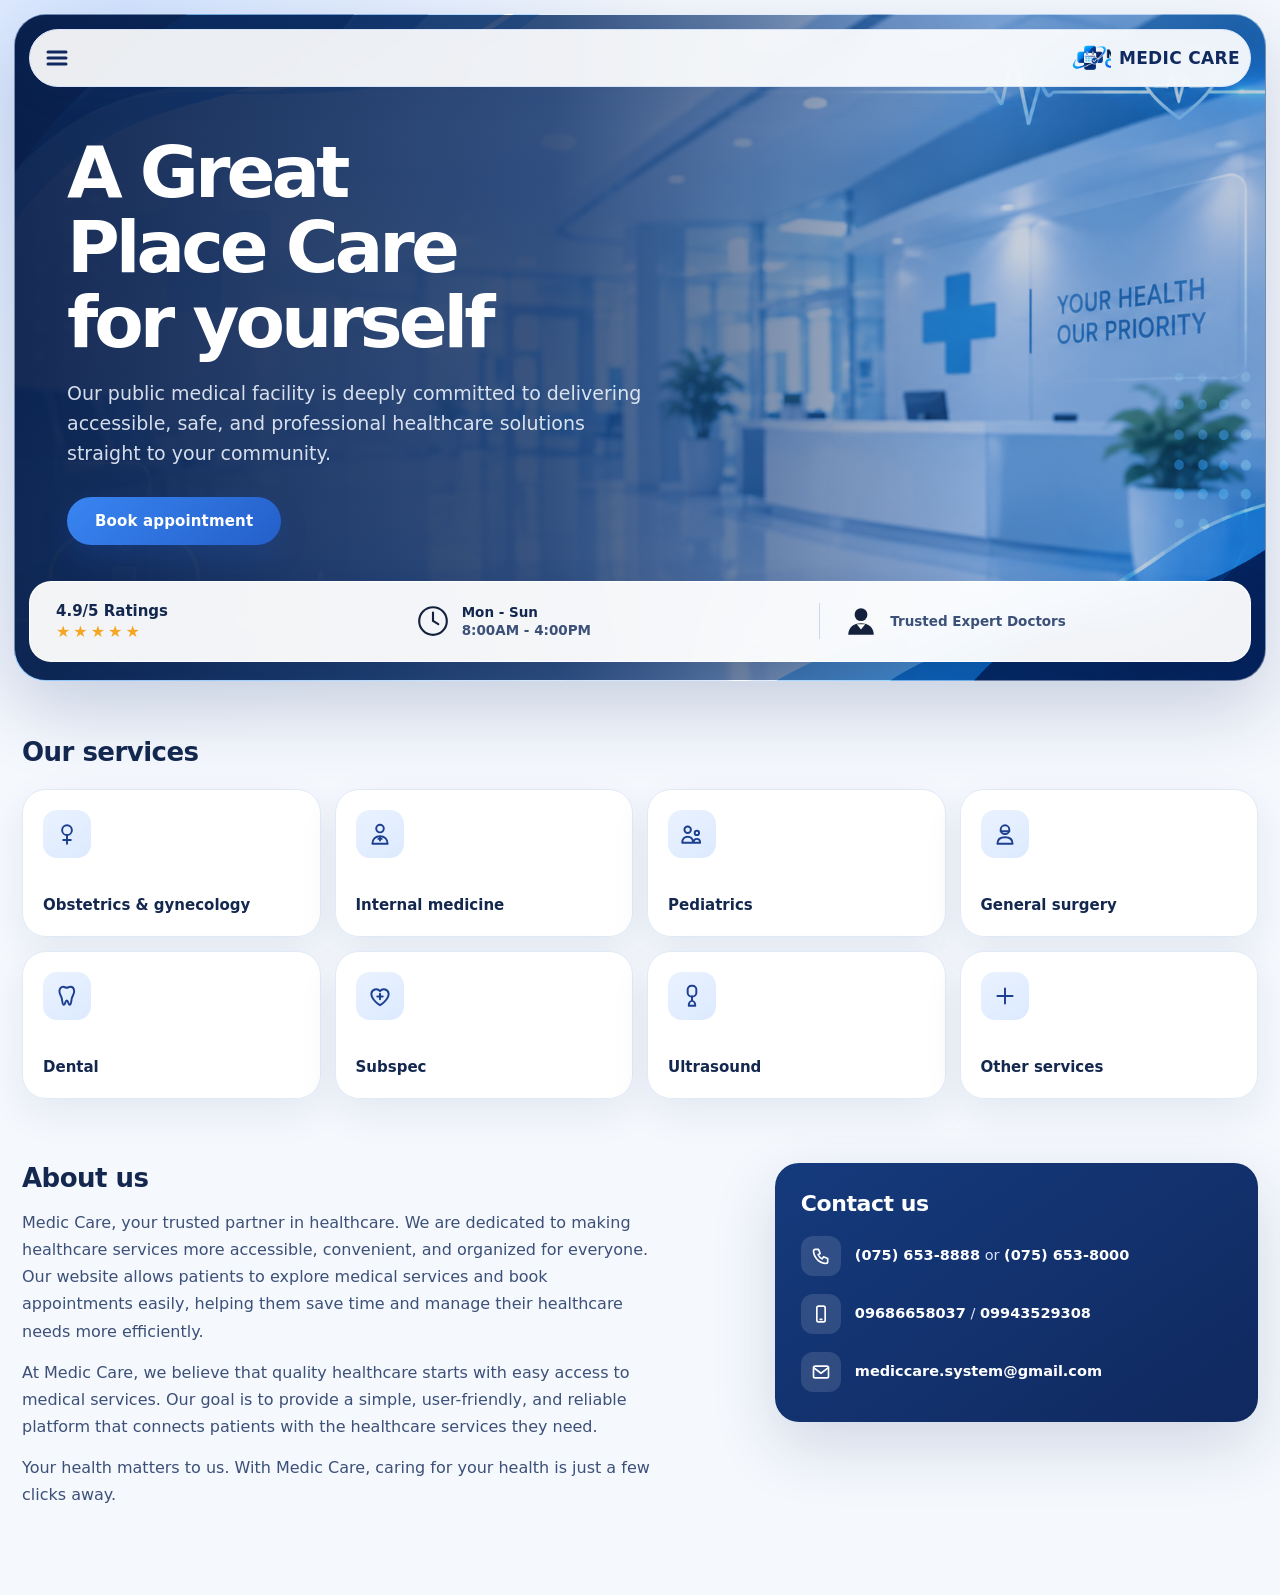
==== frontend/index.html @ 86244ecf "First commit" ====
<!DOCTYPE html>
<html lang="en">

<head>
  <meta charset="UTF-8">
  <meta name="viewport" content="width=device-width, initial-scale=1">
  <title data-i18n="home.doctitle">Home | MEDIC CARE</title>
  <link rel="icon" type="image/png" href="assets/medic-care-favicon.png">
  <script src="script/auth.js"></script>
  <link rel="stylesheet" href="styles/medic-care.css">
</head>

<body data-page="home">

  <!-- Sidebar -->
  <div class="scrim" id="scrim"></div>
  <aside class="sidebar" id="sidebar" aria-label="Main navigation" aria-hidden="true">
    <div class="side-profile">
      <div class="side-avatar" id="sideAvatar">FP</div>
      <div class="side-info">
        <strong id="sideName">Final Project</strong>
        <span id="sideEmail">finalproject@gmail.com</span>
      </div>
      <button class="icon-btn light" id="closeSidebar" aria-label="Close menu"
        data-i18n-aria="menu.close">&times;</button>
    </div>
    <hr>
    <label class="side-search">
      <svg viewBox="0 0 24 24" fill="none" stroke="currentColor" stroke-width="2.200" stroke-linecap="round"
        aria-hidden="true">
        <circle cx="10.500" cy="10.500" r="6.500" />
        <path d="m20 20-4.800-4.800" />
      </svg>
      <input type="search" id="navSearch" placeholder="Search..." data-i18n-ph="nav.search" aria-label="Search menu"
        autocomplete="off">
    </label>
    <nav id="nav">
      <a href="index.html" class="active" aria-current="page"><svg viewBox="0 0 24 24" fill="currentColor"
          aria-hidden="true">
          <path d="M3 11.500 12 3l9 8.500V20a1 1 0 0 1-1 1h-5v-6H9v6H4a1 1 0 0 1-1-1z" />
        </svg><span data-i18n="nav.dashboard">Dashboard</span></a>
      <a href="pages/profile.html"><svg viewBox="0 0 24 24" fill="currentColor" aria-hidden="true">
          <circle cx="12" cy="7.500" r="4.500" />
          <path d="M3.500 21c0-4.500 3.800-7 8.500-7s8.500 2.500 8.500 7z" />
        </svg><span data-i18n="nav.profile">Profile</span></a>
      <a href="pages/appointment.html"><svg viewBox="0 0 24 24" fill="currentColor" aria-hidden="true">
          <path fill-rule="evenodd"
            d="M7 2v2H5a2 2 0 0 0-2 2v14a2 2 0 0 0 2 2h14a2 2 0 0 0 2-2V6a2 2 0 0 0-2-2h-2V2h-2v2H9V2zM5 9h14v11H5z" />
          <path d="M7 11h2v2H7zm4 0h2v2h-2zm4 0h2v2h-2zM7 15h2v2H7zm4 0h2v2h-2z" />
        </svg><span data-i18n="nav.appointment">Appointment</span></a>
      <a href="pages/medical_history.html"><svg viewBox="0 0 24 24" fill="currentColor" aria-hidden="true">
          <path
            d="M14 2H6a2 2 0 0 0-2 2v16a2 2 0 0 0 2 2h12a2 2 0 0 0 2-2V8zm2 16H8v-2h8zm0-4H8v-2h8zm-3-5V3.500L18.500 9z" />
        </svg><span data-i18n="nav.history">Medical History</span></a>
      <a href="pages/settings.html"><svg viewBox="0 0 24 24" fill="currentColor" aria-hidden="true">
          <path
            d="M19.140 12.940c.04-.3.06-.61.06-.94 0-.32-.02-.64-.07-.94l2.030-1.580a.49.49 0 0 0 .12-.61l-1.920-3.320a.488.488 0 0 0-.59-.22l-2.390.96c-.5-.38-1.030-.7-1.620-.94l-.36-2.540a.484.484 0 0 0-.48-.41h-3.840c-.24 0-.43.17-.47.41l-.36 2.540c-.59.24-1.130.57-1.620.94l-2.390-.96c-.22-.08-.47 0-.59.22L2.740 8.870c-.12.21-.08.47.12.61l2.030 1.580c-.05.3-.09.63-.09.94s.02.64.07.94l-2.030 1.580a.49.49 0 0 0-.12.61l1.920 3.320c.12.22.37.29.59.22l2.390-.96c.5.38 1.030.7 1.620.94l.36 2.540c.05.24.24.41.48.41h3.840c.24 0 .44-.17.47-.41l.36-2.540c.59-.24 1.130-.56 1.620-.94l2.390.96c.22.08.47 0 .59-.22l1.920-3.320c.12-.22.07-.47-.12-.61zM12 15.600c-1.980 0-3.600-1.620-3.600-3.600s1.620-3.600 3.600-3.600 3.600 1.620 3.600 3.600-1.620 3.600-3.600 3.600z" />
        </svg><span data-i18n="nav.settings">Settings</span></a>
      <p class="no-match" id="noMatch" hidden data-i18n="nav.nomatch">No matching pages</p>
    </nav>
    <a href="pages/login.html" class="logout"><svg viewBox="0 0 24 24" fill="none" stroke="currentColor" stroke-width="2.200"
        stroke-linecap="round" stroke-linejoin="round" aria-hidden="true">
        <path d="M14 3h5a1 1 0 0 1 1 1v16a1 1 0 0 1-1 1h-5M8 8l-4 4 4 4M4 12h11" />
      </svg><span data-i18n="nav.logout">Logout</span></a>
  </aside>

  <main class="site">

    <!-- Hero -->
    <section class="hero">
      <header class="topbar">
        <button class="icon-btn" id="menuBtn" aria-label="Open menu" data-i18n-aria="menu.open" aria-expanded="false"
          aria-controls="sidebar">
          <svg width="22" height="22" viewBox="0 0 22 22" aria-hidden="true">
            <path d="M2 5h18M2 11h18M2 17h18" stroke="currentColor" stroke-width="3" stroke-linecap="round" />
          </svg>
        </button>
        <div class="brand">
          <span class="brand-name">MEDIC CARE</span>
          <img class="brand-logo" src="assets/medic-care-logo.png" alt="Medic Care">
        </div>
      </header>

      <div class="hero-copy">
        <h1 data-i18n="home.title">A Great Place Care for yourself</h1>
        <p class="lead" data-i18n="home.lead">Our public medical facility is deeply committed to delivering accessible,
          safe, and professional healthcare solutions straight to your community.</p>
        <a class="book" href="pages/booking.html?" data-i18n="home.book">BOOK APPOINTMENT</a>
      </div>

      <div class="hero-stats">
        <div class="rating"><strong data-i18n="home.rating">4.9/5 Ratings</strong><span class="stars"
            aria-hidden="true">★★★★★</span></div>
        <div class="hours">
          <svg viewBox="0 0 32 32" fill="none" stroke="#14213d" stroke-width="2" stroke-linecap="round"
            aria-hidden="true">
            <circle cx="16" cy="16" r="13" />
            <path d="M16 8v8l5 3" />
          </svg>
          <span><b data-i18n="home.days">Mon - Sun</b>8:00AM - 4:00PM</span>
        </div>
        <span class="vline" aria-hidden="true"></span>
        <div class="experts">
          <svg viewBox="0 0 32 32" aria-hidden="true">
            <circle cx="16" cy="10" r="6" fill="#14213d" />
            <path d="M4 29c0-7 5-11 12-11s12 4 12 11z" fill="#14213d" />
            <path d="M12 19l4 5 4-5z" fill="#fff" />
          </svg>
          <span data-i18n="home.experts">Trusted Expert Doctors</span>
        </div>
      </div>
    </section>

    <!-- Services -->
    <section class="services" aria-labelledby="svcTitle">
      <h2 id="svcTitle" data-i18n="home.services">OUR SERVICES</h2>
      <ul class="svc-bar">
        <li><a href="pages/booking.html?book=1&amp;spec=OB%20GYN"><span class="svc-ico"><svg viewBox="0 0 24 24" fill="none"
                stroke="#1d3f8f" stroke-width="1.8" stroke-linecap="round" stroke-linejoin="round" aria-hidden="true">
                <circle cx="12" cy="8.500" r="4.500" />
                <path d="M12 13v8M8.500 17.500h7" />
              </svg></span><span class="svc-name" data-i18n="svc.ob">OBSTETRICS &amp; GYNECOLOGY</span></a></li>
        <li><a href="pages/booking.html?book=1"><span class="svc-ico"><svg viewBox="0 0 24 24" fill="none" stroke="#1d3f8f"
                stroke-width="1.8" stroke-linecap="round" stroke-linejoin="round" aria-hidden="true">
                <circle cx="12" cy="7" r="3.500" />
                <path d="M5 21c0-4.500 3-7 7-7s7 2.500 7 7zM12 15v3M10.500 16.500h3" />
              </svg></span><span class="svc-name" data-i18n="svc.im">INTERNAL MEDICINE</span></a></li>
        <li><a href="pages/booking.html?book=1&amp;spec=PEDIATRICS"><span class="svc-ico"><svg viewBox="0 0 24 24" fill="none"
                stroke="#1d3f8f" stroke-width="1.8" stroke-linecap="round" stroke-linejoin="round" aria-hidden="true">
                <circle cx="8" cy="8" r="3" />
                <circle cx="16.500" cy="11" r="2" />
                <path
                  d="M3 20c0-3.500 2.200-5.500 5-5.500s5 2 5 5.500zM13.500 20c0-2 1.300-3.500 3-3.500s3 1.500 3 3.500z" />
              </svg></span><span class="svc-name" data-i18n="svc.ped">PEDIATRICS</span></a></li>
        <li><a href="pages/booking.html?book=1&amp;spec=GENERAL%20MEDICINE"><span class="svc-ico"><svg viewBox="0 0 24 24"
                fill="none" stroke="#1d3f8f" stroke-width="1.8" stroke-linecap="round" stroke-linejoin="round"
                aria-hidden="true">
                <circle cx="12" cy="8" r="4" />
                <path d="M8 9.500h8M5 21c0-4 3-6 7-6s7 2 7 6z" />
              </svg></span><span class="svc-name" data-i18n="svc.surg">GENERAL SURGERY</span></a></li>
        <li><a href="pages/booking.html?book=1"><span class="svc-ico"><svg viewBox="0 0 24 24" fill="none" stroke="#1d3f8f"
                stroke-width="1.8" stroke-linecap="round" stroke-linejoin="round" aria-hidden="true">
                <path
                  d="M7 3.500c-2.200 0-3.500 2-3.500 4.200 0 3 1.800 4 2.300 7 .3 2 .6 5.500 1.800 5.500 1.300 0 1.200-4 2.700-4s1.400 4 2.700 4c1.200 0 1.500-3.500 1.800-5.500.5-3 2.300-4 2.300-7C17 5.500 15.700 3.500 13.500 3.500c-1.300 0-2 .8-3.250.8S8.300 3.500 7 3.500z"
                  transform="translate(1.500 0)" />
              </svg></span><span class="svc-name" data-i18n="svc.dental">DENTAL</span></a></li>
        <li><a href="pages/booking.html?book=1&amp;spec=CARDIOLOGY"><span class="svc-ico"><svg viewBox="0 0 24 24" fill="none"
                stroke="#1d3f8f" stroke-width="1.8" stroke-linecap="round" stroke-linejoin="round" aria-hidden="true">
                <path
                  d="M12 20.500s-8-4.800-8-10.500A4.500 4.500 0 0 1 12 7.500 4.500 4.500 0 0 1 20 10c0 5.700-8 10.500-8 10.500zM12 10v5M9.500 12.500h5" />
              </svg></span><span class="svc-name" data-i18n="svc.sub">SUBSPEC</span></a></li>
        <li><a href="pages/booking.html?book=1"><span class="svc-ico"><svg viewBox="0 0 24 24" fill="none" stroke="#1d3f8f"
                stroke-width="1.8" stroke-linecap="round" stroke-linejoin="round" aria-hidden="true">
                <rect x="8" y="2.500" width="8" height="10" rx="3.500" />
                <path d="M12 12.500v4M9 21c0-2.500 1.300-4.500 3-4.500s3 2 3 4.500z" />
              </svg></span><span class="svc-name" data-i18n="svc.ultra">ULTRASOUND</span></a></li>
        <li><a href="pages/booking.html?book=1"><span class="svc-ico"><svg viewBox="0 0 24 24" fill="none" stroke="#1d3f8f"
                stroke-width="1.8" stroke-linecap="round" stroke-linejoin="round" aria-hidden="true">
                <path d="M12 5v14M5 12h14" />
              </svg></span><span class="svc-name" data-i18n="svc.other">OTHER SERVICES</span></a></li>
      </ul>
    </section>

    <!-- About + contact -->
    <section class="info">
      <article class="about">
        <h2 data-i18n="home.about">ABOUT US</h2>
        <p data-i18n="home.about1">Medic Care, your trusted partner in healthcare. We are dedicated to making healthcare
          services more accessible, convenient, and organized for everyone. Our website allows patients to explore
          medical services and book appointments easily, helping them save time and manage their healthcare needs more
          efficiently.</p>
        <p data-i18n="home.about2">At Medic Care, we believe that quality healthcare starts with easy access to medical
          services. Our goal is to provide a simple, user-friendly, and reliable platform that connects patients with
          the healthcare services they need.</p>
        <p data-i18n="home.about3">Your health matters to us. With Medic Care, caring for your health is just a few
          clicks away.</p>
      </article>

      <aside class="contact" aria-labelledby="contactTitle">
        <h2 id="contactTitle" data-i18n="home.contact">CONTACT US</h2>
        <ul>
          <li><span class="c-ico"><svg viewBox="0 0 24 24" fill="none" stroke="#fff" stroke-width="2"
                stroke-linecap="round" stroke-linejoin="round" aria-hidden="true">
                <path
                  d="M5 4h4l2 5-2.500 1.500a11 11 0 0 0 5 5L15 13l5 2v4a2 2 0 0 1-2 2A16 16 0 0 1 3 6a2 2 0 0 1 2-2z" />
              </svg></span>
            <span><a href="tel:0756538888">(075) 653-8888</a> <span data-i18n="home.or">or</span> <a
                href="tel:0756538000">(075) 653-8000</a></span>
          </li>
          <li><span class="c-ico"><svg viewBox="0 0 24 24" fill="none" stroke="#fff" stroke-width="2"
                stroke-linecap="round" stroke-linejoin="round" aria-hidden="true">
                <rect x="7" y="2.500" width="10" height="19" rx="2" />
                <path d="M11 18.500h2" />
              </svg></span>
            <span><a href="tel:09686658037">09686658037</a> / <a href="tel:09943529308">09943529308</a></span>
          </li>
          <li><span class="c-ico"><svg viewBox="0 0 24 24" fill="none" stroke="#fff" stroke-width="2"
                stroke-linecap="round" stroke-linejoin="round" aria-hidden="true">
                <rect x="3" y="5" width="18" height="14" rx="2" />
                <path d="m3.500 7 8.500 6.500L20.500 7" />
              </svg></span>
            <span><a href="mailto:mediccare.system@gmail.com">mediccare.system@gmail.com</a></span>
          </li>
        </ul>
      </aside>
    </section>
  </main>

  <script src="script/languages.js"></script>
  <script>
    /* MEDIC CARE – Homepage */

    // Sidebar (menu, search, account info, logout) lives in auth.js so every page shares it
    if (window.Auth && typeof Auth.initSidebar === "function") {
      Auth.initSidebar();
    } else {
      console.error("auth.js did not load, or it is missing Auth.initSidebar().");
    }
  </script>
</body>

</html>
---- frontend/styles/medic-care.css ----
/* Medic Care - consolidated, page-scoped styles */ body:is([data-page="home"],[data-page="appointments"],[data-page="profile"],[data-page="history"],[data-page="settings"]){
  --ink: #0c1b3a;
  --ink-2: #3a4764;
  --muted: #6b7794;
  --line: #e2e8f4;
  --line-strong: #cdd6e8;
  --bg: #f3f6fc;
  --surface: #ffffff;
  --brand: #1f5fd6;
  --brand-600: #184fb8;
  --brand-50: #eaf1ff;
  --brand-100: #d6e4ff;
  --navy: #0a2257;
  --navy-2: #12327a;
  --teal: #12a594;
  --green: #14804a;
  --green-bg: #dcf5e6;
  --amber: #8a5a00;
  --amber-bg: #fff0c9;
  --red: #c42b2b;
  --red-bg: #fde6e6;
  --radius-sm: 10px;
  --radius: 16px;
  --radius-lg: 24px;
  --radius-pill: 999px;
  --shadow-sm: 0 1px 2px rgba(12, 27, 58, .06), 0 1px 3px rgba(12, 27, 58, .05);
  --shadow: 0 1px 2px rgba(12, 27, 58, .05), 0 8px 24px rgba(20, 50, 120, .08);
  --shadow-lg: 0 2px 4px rgba(12, 27, 58, .06), 0 24px 56px rgba(20, 50, 120, .16);
  --font: "Plus Jakarta Sans", "Inter", system-ui, -apple-system, "Segoe UI", Roboto, Arial, sans-serif;
  --ease: cubic-bezier(.22, .61, .36, 1);
}
body:is([data-page="home"],[data-page="appointments"],[data-page="profile"],[data-page="history"],[data-page="settings"]) *{
  box-sizing: border-box;
  -webkit-tap-highlight-color: transparent;
}
body:is([data-page="home"],[data-page="appointments"],[data-page="profile"],[data-page="history"],[data-page="settings"]){
  min-height: 100%;
  -webkit-text-size-adjust: 100%;
}
body:is([data-page="home"],[data-page="appointments"],[data-page="profile"],[data-page="history"],[data-page="settings"]){
  margin: 0;
  min-height: 100vh;
  font-family: var(--font);
  color: var(--ink);
  background: var(--bg) radial-gradient(1100px 420px at 50% -120px, #dce8ff 0%, rgba(220, 232, 255, 0) 70%) no-repeat;
  -webkit-font-smoothing: antialiased;
}
body:is([data-page="home"],[data-page="appointments"],[data-page="profile"],[data-page="history"],[data-page="settings"]) button, body:is([data-page="home"],[data-page="appointments"],[data-page="profile"],[data-page="history"],[data-page="settings"]) input, body:is([data-page="home"],[data-page="appointments"],[data-page="profile"],[data-page="history"],[data-page="settings"]) select, body:is([data-page="home"],[data-page="appointments"],[data-page="profile"],[data-page="history"],[data-page="settings"]) textarea{
  font: inherit;
  color: inherit;
}
body:is([data-page="home"],[data-page="appointments"],[data-page="profile"],[data-page="history"],[data-page="settings"]) button{
  cursor: pointer;
}
body:is([data-page="home"],[data-page="appointments"],[data-page="profile"],[data-page="history"],[data-page="settings"]) a{
  color: inherit;
}
body:is([data-page="home"],[data-page="appointments"],[data-page="profile"],[data-page="history"],[data-page="settings"]) :focus-visible{
  outline: 3px solid rgba(31, 95, 214, .55);
  outline-offset: 2px;
  border-radius: 6px;
}
body:is([data-page="home"],[data-page="appointments"],[data-page="profile"],[data-page="history"],[data-page="settings"]) .sr-only{
  position: absolute;
  width: 1px;
  height: 1px;
  overflow: hidden;
  clip: rect(0 0 0 0);
  white-space: nowrap;
}
body:is([data-page="home"],[data-page="appointments"],[data-page="profile"],[data-page="history"],[data-page="settings"]) .icon-btn{
  background: none;
  border: 0;
  color: var(--navy);
  padding: 8px;
  display: grid;
  place-items: center;
  border-radius: 12px;
  transition: background .15s;
}
body:is([data-page="home"],[data-page="appointments"],[data-page="profile"],[data-page="history"],[data-page="settings"]) .icon-btn:hover{
  background: var(--brand-50);
}
body:is([data-page="home"],[data-page="appointments"],[data-page="profile"],[data-page="history"],[data-page="settings"]) .topbar{
  position: sticky;
  top: 12px;
  z-index: 30;
  display: flex;
  align-items: center;
  justify-content: space-between;
  height: 58px;
  padding: 0 10px 0 8px;
  background: rgba(255, 255, 255, .86);
  -webkit-backdrop-filter: blur(14px);
  backdrop-filter: blur(14px);
  border: 1px solid var(--line);
  border-radius: var(--radius-pill);
  box-shadow: var(--shadow);
}
body:is([data-page="home"],[data-page="appointments"],[data-page="profile"],[data-page="history"],[data-page="settings"]) .brand{
  display: flex;
  flex-direction: row-reverse;
  align-items: center;
  gap: 8px;
}
body:is([data-page="home"],[data-page="appointments"],[data-page="profile"],[data-page="history"],[data-page="settings"]) .brand-name{
  font-weight: 800;
  font-size: 17px;
  letter-spacing: .02em;
  color: var(--navy);
}
body:is([data-page="home"],[data-page="appointments"],[data-page="profile"],[data-page="history"],[data-page="settings"]) .brand-logo{
  width: 40px;
  height: 40px;
  object-fit: cover;
  object-position: left center;
  flex: none;
}
body:is([data-page="home"],[data-page="appointments"],[data-page="profile"],[data-page="history"],[data-page="settings"]) .btn-primary{
  display: inline-flex;
  align-items: center;
  justify-content: center;
  gap: 8px;
  background: var(--brand);
  color: #fff;
  border: 0;
  border-radius: var(--radius-pill);
  padding: 11px 20px;
  font-weight: 700;
  font-size: 14.5px;
  white-space: nowrap;
  text-decoration: none;
  box-shadow: 0 6px 16px rgba(31, 95, 214, .28);
  transition: background .15s, transform .12s, box-shadow .15s;
}
body:is([data-page="home"],[data-page="appointments"],[data-page="profile"],[data-page="history"],[data-page="settings"]) .btn-primary:hover{
  background: var(--brand-600);
  box-shadow: 0 8px 20px rgba(31, 95, 214, .34);
}
body:is([data-page="home"],[data-page="appointments"],[data-page="profile"],[data-page="history"],[data-page="settings"]) .btn-primary:active{
  transform: translateY(1px);
}
body:is([data-page="home"],[data-page="appointments"],[data-page="profile"],[data-page="history"],[data-page="settings"]) .btn-ghost{
  background: var(--surface);
  border: 1px solid var(--line-strong);
  color: var(--ink-2);
  border-radius: var(--radius-pill);
  padding: 10px 18px;
  font-weight: 600;
  font-size: 14.5px;
  transition: background .15s, border-color .15s;
}
body:is([data-page="home"],[data-page="appointments"],[data-page="profile"],[data-page="history"],[data-page="settings"]) .btn-ghost:hover{
  background: var(--brand-50);
  border-color: var(--brand-100);
}
body:is([data-page="home"],[data-page="appointments"],[data-page="profile"],[data-page="history"],[data-page="settings"]) .btn-danger{
  background: var(--red);
  color: #fff;
  border: 0;
  border-radius: var(--radius-pill);
  padding: 11px 20px;
  font-weight: 700;
  font-size: 14.5px;
  transition: background .15s;
}
body:is([data-page="home"],[data-page="appointments"],[data-page="profile"],[data-page="history"],[data-page="settings"]) .btn-danger:hover{
  background: #a82222;
}
body:is([data-page="home"],[data-page="appointments"],[data-page="profile"],[data-page="history"],[data-page="settings"]) .scrim{
  position: fixed;
  inset: 0;
  background: rgba(8, 20, 54, .5);
  -webkit-backdrop-filter: blur(3px);
  backdrop-filter: blur(3px);
  opacity: 0;
  pointer-events: none;
  transition: opacity .25s;
  z-index: 40;
}
body:is([data-page="home"],[data-page="appointments"],[data-page="profile"],[data-page="history"],[data-page="settings"]) .scrim.open{
  opacity: 1;
  pointer-events: auto;
}
body:is([data-page="home"],[data-page="appointments"],[data-page="profile"],[data-page="history"],[data-page="settings"]) .sidebar{
  position: fixed;
  top: 0;
  left: 0;
  bottom: 0;
  width: min(310px, 88vw);
  z-index: 50;
  display: flex;
  flex-direction: column;
  padding: 22px 16px 24px;
  background: linear-gradient(180deg, var(--navy) 0%, #0d2a68 100%);
  box-shadow: 12px 0 40px rgba(8, 20, 54, .35);
  border-radius: 0 var(--radius-lg) var(--radius-lg) 0;
  transform: translateX(-100%);
  visibility: hidden;
  transition: transform .35s var(--ease), visibility 0s linear .35s;
}
body:is([data-page="home"],[data-page="appointments"],[data-page="profile"],[data-page="history"],[data-page="settings"]) .sidebar.open{
  transform: none;
  visibility: visible;
  transition-delay: 0s;
}
body:is([data-page="home"],[data-page="appointments"],[data-page="profile"],[data-page="history"],[data-page="settings"]) .sidebar :focus-visible{
  outline-color: #fff;
}
body:is([data-page="home"],[data-page="appointments"],[data-page="profile"],[data-page="history"],[data-page="settings"]) .side-profile{
  display: flex;
  align-items: center;
  gap: 12px;
  color: #fff;
  padding: 4px 4px 0;
}
body:is([data-page="home"],[data-page="appointments"],[data-page="profile"],[data-page="history"],[data-page="settings"]) .side-avatar{
  width: 46px;
  height: 46px;
  border-radius: 14px;
  flex: none;
  display: grid;
  place-items: center;
  overflow: hidden;
  background: linear-gradient(135deg, var(--teal), #3fc3b3);
  color: #fff;
  font-weight: 800;
  font-size: 16px;
}
body:is([data-page="home"],[data-page="appointments"],[data-page="profile"],[data-page="history"],[data-page="settings"]) .side-avatar img{
  width: 100%;
  height: 100%;
  object-fit: cover;
  display: block;
}
body:is([data-page="home"],[data-page="appointments"],[data-page="profile"],[data-page="history"],[data-page="settings"]) .side-info{
  display: flex;
  flex-direction: column;
  min-width: 0;
}
body:is([data-page="home"],[data-page="appointments"],[data-page="profile"],[data-page="history"],[data-page="settings"]) .side-info strong{
  font-size: 16px;
  font-weight: 700;
  line-height: 1.25;
  white-space: nowrap;
  overflow: hidden;
  text-overflow: ellipsis;
}
body:is([data-page="home"],[data-page="appointments"],[data-page="profile"],[data-page="history"],[data-page="settings"]) .side-info span{
  font-size: 12px;
  font-weight: 500;
  color: #a9b9e3;
  white-space: nowrap;
  overflow: hidden;
  text-overflow: ellipsis;
}
body:is([data-page="home"],[data-page="appointments"],[data-page="profile"],[data-page="history"],[data-page="settings"]) .sidebar .icon-btn.light{
  margin-left: auto;
  color: #a9b9e3;
  font-size: 26px;
  line-height: 1;
  padding: 4px 10px;
}
body:is([data-page="home"],[data-page="appointments"],[data-page="profile"],[data-page="history"],[data-page="settings"]) .sidebar .icon-btn.light:hover{
  color: #fff;
  background: rgba(255, 255, 255, .1);
}
body:is([data-page="home"],[data-page="appointments"],[data-page="profile"],[data-page="history"],[data-page="settings"]) .sidebar hr{
  border: 0;
  border-top: 1px solid rgba(255, 255, 255, .14);
  margin: 20px 4px;
}
body:is([data-page="home"],[data-page="appointments"],[data-page="profile"],[data-page="history"],[data-page="settings"]) .side-search{
  display: flex;
  align-items: center;
  gap: 10px;
  padding: 0 14px;
  height: 46px;
  margin-bottom: 16px;
  background: rgba(255, 255, 255, .08);
  border: 1px solid rgba(255, 255, 255, .1);
  border-radius: 14px;
  color: #a9b9e3;
}
body:is([data-page="home"],[data-page="appointments"],[data-page="profile"],[data-page="history"],[data-page="settings"]) .side-search svg{
  width: 20px;
  height: 20px;
  flex: none;
}
body:is([data-page="home"],[data-page="appointments"],[data-page="profile"],[data-page="history"],[data-page="settings"]) .side-search input{
  flex: 1;
  min-width: 0;
  background: none;
  border: 0;
  outline: 0;
  color: #fff;
  font-size: 15px;
  font-weight: 500;
  padding: 0;
}
body:is([data-page="home"],[data-page="appointments"],[data-page="profile"],[data-page="history"],[data-page="settings"]) .side-search input::placeholder{
  color: #a9b9e3;
  opacity: 1;
}
body:is([data-page="home"],[data-page="appointments"],[data-page="profile"],[data-page="history"],[data-page="settings"]) .side-search input::-webkit-search-cancel-button{
  filter: invert(1);
  opacity: .6;
}
body:is([data-page="home"],[data-page="appointments"],[data-page="profile"],[data-page="history"],[data-page="settings"]) .side-search:focus-within{
  border-color: #8fb0ff;
  box-shadow: 0 0 0 3px rgba(143, 176, 255, .25);
}
body:is([data-page="home"],[data-page="appointments"],[data-page="profile"],[data-page="history"],[data-page="settings"]) .sidebar nav{
  flex: 1;
  overflow-y: auto;
}
body:is([data-page="home"],[data-page="appointments"],[data-page="profile"],[data-page="history"],[data-page="settings"]) .sidebar nav a, body:is([data-page="home"],[data-page="appointments"],[data-page="profile"],[data-page="history"],[data-page="settings"]) .logout{
  position: relative;
  display: flex;
  align-items: center;
  gap: 14px;
  padding: 12px 14px;
  margin-bottom: 4px;
  color: #dbe5ff;
  text-decoration: none;
  font-weight: 600;
  font-size: 15px;
  border-radius: 14px;
  transition: background .15s, color .15s;
}
body:is([data-page="home"],[data-page="appointments"],[data-page="profile"],[data-page="history"],[data-page="settings"]) .sidebar nav a svg, body:is([data-page="home"],[data-page="appointments"],[data-page="profile"],[data-page="history"],[data-page="settings"]) .logout svg{
  width: 22px;
  height: 22px;
  flex: none;
  color: #8ea4d8;
  transition: color .15s;
}
body:is([data-page="home"],[data-page="appointments"],[data-page="profile"],[data-page="history"],[data-page="settings"]) .sidebar nav a:hover, body:is([data-page="home"],[data-page="appointments"],[data-page="profile"],[data-page="history"],[data-page="settings"]) .logout:hover{
  background: rgba(255, 255, 255, .08);
  color: #fff;
}
body:is([data-page="home"],[data-page="appointments"],[data-page="profile"],[data-page="history"],[data-page="settings"]) .sidebar nav a.active{
  background: rgba(255, 255, 255, .14);
  color: #fff;
}
body:is([data-page="home"],[data-page="appointments"],[data-page="profile"],[data-page="history"],[data-page="settings"]) .sidebar nav a.active::before{
  content: "";
  position: absolute;
  left: -16px;
  top: 12px;
  bottom: 12px;
  width: 4px;
  background: var(--teal);
  border-radius: 0 4px 4px 0;
}
body:is([data-page="home"],[data-page="appointments"],[data-page="profile"],[data-page="history"],[data-page="settings"]) .sidebar nav a.active svg{
  color: #fff;
}
body:is([data-page="home"],[data-page="appointments"],[data-page="profile"],[data-page="history"],[data-page="settings"]) .sidebar nav a[hidden]{
  display: none;
}
body:is([data-page="home"],[data-page="appointments"],[data-page="profile"],[data-page="history"],[data-page="settings"]) .logout{
  margin: 8px 0 0;
  border-top: 1px solid rgba(255, 255, 255, .1);
  border-radius: 0 0 14px 14px;
  padding-top: 16px;
}
body:is([data-page="home"],[data-page="appointments"],[data-page="profile"],[data-page="history"],[data-page="settings"]) .logout:hover{
  background: rgba(196, 43, 43, .22);
}
body:is([data-page="home"],[data-page="appointments"],[data-page="profile"],[data-page="history"],[data-page="settings"]) .no-match{
  color: #a9b9e3;
  font-size: 14px;
  padding: 8px 14px;
  margin: 0;
}
@keyframes pop{
  from {
    transform: translateY(8px) scale(.98);
    opacity: 0;
  }
  to {
    transform: none;
    opacity: 1;
  }
}
body:is([data-page="home"],[data-page="appointments"],[data-page="profile"],[data-page="history"],[data-page="settings"]) .modal{
  position: fixed;
  inset: 0;
  z-index: 60;
  display: grid;
  place-items: center;
  padding: 16px;
  background: rgba(8, 20, 54, .5);
  -webkit-backdrop-filter: blur(4px);
  backdrop-filter: blur(4px);
}
body:is([data-page="home"],[data-page="appointments"],[data-page="profile"],[data-page="history"],[data-page="settings"]) .modal[hidden]{
  display: none;
}
body:is([data-page="home"],[data-page="appointments"],[data-page="profile"],[data-page="history"],[data-page="settings"]) .modal-card{
  width: 100%;
  max-width: 440px;
  background: var(--surface);
  border-radius: var(--radius-lg);
  padding: 28px;
  box-shadow: var(--shadow-lg);
  animation: pop .22s var(--ease);
}
body:is([data-page="home"],[data-page="appointments"],[data-page="profile"],[data-page="history"],[data-page="settings"]) .modal-card h2{
  margin: 0 0 8px;
  font-size: 20px;
  font-weight: 800;
  color: var(--ink);
  letter-spacing: -.01em;
}
body:is([data-page="home"],[data-page="appointments"],[data-page="profile"],[data-page="history"],[data-page="settings"]) .modal-card label{
  display: block;
  font-size: 13px;
  font-weight: 700;
  color: var(--ink-2);
  margin-bottom: 14px;
}
body:is([data-page="home"],[data-page="appointments"],[data-page="profile"],[data-page="history"],[data-page="settings"]) .modal-card input, body:is([data-page="home"],[data-page="appointments"],[data-page="profile"],[data-page="history"],[data-page="settings"]) .modal-card select{
  display: block;
  width: 100%;
  margin-top: 6px;
  height: 46px;
  padding: 0 14px;
  border: 1.5px solid var(--line);
  border-radius: 12px;
  background: #fff;
  color: var(--ink);
  font-size: 15px;
  outline: none;
  transition: border-color .15s, box-shadow .15s;
}
body:is([data-page="home"],[data-page="appointments"],[data-page="profile"],[data-page="history"],[data-page="settings"]) .modal-card input:focus, body:is([data-page="home"],[data-page="appointments"],[data-page="profile"],[data-page="history"],[data-page="settings"]) .modal-card select:focus{
  border-color: var(--brand);
  box-shadow: 0 0 0 4px rgba(31, 95, 214, .14);
}
body:is([data-page="home"],[data-page="appointments"],[data-page="profile"],[data-page="history"],[data-page="settings"]) .modal-card input[readonly]{
  background: var(--bg);
  color: var(--muted);
}
body:is([data-page="home"],[data-page="appointments"],[data-page="profile"],[data-page="history"],[data-page="settings"]) .row{
  display: grid;
  grid-template-columns: 1fr 1fr;
  gap: 12px;
}
body:is([data-page="home"],[data-page="appointments"],[data-page="profile"],[data-page="history"],[data-page="settings"]) .muted{
  color: var(--muted);
  font-size: 14.5px;
  margin: 0 0 16px;
  line-height: 1.55;
}
body:is([data-page="home"],[data-page="appointments"],[data-page="profile"],[data-page="history"],[data-page="settings"]) .error{
  color: var(--red);
  font-size: 13.5px;
  font-weight: 600;
  min-height: 18px;
  margin: 0 0 8px;
}
body:is([data-page="home"],[data-page="appointments"],[data-page="profile"],[data-page="history"],[data-page="settings"]) .modal-actions{
  display: flex;
  justify-content: flex-end;
  gap: 10px;
  margin-top: 10px;
}
body:is([data-page="home"],[data-page="appointments"],[data-page="profile"],[data-page="history"],[data-page="settings"]) .toast{
  position: fixed;
  left: 50%;
  bottom: 24px;
  z-index: 80;
  max-width: calc(100vw - 32px);
  text-align: center;
  transform: translate(-50%, 20px);
  opacity: 0;
  pointer-events: none;
  background: var(--navy);
  color: #fff;
  padding: 13px 22px;
  border-radius: var(--radius-pill);
  font-size: 14.5px;
  font-weight: 600;
  box-shadow: var(--shadow-lg);
  transition: .25s;
}
body:is([data-page="home"],[data-page="appointments"],[data-page="profile"],[data-page="history"],[data-page="settings"]) .toast.success{
  background: var(--green);
}
body:is([data-page="home"],[data-page="appointments"],[data-page="profile"],[data-page="history"],[data-page="settings"]) .toast.show{
  opacity: 1;
  transform: translate(-50%, 0);
}
@media (max-width: 420px){
  body:is([data-page="home"],[data-page="appointments"],[data-page="profile"],[data-page="history"],[data-page="settings"]) .row{
    grid-template-columns: 1fr;
  }
}
@media (prefers-reduced-motion: reduce){
  body:is([data-page="home"],[data-page="appointments"],[data-page="profile"],[data-page="history"],[data-page="settings"]) *, body:is([data-page="home"],[data-page="appointments"],[data-page="profile"],[data-page="history"],[data-page="settings"]) *::before, body:is([data-page="home"],[data-page="appointments"],[data-page="profile"],[data-page="history"],[data-page="settings"]) *::after{
    animation: none !important;
    transition: none !important;
  }
}
body[data-page="home"]{
  --hero-img: url("../assets/herobg.png");
}
body[data-page="home"] .site{
  max-width: 1440px;
  margin: 0 auto;
  padding: 14px 14px 72px;
}
body[data-page="home"] .hero{
  position: relative;
  isolation: isolate;
  display: flex;
  flex-direction: column;
  min-height: 560px;
  padding: 14px 14px 18px;
  overflow: hidden;
  border-radius: 32px;
  background: #dfeafc var(--hero-img) 70% center / cover no-repeat;
  box-shadow: var(--shadow-lg);
}
body[data-page="home"] .hero::before{
  content: "";
  position: absolute;
  inset: 0;
  z-index: -1;
  background: linear-gradient(95deg, rgba(255, 255, 255, .96) 0%, rgba(255, 255, 255, .86) 36%, rgba(255, 255, 255, .25) 66%, rgba(255, 255, 255, 0) 100%);
}
body[data-page="home"] .hero .topbar{
  position: relative;
  top: 0;
}
body[data-page="home"] .hero-copy{
  position: relative;
  z-index: 2;
  margin: auto 0;
  padding: 36px 28px 28px;
  max-width: 600px;
}
body[data-page="home"] .hero h1{
  margin: 0;
  font-size: clamp(34px, 5.4vw, 60px);
  line-height: 1.04;
  font-weight: 800;
  letter-spacing: -.03em;
  color: var(--navy);
  text-wrap: balance;
}
body[data-page="home"] .lead{
  margin: 18px 0 0;
  max-width: 46ch;
  font-size: clamp(15.5px, 1.7vw, 18px);
  line-height: 1.6;
  font-weight: 500;
  color: var(--ink-2);
}
body[data-page="home"] .book{
  display: inline-block;
  margin-top: 28px;
  padding: 15px 28px;
  border-radius: var(--radius-pill);
  background: var(--brand);
  color: #fff;
  font-size: 15px;
  font-weight: 700;
  letter-spacing: .01em;
  text-decoration: none;
  text-transform: lowercase;
  box-shadow: 0 10px 24px rgba(31, 95, 214, .36);
  transition: background .15s, transform .12s, box-shadow .15s;
}
body[data-page="home"] .book::first-letter{
  text-transform: uppercase;
}
body[data-page="home"] .book:hover{
  background: var(--brand-600);
  transform: translateY(-1px);
  box-shadow: 0 14px 28px rgba(31, 95, 214, .42);
}
body[data-page="home"] .hero-stats{
  position: relative;
  z-index: 2;
  margin-top: auto;
  display: flex;
  align-items: center;
  flex-wrap: wrap;
  gap: 14px 0;
  padding: 16px 24px;
  background: rgba(255, 255, 255, .88);
  -webkit-backdrop-filter: blur(14px);
  backdrop-filter: blur(14px);
  border: 1px solid rgba(255, 255, 255, .9);
  border-radius: 22px;
  box-shadow: var(--shadow);
}
body[data-page="home"] .rating{
  flex: 1 1 180px;
  display: flex;
  flex-direction: column;
  gap: 2px;
  font-size: 15px;
  color: var(--ink);
}
body[data-page="home"] .rating strong{
  font-weight: 800;
}
body[data-page="home"] .stars{
  color: #f5a623;
  letter-spacing: 3px;
  font-size: 16px;
}
body[data-page="home"] .hours, body[data-page="home"] .experts{
  display: flex;
  align-items: center;
  gap: 12px;
  font-size: 13.5px;
  font-weight: 600;
  line-height: 1.35;
  color: var(--ink-2);
}
body[data-page="home"] .hours{
  flex: 1 1 200px;
}
body[data-page="home"] .experts{
  flex: 1 1 200px;
}
body[data-page="home"] .hours svg, body[data-page="home"] .experts svg{
  width: 34px;
  height: 34px;
  flex: none;
}
body[data-page="home"] .hours b{
  display: block;
  font-weight: 800;
  color: var(--ink);
}
body[data-page="home"] .vline{
  width: 1px;
  height: 36px;
  margin: 0 24px;
  background: var(--line-strong);
}
body[data-page="home"] .services{
  padding: 56px 8px 0;
}
body[data-page="home"] .services h2, body[data-page="home"] .about h2, body[data-page="home"] .contact h2{
  margin: 0;
  font-size: 26px;
  font-weight: 800;
  letter-spacing: -.02em;
  color: var(--ink);
  text-transform: lowercase;
}
body[data-page="home"] .services h2::first-letter, body[data-page="home"] .about h2::first-letter, body[data-page="home"] .contact h2::first-letter{
  text-transform: uppercase;
}
body[data-page="home"] .services h2{
  margin-bottom: 22px;
}
body[data-page="home"] .svc-bar{
  list-style: none;
  margin: 0;
  padding: 0;
  display: grid;
  grid-template-columns: repeat(4, 1fr);
  gap: 14px;
}
body[data-page="home"] .svc-bar a{
  display: flex;
  flex-direction: column;
  align-items: flex-start;
  gap: 18px;
  min-height: 148px;
  padding: 20px;
  text-decoration: none;
  background: var(--surface);
  border: 1px solid var(--line);
  border-radius: 20px;
  box-shadow: var(--shadow-sm);
  transition: transform .18s var(--ease), box-shadow .18s, border-color .18s;
}
body[data-page="home"] .svc-bar a:hover{
  transform: translateY(-3px);
  border-color: var(--brand-100);
  box-shadow: var(--shadow);
}
body[data-page="home"] .svc-ico{
  width: 48px;
  height: 48px;
  border-radius: 14px;
  background: var(--brand-50);
  display: grid;
  place-items: center;
}
body[data-page="home"] .svc-ico svg{
  width: 26px;
  height: 26px;
}
body[data-page="home"] .svc-name{
  margin-top: auto;
  font-size: 15px;
  font-weight: 700;
  line-height: 1.3;
  color: var(--ink);
  text-transform: lowercase;
  overflow-wrap: anywhere;
}
body[data-page="home"] .svc-name::first-letter{
  text-transform: uppercase;
}
body[data-page="home"] .info{
  display: grid;
  grid-template-columns: 1.5fr 1fr;
  gap: 28px;
  align-items: start;
  padding: 64px 8px 0;
}
body[data-page="home"] .about h2{
  margin-bottom: 16px;
}
body[data-page="home"] .about p{
  margin: 0 0 14px;
  max-width: 62ch;
  font-size: 16px;
  line-height: 1.7;
  color: var(--ink-2);
}
body[data-page="home"] .contact{
  position: relative;
  overflow: hidden;
  padding: 28px 26px 30px;
  color: #fff;
  border-radius: 24px;
  background: linear-gradient(160deg, var(--navy) 0%, var(--navy-2) 100%);
  box-shadow: var(--shadow-lg);
}
body[data-page="home"] .contact h2{
  color: #fff;
  font-size: 22px;
  margin-bottom: 20px;
}
body[data-page="home"] .contact ul{
  list-style: none;
  margin: 0;
  padding: 0;
  display: grid;
  gap: 18px;
}
body[data-page="home"] .contact li{
  display: flex;
  align-items: center;
  gap: 14px;
  font-size: 14.5px;
  font-weight: 500;
  line-height: 1.5;
  color: #dbe5ff;
}
body[data-page="home"] .contact a{
  text-decoration: none;
  color: #fff;
  font-weight: 600;
  overflow-wrap: anywhere;
}
body[data-page="home"] .contact a:hover{
  text-decoration: underline;
}
body[data-page="home"] .c-ico{
  width: 40px;
  height: 40px;
  border-radius: 12px;
  flex: none;
  display: grid;
  place-items: center;
  background: rgba(255, 255, 255, .12);
}
body[data-page="home"] .c-ico svg{
  width: 20px;
  height: 20px;
}
@media (max-width: 900px){
  body[data-page="home"] .svc-bar{
    grid-template-columns: repeat(2, 1fr);
  }
  body[data-page="home"] .info{
    grid-template-columns: 1fr;
  }
}
@media (max-width: 640px){
  body[data-page="home"] .site{
    padding: 10px 10px 56px;
  }
  body[data-page="home"] .hero{
    min-height: 0;
    border-radius: 26px;
    background-position: 78% center;
  }
  body[data-page="home"] .hero::before{
    background: linear-gradient(180deg, rgba(255, 255, 255, .94) 0%, rgba(255, 255, 255, .82) 55%, rgba(255, 255, 255, .5) 100%);
  }
  body[data-page="home"] .hero-copy{
    padding: 30px 14px 26px;
  }
  body[data-page="home"] .hero-stats{
    padding: 16px 18px;
  }
  body[data-page="home"] .vline{
    display: none;
  }
  body[data-page="home"] .services{
    padding-top: 44px;
  }
  body[data-page="home"] .svc-bar{
    gap: 10px;
  }
  body[data-page="home"] .svc-bar a{
    min-height: 132px;
    padding: 16px;
  }
  body[data-page="home"] .services h2, body[data-page="home"] .about h2{
    font-size: 23px;
  }
}
body[data-page="appointments"] .page{
  display: flex;
  flex-direction: column;
  min-height: 100vh;
  max-width: 1040px;
  margin: 0 auto;
  padding: 12px 14px 72px;
}
body[data-page="appointments"] main{
  display: flex;
  flex: 1;
  flex-direction: column;
}
body[data-page="appointments"] .page-head{
  display: flex;
  align-items: center;
  justify-content: space-between;
  gap: 14px;
  margin: 36px 4px 24px;
}
body[data-page="appointments"] h1{
  margin: 0;
  font-size: clamp(26px, 4vw, 34px);
  font-weight: 800;
  letter-spacing: -.025em;
  color: var(--ink);
}
body[data-page="appointments"] .grid{
  display: grid;
  grid-template-columns: repeat(2, 1fr);
  gap: 18px;
  padding: 0;
  margin: 0;
}
body[data-page="appointments"] .card{
  background: var(--surface);
  border: 1px solid var(--line);
  border-top: 4px solid var(--brand-100);
  border-radius: 20px;
  box-shadow: var(--shadow);
  padding: 20px 20px 16px;
  animation: pop .25s var(--ease);
  transition: box-shadow .18s, transform .18s var(--ease);
}
body[data-page="appointments"] .card:hover{
  box-shadow: var(--shadow-lg);
  transform: translateY(-2px);
}
body[data-page="appointments"] .card.confirmed{
  border-top-color: var(--green);
}
body[data-page="appointments"] .card.pending{
  border-top-color: #f0b429;
}
body[data-page="appointments"] .card.completed{
  border-top-color: var(--brand);
}
body[data-page="appointments"] .card.cancelled{
  border-top-color: #e58a8a;
  opacity: .78;
}
body[data-page="appointments"] .card.cancelled:hover{
  transform: none;
}
body[data-page="appointments"] .card-top{
  display: flex;
  align-items: flex-start;
  justify-content: space-between;
  gap: 12px;
}
body[data-page="appointments"] .doc-name{
  margin: 0;
  font-size: 18px;
  font-weight: 800;
  letter-spacing: -.01em;
  color: var(--ink);
}
body[data-page="appointments"] .doc-spec{
  margin: 3px 0 0;
  font-size: 13.5px;
  font-weight: 500;
  color: var(--muted);
}
body[data-page="appointments"] .badge{
  flex: none;
  display: inline-flex;
  align-items: center;
  gap: 6px;
  font-size: 12.5px;
  font-weight: 700;
  padding: 5px 12px;
  border-radius: var(--radius-pill);
}
body[data-page="appointments"] .badge::before{
  content: "";
  width: 6px;
  height: 6px;
  border-radius: 50%;
  background: currentColor;
}
body[data-page="appointments"] .badge.confirmed{
  background: var(--green-bg);
  color: var(--green);
}
body[data-page="appointments"] .badge.pending{
  background: var(--amber-bg);
  color: var(--amber);
}
body[data-page="appointments"] .badge.completed{
  background: var(--brand-50);
  color: var(--brand-600);
}
body[data-page="appointments"] .badge.cancelled{
  background: var(--red-bg);
  color: var(--red);
}
body[data-page="appointments"] .info{
  display: grid;
  grid-template-columns: 1fr 1fr;
  gap: 10px;
  margin: 18px 0 0;
  padding: 0;
  background: none;
}
body[data-page="appointments"] .info > div{
  background: var(--bg);
  border-radius: 14px;
  padding: 12px 14px;
  font-size: 15.5px;
  font-weight: 700;
  color: var(--ink);
  white-space: nowrap;
}
body[data-page="appointments"] .info small{
  display: block;
  margin-bottom: 3px;
  font-size: 12.5px;
  font-weight: 600;
  color: var(--muted);
}
body[data-page="appointments"] .card-actions{
  display: flex;
  gap: 10px;
  margin-top: 14px;
}
body[data-page="appointments"] .card-actions button{
  flex: 1;
  border: 0;
  border-radius: 12px;
  padding: 11px 8px;
  font-size: 14.5px;
  font-weight: 700;
  transition: background .15s, color .15s;
}
body[data-page="appointments"] .link-reschedule{
  background: var(--brand-50);
  color: var(--brand-600);
}
body[data-page="appointments"] .link-reschedule:hover:not(:disabled){
  background: var(--brand-100);
}
body[data-page="appointments"] .link-cancel{
  background: transparent;
  color: var(--red);
  box-shadow: inset 0 0 0 1.5px var(--red-bg);
}
body[data-page="appointments"] .link-cancel:hover:not(:disabled){
  background: var(--red-bg);
}
body[data-page="appointments"] .card-actions button:disabled{
  background: var(--bg);
  color: #9aa5bd;
  box-shadow: none;
  cursor: not-allowed;
}
body[data-page="appointments"] .grid.is-empty{
  flex: 1;
  align-content: center;
}
body[data-page="appointments"] .empty{
  grid-column: 1 / -1;
  text-align: center;
  color: var(--muted);
  padding: 56px 20px;
  background: var(--surface);
  border: 1.5px dashed var(--line-strong);
  border-radius: 24px;
}
body[data-page="appointments"] .empty p{
  margin: 0 0 18px;
  font-size: 16px;
  font-weight: 600;
}
@media (max-width: 760px){
  body[data-page="appointments"] .grid{
    grid-template-columns: 1fr;
    gap: 14px;
  }
  body[data-page="appointments"] .page-head{
    flex-wrap: wrap;
    margin-top: 28px;
  }
}
@media (max-width: 420px){
  body[data-page="appointments"] .info > div{
    padding: 10px 12px;
    font-size: 14.5px;
  }
  body[data-page="appointments"] .card{
    padding: 18px 16px 14px;
  }
}
body[data-page="profile"] .app-container{
  width: 100%;
  max-width: 760px;
  margin: 0 auto;
  padding: 12px 14px 72px;
  display: flex;
  flex-direction: column;
  gap: 22px;
}
body[data-page="profile"] .user-details-card{
  background: var(--surface);
  border: 1px solid var(--line);
  border-radius: 28px;
  padding: 32px 34px 34px;
  box-shadow: var(--shadow);
  width: 100%;
}
body[data-page="profile"] .card-top-bar{
  display: flex;
  justify-content: space-between;
  align-items: center;
  margin-bottom: 26px;
  padding-bottom: 22px;
  border-bottom: 1px solid var(--line);
}
body[data-page="profile"] .card-title{
  margin: 0;
  font-size: clamp(26px, 4vw, 32px);
  font-weight: 800;
  letter-spacing: -.025em;
  color: var(--ink);
}
body[data-page="profile"] .profile-avatar{
  width: 60px;
  height: 60px;
  border-radius: 20px;
  background: linear-gradient(135deg, var(--brand), #5b8cf0);
  color: #fff;
  font-size: 19px;
  font-weight: 800;
  display: flex;
  align-items: center;
  justify-content: center;
  overflow: hidden;
  text-transform: uppercase;
  user-select: none;
  box-shadow: 0 8px 18px rgba(31, 95, 214, .3);
}
body[data-page="profile"] .profile-avatar img{
  width: 100%;
  height: 100%;
  object-fit: cover;
  display: block;
}
body[data-page="profile"] .input-group{
  margin-bottom: 18px;
  text-align: left;
}
body[data-page="profile"] .input-group label, body[data-page="profile"] .input-group .group-label{
  display: block;
  font-size: 13.5px;
  font-weight: 700;
  color: var(--ink-2);
  margin-bottom: 7px;
}
body[data-page="profile"] .input-wrapper{
  position: relative;
  display: flex;
  align-items: center;
  background: #fff;
  border: 1.5px solid var(--line);
  border-radius: 14px;
  padding: 0 14px;
  height: 50px;
  transition: border-color .15s, box-shadow .15s;
}
body[data-page="profile"] .input-wrapper:hover{
  border-color: var(--line-strong);
}
body[data-page="profile"] .input-wrapper:focus-within{
  border-color: var(--brand);
  box-shadow: 0 0 0 4px rgba(31, 95, 214, .14);
}
body[data-page="profile"] .input-wrapper.invalid{
  border-color: var(--red);
  background: #fff8f8;
}
body[data-page="profile"] .input-wrapper input{
  width: 100%;
  background: none;
  border: none;
  outline: none;
  font-size: 16px;
  font-weight: 500;
  color: var(--ink);
}
body[data-page="profile"] .input-wrapper input::placeholder{
  color: #a3adc4;
}
body[data-page="profile"] .msg{
  color: var(--red);
  font-size: 13px;
  font-weight: 600;
  margin: 6px 0 0 4px;
}
body[data-page="profile"] .msg:empty{
  display: none;
}
body[data-page="profile"] .phone-wrapper{
  padding-left: 8px;
}
body[data-page="profile"] .country-code{
  display: flex;
  align-items: center;
  gap: 6px;
  font-size: 14.5px;
  font-weight: 700;
  color: var(--ink-2);
  padding: 0 10px 0 6px;
  margin-right: 10px;
  border-right: 1.5px solid var(--line);
  user-select: none;
  height: 60%;
}
body[data-page="profile"] .flag{
  font-size: 17px;
}
body[data-page="profile"] .arrow-down{
  font-size: 9px;
  color: var(--muted);
}
body[data-page="profile"] .bottom-fields-grid{
  display: grid;
  grid-template-columns: 190px 1fr;
  gap: 16px;
  align-items: start;
}
body[data-page="profile"] .bday-select-grid{
  display: grid;
  grid-template-columns: 1.3fr 1fr 1.1fr;
  gap: 8px;
}
body[data-page="profile"] .select-wrapper{
  padding: 0 10px;
}
body[data-page="profile"] .select-wrapper select{
  width: 100%;
  height: 100%;
  background: none;
  border: none;
  outline: none;
  font-size: 15px;
  font-weight: 600;
  color: var(--ink);
  cursor: pointer;
  appearance: none;
  -webkit-appearance: none;
  padding-right: 14px;
}
body[data-page="profile"] .select-arrow{
  position: absolute;
  right: 12px;
  pointer-events: none;
}
body[data-page="profile"] .btn-container{
  display: flex;
  justify-content: flex-end;
  margin-top: 26px;
}
body[data-page="profile"] .form-msg{
  text-align: right;
  margin-top: 14px;
}
body[data-page="profile"] .save-btn{
  background: var(--brand);
  color: #fff;
  border: none;
  border-radius: var(--radius-pill);
  padding: 14px 32px;
  font-size: 15px;
  font-weight: 700;
  box-shadow: 0 8px 20px rgba(31, 95, 214, .3);
  transition: background .15s, transform .12s;
}
body[data-page="profile"] .save-btn:hover{
  background: var(--brand-600);
}
body[data-page="profile"] .save-btn:active{
  transform: translateY(1px);
}
body[data-page="profile"] .success-container{
  display: flex;
  flex-direction: column;
  align-items: center;
  justify-content: center;
  text-align: center;
  padding: 40px 10px;
}
body[data-page="profile"] .success-icon-box{
  width: 72px;
  height: 72px;
  border-radius: 50%;
  background: var(--green-bg);
  color: var(--green);
  font-size: 34px;
  font-weight: 800;
  display: flex;
  align-items: center;
  justify-content: center;
  margin-bottom: 18px;
  box-shadow: 0 0 0 10px rgba(20, 128, 74, .08);
}
body[data-page="profile"] .success-title{
  margin: 0 0 8px;
  font-size: 24px;
  font-weight: 800;
  letter-spacing: -.02em;
  color: var(--ink);
}
body[data-page="profile"] .success-desc{
  margin: 0 0 24px;
  font-size: 15.5px;
  color: var(--muted);
  max-width: 320px;
  line-height: 1.6;
}
@media (max-width: 640px){
  body[data-page="profile"] .user-details-card{
    padding: 24px 20px 26px;
    border-radius: 24px;
  }
  body[data-page="profile"] .bottom-fields-grid{
    grid-template-columns: 1fr;
    gap: 0;
  }
  body[data-page="profile"] .btn-container .save-btn{
    width: 100%;
  }
}
body[data-page="profile"] .extracted-inline-style-1{
  display: none;
}
body[data-page="profile"] .extracted-inline-style-2{
  justify-content: center;
  width: 100%;
}
body[data-page="history"] .page{
  max-width: 1040px;
  margin: 0 auto;
  padding: 12px 14px 72px;
}
body[data-page="history"] .page-head{
  display: flex;
  align-items: center;
  justify-content: space-between;
  gap: 14px;
  margin: 36px 4px 20px;
}
body[data-page="history"] h1{
  margin: 0;
  font-size: clamp(26px, 4vw, 34px);
  font-weight: 800;
  letter-spacing: -.025em;
  color: var(--ink);
}
body[data-page="history"] .tabs{
  display: flex;
  gap: 4px;
  width: fit-content;
  max-width: 100%;
  padding: 5px;
  margin: 0 4px 16px;
  background: #e6ecf8;
  border-radius: var(--radius-pill);
  overflow-x: auto;
  scrollbar-width: none;
}
body[data-page="history"] .tabs::-webkit-scrollbar{
  display: none;
}
body[data-page="history"] .tab{
  background: none;
  border: 0;
  padding: 9px 20px;
  border-radius: var(--radius-pill);
  font-size: 14.5px;
  font-weight: 600;
  color: var(--muted);
  white-space: nowrap;
  transition: color .15s, background .15s, box-shadow .15s;
}
body[data-page="history"] .tab:hover{
  color: var(--brand-600);
}
body[data-page="history"] .tab.active{
  background: var(--surface);
  color: var(--brand-600);
  font-weight: 700;
  box-shadow: var(--shadow-sm);
}
body[data-page="history"] .table-card{
  margin: 0 4px;
  min-height: 405px;
  display: flex;
  flex-direction: column;
  background: var(--surface);
  border: 1px solid var(--line);
  border-radius: 22px;
  overflow: hidden;
  box-shadow: var(--shadow);
}
body[data-page="history"] .thead, body[data-page="history"] .row-item{
  display: grid;
  grid-template-columns: 1.15fr 1.9fr 1.45fr 1.2fr 1.25fr;
  align-items: center;
  column-gap: 12px;
  padding: 0 24px;
}
body[data-page="history"] .thead{
  height: 50px;
  background: #f6f8fd;
  border-bottom: 1px solid var(--line);
  font-size: 13px;
  font-weight: 700;
  color: var(--muted);
}
body[data-page="history"] .th-sort{
  background: none;
  border: 0;
  padding: 0;
  display: inline-flex;
  align-items: center;
  gap: 8px;
  font: inherit;
  color: inherit;
  width: fit-content;
}
body[data-page="history"] .th-sort:hover{
  color: var(--ink);
}
body[data-page="history"] .arrows{
  display: inline-flex;
  flex-direction: column;
  gap: 2px;
}
body[data-page="history"] .arrows i{
  width: 0;
  height: 0;
  border-left: 4px solid transparent;
  border-right: 4px solid transparent;
}
body[data-page="history"] .arrows .up{
  border-bottom: 5px solid #b4bdd2;
}
body[data-page="history"] .arrows .down{
  border-top: 5px solid #b4bdd2;
}
body[data-page="history"] .th-sort[data-dir="asc"] .up{
  border-bottom-color: var(--brand);
}
body[data-page="history"] .th-sort[data-dir="desc"] .down{
  border-top-color: var(--brand);
}
body[data-page="history"] .center{
  text-align: center;
}
body[data-page="history"] .tbody{
  flex: 1;
  overflow-y: auto;
  max-height: 520px;
}
body[data-page="history"] .row-item{
  padding-top: 16px;
  padding-bottom: 16px;
  border-bottom: 1px solid var(--line);
  font-size: 15px;
  font-weight: 500;
  color: var(--ink-2);
  transition: background .15s;
}
body[data-page="history"] .row-item:hover{
  background: #fafcff;
}
body[data-page="history"] .row-item:last-child{
  border-bottom: 0;
}
body[data-page="history"] .r-date{
  font-size: 15.5px;
  font-weight: 700;
  color: var(--ink);
}
body[data-page="history"] .r-doc{
  display: flex;
  align-items: center;
  gap: 12px;
  min-width: 0;
}
body[data-page="history"] .avatar{
  width: 44px;
  height: 44px;
  border-radius: 14px;
  flex: none;
  overflow: hidden;
  background: var(--brand-50);
  display: grid;
  place-items: center;
  font-weight: 800;
  font-size: 14px;
  color: var(--brand-600);
}
body[data-page="history"] .avatar img{
  width: 100%;
  height: 100%;
  object-fit: cover;
  display: block;
}
body[data-page="history"] .r-name{
  margin: 0;
  font-size: 15px;
  font-weight: 700;
  color: var(--ink);
}
body[data-page="history"] .r-spec{
  margin: 1px 0 0;
  font-size: 13px;
  font-weight: 500;
  color: var(--muted);
}
body[data-page="history"] .status{
  display: inline-flex;
  align-items: center;
  gap: 6px;
  font-size: 12.5px;
  font-weight: 700;
  padding: 5px 12px;
  border-radius: var(--radius-pill);
}
body[data-page="history"] .status::before{
  content: "";
  width: 6px;
  height: 6px;
  border-radius: 50%;
  background: currentColor;
}
body[data-page="history"] .status.completed{
  background: var(--green-bg);
  color: var(--green);
}
body[data-page="history"] .status.pending{
  background: var(--amber-bg);
  color: var(--amber);
}
body[data-page="history"] .status.cancelled{
  background: var(--red-bg);
  color: var(--red);
}
body[data-page="history"] .status.confirmed{
  background: var(--brand-50);
  color: var(--brand-600);
}
body[data-page="history"] .btn-details{
  justify-self: center;
  background: var(--brand-50);
  color: var(--brand-600);
  border: 0;
  border-radius: var(--radius-pill);
  padding: 8px 18px;
  font-size: 14px;
  font-weight: 700;
  transition: background .15s, color .15s;
}
body[data-page="history"] .btn-details:hover{
  background: var(--brand);
  color: #fff;
}
body[data-page="history"] .action-note{
  display: inline-block;
  font-size: 14px;
  font-weight: 700;
  text-align: center;
}
body[data-page="history"] .action-note.pending{
  color: var(--amber);
}
body[data-page="history"] .action-note.confirmed{
  color: var(--brand-600);
}
body[data-page="history"] .action-note.completed{
  color: var(--green);
}
body[data-page="history"] .action-note.cancelled{
  color: var(--red);
}
body[data-page="history"] .r-action{
  text-align: center;
}
body[data-page="history"] .empty-state{
  display: grid;
  place-items: center;
  height: 100%;
  min-height: 340px;
  text-align: center;
  padding: 24px;
  color: var(--muted);
}
body[data-page="history"] .empty-state strong{
  display: block;
  color: var(--ink);
  font-size: 18px;
  font-weight: 800;
  margin-bottom: 6px;
}
body[data-page="history"] .details{
  margin: 14px 0 18px;
  display: grid;
  grid-template-columns: 120px 1fr;
  gap: 12px 14px;
  font-size: 15px;
}
body[data-page="history"] .details dt{
  color: var(--muted);
  font-weight: 600;
}
body[data-page="history"] .details dd{
  margin: 0;
  font-weight: 600;
  color: var(--ink);
}
@media (max-width: 760px){
  body[data-page="history"] .page-head{
    flex-wrap: wrap;
    margin-top: 28px;
  }
  body[data-page="history"] .thead{
    display: none;
  }
  body[data-page="history"] .tbody{
    max-height: none;
  }
  body[data-page="history"] .row-item{
    grid-template-columns: 1fr auto;
    row-gap: 10px;
    padding: 18px;
  }
  body[data-page="history"] .r-date{
    grid-column: 1 / -1;
    font-size: 16px;
  }
  body[data-page="history"] .r-doc{
    grid-column: 1 / -1;
  }
  body[data-page="history"] .r-diag{
    grid-column: 1;
  }
  body[data-page="history"] .r-status{
    grid-column: 2;
  }
  body[data-page="history"] .btn-details{
    grid-column: 1 / -1;
    justify-self: start;
  }
  body[data-page="history"] .r-action{
    grid-column: 1 / -1;
    text-align: left;
  }
}
body[data-page="settings"] .page{
  max-width: 760px;
  margin: 0 auto;
  padding: 12px 14px 72px;
}
body[data-page="settings"] .title-card{
  margin: 36px 4px 22px;
  padding: 0;
  background: none;
}
body[data-page="settings"] .title-card h1{
  margin: 0 0 6px;
  font-size: clamp(26px, 4vw, 34px);
  font-weight: 800;
  letter-spacing: -.025em;
  color: var(--ink);
}
body[data-page="settings"] .title-card p{
  margin: 0;
  font-size: 16px;
  line-height: 1.55;
  max-width: 46ch;
  color: var(--muted);
}
body[data-page="settings"] .panel{
  padding: 8px 32px 12px;
  background: var(--surface);
  border: 1px solid var(--line);
  border-radius: 28px;
  box-shadow: var(--shadow);
}
body[data-page="settings"] .panel hr{
  border: 0;
  border-top: 1px solid var(--line);
  margin: 0;
}
body[data-page="settings"] .block{
  padding: 28px 0 30px;
}
body[data-page="settings"] .block h2{
  display: flex;
  align-items: center;
  gap: 14px;
  margin: 0 0 6px;
  font-size: 18px;
  font-weight: 800;
  letter-spacing: -.01em;
  color: var(--ink);
}
body[data-page="settings"] .sec-icon{
  width: 40px;
  height: 40px;
  flex: none;
  padding: 9px;
  background: var(--brand-50);
  border-radius: 12px;
}
body[data-page="settings"] #delTitle .sec-icon{
  background: var(--red-bg);
}
body[data-page="settings"] .desc{
  margin: 0 0 18px 54px;
  font-size: 14.5px;
  line-height: 1.55;
  color: var(--muted);
}
body[data-page="settings"] .ask{
  margin: 0 0 14px 54px;
  font-size: 15px;
  font-weight: 600;
  color: var(--ink);
}
body[data-page="settings"] .select-box{
  position: relative;
  width: 220px;
  height: 48px;
  margin-left: 54px;
  background: #fff;
  border: 1.5px solid var(--line);
  border-radius: 14px;
  transition: border-color .15s, box-shadow .15s;
}
body[data-page="settings"] .select-box select{
  appearance: none;
  -webkit-appearance: none;
  width: 100%;
  height: 100%;
  padding: 0 38px 0 16px;
  background: none;
  border: 0;
  outline: 0;
  font-size: 15px;
  font-weight: 600;
  color: var(--ink);
  cursor: pointer;
  border-radius: 14px;
}
body[data-page="settings"] .select-box:focus-within{
  border-color: var(--brand);
  box-shadow: 0 0 0 4px rgba(31, 95, 214, .14);
}
body[data-page="settings"] .caret{
  position: absolute;
  right: 16px;
  top: 50%;
  margin-top: -3px;
  width: 0;
  height: 0;
  pointer-events: none;
  border-left: 5px solid transparent;
  border-right: 5px solid transparent;
  border-top: 6px solid var(--muted);
}
body[data-page="settings"] .pw-form{
  max-width: 420px;
  margin-left: 54px;
}
body[data-page="settings"] .field{
  margin-bottom: 6px;
}
body[data-page="settings"] .field label{
  display: block;
  font-size: 13.5px;
  font-weight: 700;
  color: var(--ink-2);
  margin: 0 0 7px 1px;
}
body[data-page="settings"] .input-box{
  display: flex;
  align-items: center;
  height: 50px;
  padding: 0 16px;
  background: #fff;
  border: 1.5px solid var(--line);
  border-radius: 14px;
  transition: border-color .15s, box-shadow .15s;
}
body[data-page="settings"] .input-box input{
  flex: 1;
  min-width: 0;
  background: none;
  border: 0;
  outline: 0;
  font-size: 16px;
  font-weight: 500;
  color: var(--ink);
  padding: 0;
}
body[data-page="settings"] .input-box:hover{
  border-color: var(--line-strong);
}
body[data-page="settings"] .input-box:focus-within{
  border-color: var(--brand);
  box-shadow: 0 0 0 4px rgba(31, 95, 214, .14);
}
body[data-page="settings"] .input-box.invalid{
  border-color: var(--red);
  background: #fff8f8;
  box-shadow: none;
}
body[data-page="settings"] .err{
  min-height: 20px;
  margin: 5px 0 4px 2px;
  font-size: 13px;
  font-weight: 600;
  color: var(--red);
}
body[data-page="settings"] .link-btn{
  background: none;
  border: 0;
  padding: 4px 0;
  margin: 0 0 0 1px;
  color: var(--brand-600);
  font-size: 14px;
  font-weight: 700;
}
body[data-page="settings"] .link-btn:hover{
  text-decoration: underline;
}
body[data-page="settings"] .actions{
  display: flex;
  justify-content: flex-start;
  margin-top: 18px;
}
body[data-page="settings"] .btn-save{
  background: var(--brand);
  color: #fff;
  border: 0;
  border-radius: var(--radius-pill);
  padding: 13px 32px;
  font-size: 15px;
  font-weight: 700;
  box-shadow: 0 8px 20px rgba(31, 95, 214, .3);
  transition: background .15s, transform .12s;
}
body[data-page="settings"] .btn-save:hover{
  background: var(--brand-600);
}
body[data-page="settings"] .btn-save:active{
  transform: translateY(1px);
}
body[data-page="settings"] .btn-delete{
  margin-left: 54px;
  background: var(--red-bg);
  color: var(--red);
  border: 0;
  border-radius: var(--radius-pill);
  padding: 13px 24px;
  font-size: 14px;
  font-weight: 800;
  letter-spacing: .01em;
  text-transform: lowercase;
  transition: background .15s, color .15s;
}
body[data-page="settings"] .btn-delete::first-letter{
  text-transform: uppercase;
}
body[data-page="settings"] .btn-delete:hover{
  background: var(--red);
  color: #fff;
}
body[data-page="settings"] .btn-delete.big{
  margin-left: 0;
  font-size: 14.5px;
  padding: 12px 22px;
  background: var(--red);
  color: #fff;
}
body[data-page="settings"] .btn-delete.big:hover{
  background: #a82222;
}
body[data-page="settings"] .modal-card .field{
  margin-bottom: 8px;
}
body[data-page="settings"] .modal-card .input-box input{
  height: auto;
  margin: 0;
  border: 0;
  box-shadow: none;
  padding: 0;
  border-radius: 0;
}
body[data-page="settings"] .modal-card .input-box input:focus{
  box-shadow: none;
}
@media (max-width: 560px){
  body[data-page="settings"] .panel{
    padding: 4px 20px 8px;
    border-radius: 24px;
  }
  body[data-page="settings"] .desc, body[data-page="settings"] .ask, body[data-page="settings"] .select-box, body[data-page="settings"] .pw-form, body[data-page="settings"] .btn-delete{
    margin-left: 0;
  }
  body[data-page="settings"] .select-box{
    width: 100%;
  }
  body[data-page="settings"] .actions .btn-save{
    width: 100%;
  }
}
body[data-page="login"]{
  color-scheme: light;
  --blue: #5b7bd5;
  --link: #2a2ae0;
  --ink: #111;
  --line: #25305e;
}
body[data-page="login"] *{
  box-sizing: border-box;
}
body[data-page="login"], body[data-page="login"]{
  height: 100%;
  margin: 0;
  font-family: Inter, system-ui, sans-serif;
  color: var(--ink);
}
body[data-page="login"] .page{
  display: flex;
  min-height: 100vh;
  width: 100%;
  position: relative;
  overflow-y: auto;
  align-items: center;
  justify-content: center;
  background: linear-gradient(135deg, #e6edf7 0%, #afc8f3 40%, #8cb0eb 100%);
  padding: 24px;
}
body[data-page="login"] .left{
  width: 100%;
  display: flex;
  align-items: center;
  justify-content: center;
  pointer-events: auto;
}
body[data-page="login"] .right{
  display: none;
}
body[data-page="login"] .form{
  width: 100%;
  max-width: 420px;
  background: rgba(255, 255, 255, 0.85);
  backdrop-filter: blur(8px);
  border: 1px solid rgba(255, 255, 255, 0.4);
  border-radius: 20px;
  box-shadow: 0 12px 32px rgba(27, 58, 143, 0.15);
  padding: 44px 36px 36px;
}
body[data-page="login"] h1{
  font-size: 32px;
  margin: 0 0 6px;
  font-weight: 800;
  color: #0e2a7d;
}
body[data-page="login"] .sub{
  font-size: 15px;
  margin: 0 0 32px;
  color: #4b5563;
}
body[data-page="login"] label{
  display: block;
  font-size: 14px;
  font-weight: 700;
  margin: 0 0 8px;
  color: #1f2937;
}
body[data-page="login"] .field{
  position: relative;
  margin-bottom: 22px;
}
body[data-page="login"] input{
  width: 100%;
  height: 48px;
  border: 1px solid var(--line);
  border-radius: 12px;
  background: #ffffff;
  padding: 0 16px;
  font: inherit;
  font-size: 14px;
  outline: none;
  transition: all 0.2s ease;
}
body[data-page="login"] input:focus{
  border-color: var(--blue);
  box-shadow: 0 0 0 3px rgba(47, 107, 246, 0.15);
}
body[data-page="login"] input.err{
  border-color: #c0182b;
  background-color: #fef2f2;
}
body[data-page="login"] .eye{
  position: absolute;
  right: 14px;
  top: 50%;
  transform: translateY(-50%);
  background: none;
  border: 0;
  cursor: pointer;
  padding: 6px;
  display: flex;
  color: #4b5563;
}
body[data-page="login"] .msg{
  color: #c0182b;
  font-size: 12px;
  min-height: 16px;
  margin: -16px 0 12px 6px;
  font-weight: 500;
}
body[data-page="login"] .forgot{
  display: block;
  text-align: right;
  font-size: 13px;
  margin: -14px 4px 28px 0;
  font-weight: 600;
}
body[data-page="login"] a, body[data-page="login"] .linkbtn{
  color: var(--link);
  text-decoration: none;
  cursor: pointer;
  background: none;
  border: 0;
  font: inherit;
  padding: 0;
}
body[data-page="login"] a:hover, body[data-page="login"] .linkbtn:hover{
  text-decoration: underline;
}
body[data-page="login"] .btn{
  display: block;
  width: 100%;
  border: 0;
  border-radius: 12px;
  background: var(--blue);
  color: #fff;
  font: 700 15px Inter, sans-serif;
  height: 46px;
  cursor: pointer;
  transition: background 0.2s;
  box-shadow: 0 4px 12px rgba(47, 107, 246, 0.25);
}
body[data-page="login"] .btn:hover{
  background: #1a56db;
}
body[data-page="login"] .signup{
  text-align: center;
  font-size: 14px;
  margin-top: 24px;
  color: #4b5563;
}
body[data-page="login"] .signup a{
  font-weight: 700;
  color: var(--link);
}
body[data-page="login"] .overlay{
  position: fixed;
  inset: 0;
  display: none;
  align-items: center;
  justify-content: center;
  background: linear-gradient(90deg, #dcdcdc 0%, #d6d8de 25%, #7f9cf0 70%, #0b57e8 100%);
  padding: clamp(16px, 4vw, 32px);
  overflow-y: auto;
  z-index: 5;
}
body[data-page="login"] .overlay.show{
  display: flex;
}
body[data-page="login"] .card{
  width: 100%;
  max-width: 460px;
  max-height: calc(100vh - 32px);
  overflow-y: auto;
  background: linear-gradient(180deg, #a7b8f2, #dcdcdc);
  border: 1px solid #888;
  border-radius: 20px;
  box-shadow: 0 12px 32px rgba(0, 0, 0, 0.24);
  padding: clamp(28px, 6vw, 44px);
  text-align: center;
}
body[data-page="login"] .card h2{
  margin: 0 0 12px;
  font-size: clamp(24px, 5vw, 30px);
  line-height: 1.2;
  font-weight: 700;
}
body[data-page="login"] .card p{
  margin: 0 0 28px;
  font-size: 16px;
  line-height: 1.55;
}
body[data-page="login"] .card .field{
  text-align: left;
  margin-bottom: 20px;
}
body[data-page="login"] .card label{
  font-size: 15px;
  margin-bottom: 8px;
}
body[data-page="login"] .card input{
  background: rgba(255, 255, 255, 0.25);
  font-style: italic;
  height: 54px;
  font-size: 16px;
}
body[data-page="login"] .card input:not(:placeholder-shown){
  font-style: normal;
}
body[data-page="login"] .wide{
  width: 100%;
  min-height: 50px;
  border: 0;
  border-radius: 999px;
  background: #5b7bd5;
  color: #fff;
  font: 700 16px Inter, sans-serif;
  cursor: pointer;
}
body[data-page="login"] .wide:hover{
  filter: brightness(1.08);
}
body[data-page="login"] .back{
  display: inline-flex;
  gap: 8px;
  margin-top: 22px;
  font-size: 14px;
  color: var(--ink);
}
body[data-page="login"] .mail{
  margin: 0 auto 8px;
  display: block;
}
body[data-page="login"] .resend{
  display: inline-flex;
  align-items: center;
  gap: 8px;
  margin-top: 14px;
  font-size: 12px;
  background: none;
  border: 0;
  cursor: pointer;
  font-family: inherit;
}
body[data-page="login"] .resend:disabled{
  opacity: 0.55;
  cursor: default;
}
body[data-page="login"] .toast{
  position: fixed;
  left: 50%;
  bottom: 24px;
  transform: translateX(-50%) translateY(20px);
  background: #222;
  color: #fff;
  font-size: 12px;
  padding: 10px 16px;
  border-radius: 999px;
  opacity: 0;
  transition: 0.25s;
  z-index: 20;
  pointer-events: none;
}
body[data-page="login"] .toast.show{
  opacity: 1;
  transform: translateX(-50%);
}
@media (max-width: 700px){
  body[data-page="login"] .right{
    display: none;
  }
}
@supports (height: 100dvh){
  body[data-page="login"] .card{
    max-height: calc(100dvh - 32px);
  }
}
@media (max-width: 420px){
  body[data-page="login"] .overlay{
    padding: 12px;
  }
  body[data-page="login"] .card{
    max-height: calc(100vh - 24px);
    padding: 28px 22px;
  }
}
@supports (height: 100dvh){
  @media (max-width: 420px){
    body[data-page="login"] .card{
      max-height: calc(100dvh - 24px);
    }
  }
}
body[data-page="login"] .extracted-inline-style-1{
  padding-right:40px}
  body[data-page="login"] .extracted-inline-style-2{
    margin:6px 0 0 14px}
    body[data-page="login"] .extracted-inline-style-3{
      color:#111}
      body[data-page="login"] .extracted-inline-style-4{
        color:#111}
        body[data-page="login"] .page-brand-logo{
          display: block;
          width: min(220px, 90%);
          height: auto;
          margin: 0 auto 24px;
        }
        body[data-page="signup"] *{
          margin: 0;
          padding: 0;
          box-sizing: border-box;
        }
        body[data-page="signup"], body[data-page="signup"]{
          width: 100%;
          min-height: 100%;
        }
        body[data-page="signup"]{
          font-family: Arial, Helvetica, sans-serif;
          min-height: 100vh;
          background: linear-gradient( to bottom, #ffffff 0%, #edf4fd 35%, #d5e5fa 70%, #bdd5f3 100% );
          color: #111827;
        }
        body[data-page="signup"] .signup-container{
          min-height: 100vh;
          display: flex;
          justify-content: center;
          align-items: center;
          padding: 32px 20px;
        }
        body[data-page="signup"] .signup-form{
          width: 100%;
          max-width: 460px;
          padding: 30px 28px 26px;
        }
        body[data-page="signup"] .signup-form h1{
          font-size: 25px;
          text-align: center;
          margin-bottom: 5px;
        }
        body[data-page="signup"] .subtitle{
          text-align: center;
          font-size: 13px;
          color: #586273;
          margin-bottom: 28px;
        }
        body[data-page="signup"] .form-group{
          margin-bottom: 16px;
        }
        body[data-page="signup"] .form-group label{
          display: block;
          font-size: 13px;
          font-weight: bold;
          margin-bottom: 7px;
        }
        body[data-page="signup"] .form-group input{
          width: 100%;
          height: 48px;
          padding: 0 16px;
          border: 1px solid #78869b;
          border-radius: 25px;
          background: transparent;
          font-size: 12px;
          color: #111827;
          outline: none;
        }
        body[data-page="signup"] .form-group input::placeholder{
          color: #78869b;
        }
        body[data-page="signup"] .form-group input:focus{
          border-color: #1675b7;
          box-shadow: 0 0 0 2px #1675b726;
        }
        body[data-page="signup"] .create-button{
          display: block;
          margin: 22px auto 0;
          padding: 12px 25px;
          border: none;
          border-radius: 25px;
          background: #1675b7;
          color: white;
          font-size: 13px;
          font-weight: bold;
          cursor: pointer;
        }
        body[data-page="signup"] .create-button:hover{
          background: #105d96;
        }
        body[data-page="signup"] .login-link{
          text-align: center;
          font-size: 12px;
          margin-top: 18px;
        }
        body[data-page="signup"] .login-link a{
          color: #245b9b;
          text-decoration: none;
          font-weight: bold;
        }
        body[data-page="signup"] .login-link a:hover{
          text-decoration: underline;
        }
        @media screen and (max-width: 480px){
          body[data-page="signup"] .signup-form{
            max-width: 100%;
            padding: 24px 18px 22px;
          }
          body[data-page="signup"] .signup-form h1{
            font-size: 23px;
          }
        }
        body[data-page="signup"] .msg{
          color: #c0182b;
          font-size: 11px;
          min-height: 14px;
          margin: 5px 0 0 14px;
        }
        body[data-page="signup"] .form-group input.invalid{
          border-color: #c0182b;
        }
        body[data-page="signup"] .extracted-inline-style-1{
          position: relative;
        }
        body[data-page="signup"] .extracted-inline-style-2{
          padding-right: 40px;
          width: 100%;
          box-sizing: border-box;
        }
        body[data-page="signup"] .extracted-inline-style-3{
          position: absolute;
          right: 15px;
          top: 38px;
          background: none;
          border: none;
          cursor: pointer;
          padding: 0;
          display: flex;
          align-items: center;
        }
        body[data-page="signup"] .extracted-inline-style-4{
          position: relative;
        }
        body[data-page="signup"] .extracted-inline-style-5{
          padding-right: 40px;
          width: 100%;
          box-sizing: border-box;
        }
        body[data-page="signup"] .extracted-inline-style-6{
          position: absolute;
          right: 15px;
          top: 38px;
          background: none;
          border: none;
          cursor: pointer;
          padding: 0;
          display: flex;
          align-items: center;
        }
        body[data-page="signup"] .page-brand-logo{
          display: block;
          width: min(220px, 90%);
          height: auto;
          margin: 0 auto 20px;
        }
        body[data-page="reset"] *{
          margin: 0;
          padding: 0;
          box-sizing: border-box;
        }
        body[data-page="reset"], body[data-page="reset"]{
          width: 100%;
          min-height: 100%;
        }
        body[data-page="reset"]{
          font-family: Arial, Helvetica, sans-serif;
          min-height: 100vh;
          background: linear-gradient( to bottom, #ffffff 0%, #edf4fd 35%, #d5e5fa 70%, #bdd5f3 100% );
          color: #111827;
        }
        body[data-page="reset"] .signup-container{
          min-height: 100vh;
          display: flex;
          justify-content: center;
          align-items: center;
          padding: 25px 18px;
        }
        body[data-page="reset"] .signup-form{
          width: 100%;
          max-width: 360px;
        }
        body[data-page="reset"] .signup-form h1{
          font-size: 25px;
          text-align: center;
          margin-bottom: 5px;
        }
        body[data-page="reset"] .subtitle{
          text-align: center;
          font-size: 13px;
          color: #586273;
          margin-bottom: 28px;
        }
        body[data-page="reset"] .form-group{
          margin-bottom: 15px;
        }
        body[data-page="reset"] .form-group label{
          display: block;
          font-size: 13px;
          font-weight: bold;
          margin-bottom: 7px;
        }
        body[data-page="reset"] .form-group input{
          width: 100%;
          height: 43px;
          padding: 0 14px;
          border: 1px solid #78869b;
          border-radius: 25px;
          background: transparent;
          font-size: 12px;
          color: #111827;
          outline: none;
        }
        body[data-page="reset"] .form-group input::placeholder{
          color: #78869b;
        }
        body[data-page="reset"] .form-group input:focus{
          border-color: #1675b7;
          box-shadow: 0 0 0 2px #1675b726;
        }
        body[data-page="reset"] .create-button{
          display: block;
          margin: 22px auto 0;
          padding: 12px 25px;
          border: none;
          border-radius: 25px;
          background: #1675b7;
          color: white;
          font-size: 13px;
          font-weight: bold;
          cursor: pointer;
        }
        body[data-page="reset"] .create-button:hover{
          background: #105d96;
        }
        body[data-page="reset"] .login-link{
          text-align: center;
          font-size: 12px;
          margin-top: 18px;
        }
        body[data-page="reset"] .login-link a{
          color: #245b9b;
          text-decoration: none;
          font-weight: bold;
        }
        body[data-page="reset"] .login-link a:hover{
          text-decoration: underline;
        }
        @media screen and (max-width: 480px){
          body[data-page="reset"] .signup-form{
            max-width: 340px;
          }
          body[data-page="reset"] .signup-form h1{
            font-size: 23px;
          }
        }
        body[data-page="reset"] .ok{
          color: #1a7f43;
          font-size: 13px;
          text-align: center;
          margin-top: 14px;
        }
        body[data-page="reset"] .msg{
          color: #c0182b;
          font-size: 11px;
          min-height: 14px;
          margin: 5px 0 0 14px;
        }
        body[data-page="reset"] .form-group input.invalid{
          border-color: #c0182b;
        }
        body[data-page="reset"] .extracted-inline-style-1{
          text-align:center;
          margin:0}
          body[data-page="reset"] .page-brand-logo{
            display: block;
            width: min(220px, 90%);
            height: auto;
            margin: 0 auto 20px;
          }
          body[data-page="booking"]{
            --blue: #2b56cb;
            --blue-soft: #f0f5ff;
            --ink: #1e293b;
            --ink-2: #334155;
            --muted: #64748b;
            --line: #cbd5e1;
            --red: #ef4444;
          }
          body[data-page="booking"]{
            font-size: clamp(15px, 0.35vw + 14px, 18px);
            -webkit-text-size-adjust: 100%;
            text-size-adjust: 100%;
          }
          body[data-page="booking"] *{
            box-sizing: border-box;
            margin: 0;
            padding: 0;
            font-family: -apple-system, BlinkMacSystemFont, "Segoe UI", Roboto, Helvetica, Arial, sans-serif;
            -webkit-tap-highlight-color: transparent;
          }
          body[data-page="booking"]{
            min-height: 100vh;
            min-height: 100dvh;
            background: linear-gradient(180deg, #2b56cb 0%, #3b6bdc 30%, #a2b7e8 70%, #d8e2f8 100%) fixed;
            display: flex;
            justify-content: center;
            align-items: center;
            padding: max(.75rem, env(safe-area-inset-top)) max(.75rem, env(safe-area-inset-right)) max(.75rem, env(safe-area-inset-bottom)) max(.75rem, env(safe-area-inset-left));
          }
          body[data-page="booking"] .booking-card{
            background: #ffffff;
            width: 100%;
            max-width: 36rem;
            border-radius: 1.25rem;
            box-shadow: 0 .6rem 2rem rgba(0, 0, 0, 0.18);
            overflow: hidden;
            margin: auto;
          }
          body[data-page="booking"] .card-header{
            background-color: #536493;
            color: white;
            padding: 1rem 1.25rem 1.25rem;
            text-align: center;
          }
          body[data-page="booking"] .back-home{
            display: block;
            text-align: left;
            color: #fff;
            font-size: .9rem;
            text-decoration: none;
            opacity: .9;
            margin-bottom: .5rem;
          }
          body[data-page="booking"] .back-home:hover{
            text-decoration: underline;
            opacity: 1;
          }
          body[data-page="booking"] .card-header h2{
            font-size: clamp(1.1rem, 4.2vw, 1.45rem);
            font-weight: 700;
            line-height: 1.25;
            margin-bottom: .25rem;
            overflow-wrap: anywhere;
          }
          body[data-page="booking"] .card-header p{
            font-size: .9rem;
            line-height: 1.35;
            opacity: 0.9;
            margin-bottom: 1rem;
          }
          body[data-page="booking"] .stepper{
            display: flex;
            align-items: center;
            justify-content: space-between;
            max-width: 22rem;
            margin: 0 auto;
            position: relative;
          }
          body[data-page="booking"] .stepper-line{
            position: absolute;
            top: 50%;
            left: 0;
            right: 0;
            height: 3px;
            background: rgba(255, 255, 255, 0.4);
            transform: translateY(-50%);
            z-index: 1;
          }
          body[data-page="booking"] .stepper-progress{
            position: absolute;
            top: 50%;
            left: 0;
            height: 3px;
            background: #ffffff;
            transform: translateY(-50%);
            z-index: 1;
            transition: width 0.3s ease;
          }
          body[data-page="booking"] .step-dot{
            width: 1.1rem;
            height: 1.1rem;
            border-radius: 50%;
            background: rgba(255, 255, 255, 0.5);
            border: 2px solid #536493;
            z-index: 2;
            position: relative;
            transition: all 0.3s ease;
          }
          body[data-page="booking"] .step-dot.completed{
            background: #ffffff;
            border-color: #ffffff;
            color: var(--blue);
            font-size: .75rem;
            font-weight: 900;
            display: flex;
            align-items: center;
            justify-content: center;
          }
          body[data-page="booking"] .step-dot.active{
            background: var(--blue);
            border: 2px solid #ffffff;
            transform: scale(1.2);
          }
          body[data-page="booking"] .card-body{
            padding: 1.25rem;
            display: flex;
            flex-direction: column;
          }
          body[data-page="booking"] .step-section{
            display: none;
            flex: 1;
          }
          body[data-page="booking"] .step-section.active{
            display: flex;
            flex-direction: column;
          }
          body[data-page="booking"] .section-label{
            font-size: .8rem;
            font-weight: 700;
            color: #718096;
            text-transform: uppercase;
            letter-spacing: 0.04em;
            margin-bottom: .6rem;
          }
          body[data-page="booking"] .red-label{
            color: var(--red) !important;
          }
          body[data-page="booking"] .services-grid{
            display: grid;
            grid-template-columns: repeat(2, 1fr);
            gap: .75rem;
            margin-bottom: 1.25rem;
          }
          body[data-page="booking"] .service-card{
            border: 1px solid #e2e8f0;
            border-radius: .75rem;
            padding: .75rem .6rem;
            text-align: center;
            cursor: pointer;
            transition: all 0.15s ease;
            display: flex;
            flex-direction: column;
            align-items: center;
            justify-content: flex-start;
            min-height: 6.5rem;
            background: #ffffff;
          }
          body[data-page="booking"] .service-card.selected{
            border: 2px solid var(--blue) !important;
            background: var(--blue-soft) !important;
          }
          body[data-page="booking"] .service-badge{
            background: #b2c5f5;
            color: #1e3a8a;
            font-size: .8rem;
            font-weight: 700;
            border-radius: .3rem;
            padding: .15rem .45rem;
            margin-bottom: .4rem;
          }
          body[data-page="booking"] .service-title{
            font-size: .9rem;
            font-weight: 700;
            color: var(--ink-2);
            line-height: 1.3;
            overflow-wrap: anywhere;
          }
          body[data-page="booking"] .options-list{
            display: flex;
            flex-direction: column;
            gap: .75rem;
          }
          body[data-page="booking"] .option-box{
            border: 1px solid var(--line);
            border-radius: .85rem;
            padding: .9rem 1rem;
            min-height: 3.25rem;
            background: #f8fafc;
            display: flex;
            justify-content: space-between;
            align-items: center;
            gap: .75rem;
            cursor: pointer;
          }
          body[data-page="booking"] .option-box.selected{
            border: 2px solid var(--blue) !important;
            background: var(--blue-soft) !important;
          }
          body[data-page="booking"] .option-text{
            font-size: 1rem;
            font-weight: 700;
            color: var(--ink);
            line-height: 1.35;
            flex: 1;
            overflow-wrap: anywhere;
          }
          body[data-page="booking"] .radio-circle{
            width: 1.3rem;
            height: 1.3rem;
            border-radius: 50%;
            border: 2px solid var(--blue);
            display: flex;
            align-items: center;
            justify-content: center;
            flex-shrink: 0;
          }
          body[data-page="booking"] .option-box.selected .radio-circle::after{
            content: "";
            width: .6rem;
            height: .6rem;
            border-radius: 50%;
            background: var(--blue);
          }
          body[data-page="booking"] .calendar-container{
            display: grid;
            grid-template-columns: 1fr;
            gap: 1.25rem;
          }
          body[data-page="booking"] .calendar-box{
            border: 1px solid #e2e8f0;
            border-radius: .75rem;
            padding: .75rem;
            background: #ffffff;
          }
          body[data-page="booking"] .calendar-header{
            display: flex;
            justify-content: space-between;
            align-items: center;
            font-size: 1rem;
            font-weight: 700;
            color: var(--ink-2);
            margin-bottom: .6rem;
          }
          body[data-page="booking"] .cal-nav{
            cursor: pointer;
            color: var(--muted);
            font-weight: bold;
            font-size: 1.25rem;
            min-width: 2.5rem;
            min-height: 2.5rem;
            display: grid;
            place-items: center;
            border-radius: .5rem;
            user-select: none;
          }
          body[data-page="booking"] .cal-nav:hover{
            color: var(--blue);
            background: #f1f5f9;
          }
          body[data-page="booking"] .calendar-days-header{
            display: grid;
            grid-template-columns: repeat(7, 1fr);
            text-align: center;
            font-size: .7rem;
            font-weight: 700;
            color: #94a3b8;
            margin-bottom: .3rem;
          }
          body[data-page="booking"] .calendar-days-grid{
            display: grid;
            grid-template-columns: repeat(7, 1fr);
            gap: .2rem;
            text-align: center;
          }
          body[data-page="booking"] .day-cell{
            font-size: .95rem;
            color: var(--ink-2);
            border-radius: 50%;
            cursor: pointer;
            user-select: none;
            display: flex;
            align-items: center;
            justify-content: center;
            aspect-ratio: 1;
          }
          body[data-page="booking"] .day-cell.selected{
            background-color: var(--blue) !important;
            color: #ffffff !important;
            font-weight: 700 !important;
          }
          body[data-page="booking"] .day-cell.empty{
            cursor: default;
          }
          body[data-page="booking"] .day-cell.past{
            opacity: .35;
            cursor: not-allowed;
            pointer-events: none;
          }
          body[data-page="booking"] .time-grid{
            display: grid;
            grid-template-columns: repeat(auto-fill, minmax(6rem, 1fr));
            gap: .5rem;
          }
          body[data-page="booking"] .time-btn{
            border: 1px solid var(--line);
            border-radius: .5rem;
            padding: .6rem 0;
            min-height: 2.6rem;
            background: #ffffff;
            font-size: .95rem;
            font-weight: 600;
            color: var(--ink-2);
            cursor: pointer;
            text-align: center;
            outline: none;
            transition: all 0.15s;
          }
          body[data-page="booking"] .time-btn.selected{
            border: 2px solid var(--blue) !important;
            background: #eef2ff !important;
            color: var(--blue) !important;
            font-weight: 700 !important;
          }
          body[data-page="booking"] .time-btn.taken, body[data-page="booking"] .time-btn:disabled{
            background: #f1f5f9 !important;
            color: #94a3b8 !important;
            border: 1px solid #e2e8f0 !important;
            text-decoration: line-through;
            cursor: not-allowed;
            font-weight: 500 !important;
          }
          body[data-page="booking"] input[type="date"].form-control{
            position: relative;
            background-color: #ffffff;
            color: var(--ink-2);
            min-height: 2.75rem;
          }
          body[data-page="booking"] input[type="date"]::-webkit-calendar-picker-indicator{
            cursor: pointer;
            filter: invert(0.3);
            padding: 2px;
          }
          body[data-page="booking"] .form-grid{
            display: grid;
            grid-template-columns: repeat(auto-fit, minmax(min(13rem, 100%), 1fr));
            gap: .75rem 1rem;
          }
          body[data-page="booking"] .form-group{
            display: flex;
            flex-direction: column;
            min-width: 0;
          }
          body[data-page="booking"] .form-group label{
            font-size: .9rem;
            font-weight: 600;
            color: var(--ink-2);
            margin-bottom: .25rem;
          }
          body[data-page="booking"] .opt-text{
            font-weight: 400;
            color: #94a3b8;
            font-size: .8rem;
          }
          body[data-page="booking"] .form-control{
            border: 1px solid var(--line);
            border-radius: .5rem;
            padding: .65rem .75rem;
            min-height: 2.75rem;
            font-size: max(16px, 1rem);
            outline: none;
            color: var(--ink-2);
            width: 100%;
            background: #ffffff;
          }
          body[data-page="booking"] .form-control::placeholder{
            color: #94a3b8;
          }
          body[data-page="booking"] .form-control:focus{
            border-color: var(--blue);
            box-shadow: 0 0 0 3px rgba(43, 86, 203, .15);
          }
          body[data-page="booking"] select.form-control{
            cursor: pointer;
          }
          body[data-page="booking"] .form-control.error{
            border-color: var(--red) !important;
            background-color: #fef2f2 !important;
          }
          body[data-page="booking"] .error-msg{
            font-size: .8rem;
            color: var(--red);
            margin-top: .25rem;
            display: none;
            line-height: 1.3;
          }
          body[data-page="booking"] .error-msg.show{
            display: block;
          }
          body[data-page="booking"] .review-details-container{
            display: flex;
            flex-direction: column;
            gap: .75rem;
            padding: .15rem 0;
          }
          body[data-page="booking"] .review-block{
            display: flex;
            flex-direction: column;
            gap: .35rem;
          }
          body[data-page="booking"] .review-title{
            font-size: .95rem;
            font-weight: 800;
            color: var(--ink);
            margin-bottom: .15rem;
          }
          body[data-page="booking"] .review-row{
            display: flex;
            gap: .5rem;
            font-size: .9rem;
            line-height: 1.35;
          }
          body[data-page="booking"] .review-key{
            color: var(--muted);
            font-weight: 600;
            width: 9.5rem;
            flex-shrink: 0;
          }
          body[data-page="booking"] .review-val{
            color: var(--ink);
            font-weight: 700;
            min-width: 0;
            overflow-wrap: anywhere;
          }
          body[data-page="booking"] .review-divider{
            border-bottom: 1px solid #e2e8f0;
            margin: .15rem 0;
          }
          body[data-page="booking"] .success-container{
            display: flex;
            flex-direction: column;
            align-items: center;
            justify-content: center;
            text-align: center;
            padding: 1.5rem .75rem;
            flex: 1;
          }
          body[data-page="booking"] .success-icon-box{
            width: 3.5rem;
            height: 3.5rem;
            border-radius: 50%;
            background: #dcfce7;
            color: #16a34a;
            font-size: 1.75rem;
            font-weight: bold;
            display: flex;
            align-items: center;
            justify-content: center;
            margin-bottom: .9rem;
          }
          body[data-page="booking"] .success-title{
            font-size: 1.3rem;
            font-weight: 700;
            color: var(--ink);
            margin-bottom: .4rem;
          }
          body[data-page="booking"] .success-desc{
            font-size: .95rem;
            color: var(--muted);
            margin-bottom: 1.25rem;
            max-width: 22rem;
            line-height: 1.45;
          }
          body[data-page="booking"] .action-buttons{
            display: flex;
            flex-wrap: wrap;
            justify-content: flex-end;
            gap: .6rem;
            margin-top: auto;
            padding-top: 1.25rem;
          }
          body[data-page="booking"] .btn{
            padding: .7rem 1.6rem;
            min-height: 2.75rem;
            border-radius: 999px;
            font-size: 1rem;
            font-weight: 600;
            cursor: pointer;
            border: none;
            transition: all 0.15s;
            display: inline-flex;
            align-items: center;
            justify-content: center;
          }
          body[data-page="booking"] .btn-secondary{
            background: #f1f5f9;
            color: var(--muted);
          }
          body[data-page="booking"] .btn-secondary:hover{
            background: #e2e8f0;
          }
          body[data-page="booking"] .btn-primary{
            background: #3b82f6;
            color: #ffffff;
          }
          body[data-page="booking"] .btn-primary:hover{
            background: #2563eb;
          }
          body[data-page="booking"] .btn-submit{
            background: #3b82f6 !important;
          }
          @media (max-width: 420px){
            body[data-page="booking"] .card-body{
              padding: 1rem;
            }
            body[data-page="booking"] .action-buttons .btn{
              flex: 1;
            }
            body[data-page="booking"] .review-row{
              flex-direction: column;
              gap: .05rem;
            }
            body[data-page="booking"] .review-key{
              width: auto;
            }
            body[data-page="booking"] .services-grid{
              gap: .6rem;
            }
          }
          @media (min-width: 768px){
            body[data-page="booking"] .booking-card{
              max-width: 40rem;
            }
            body[data-page="booking"] .card-body{
              padding: 1.5rem 1.75rem;
            }
            body[data-page="booking"] .card-header{
              padding: 1.25rem 1.75rem 1.5rem;
            }
          }
          @media (max-height: 520px){
            body[data-page="booking"]{
              align-items: flex-start;
            }
          }
          @media (prefers-reduced-motion: reduce){
            body[data-page="booking"] *{
              transition: none !important;
            }
          }
          body[data-page="booking"] .extracted-inline-style-1{
            margin-top: 10px;
          }
          body[data-page="booking"] .extracted-inline-style-2{
            margin-bottom: 4px;
          }
          body[data-page="booking"] .extracted-inline-style-3{
            justify-content: center;
            width: 100%;
            margin-top: 10px;
          }
          body[data-page="booking"] .extracted-inline-style-4{
            text-decoration:none}
            body[data-page="booking"] .page-brand-logo{
              display: block;
              width: min(190px, 70%);
              height: auto;
              margin: 0 auto 12px;
            }

/* Final blue theme overrides */
body[data-page] {
  --ink: #14284f;
  --ink-2: #3c5078;
  --muted: #7181a0;
  --line: #e2e9f5;
  --line-strong: #cad7ec;
  --bg: #f3f7fd;
  --surface: #fff;
  --brand: #2866d7;
  --brand-600: #1d51b5;
  --brand-50: #edf4ff;
  --brand-100: #dce9ff;
  --navy: #10295f;
  --navy-2: #1b4387;
  --teal: #4a9cf5;
  --font: "Segoe UI", Inter, system-ui, -apple-system, BlinkMacSystemFont, sans-serif;
  --ease: cubic-bezier(.2, .75, .25, 1);
  --shadow-sm: 0 2px 8px rgba(27, 57, 108, .05);
  --shadow: 0 10px 30px rgba(27, 57, 108, .08);
  --shadow-lg: 0 24px 64px rgba(27, 57, 108, .16);
  color: var(--ink);
}

body:is([data-page="home"], [data-page="appointments"], [data-page="profile"], [data-page="history"], [data-page="settings"]) {
  background: radial-gradient(ellipse at 10% 0%, #d5e5ff 0, transparent 34rem), #f5f8fd;
}

body:is([data-page="login"], [data-page="signup"], [data-page="reset"], [data-page="booking"]) {
  background: radial-gradient(ellipse at 12% 8%, #cfe1ff 0, transparent 36rem), linear-gradient(145deg, #f8faff, #edf3fc);
}

body:is([data-page="home"], [data-page="appointments"], [data-page="profile"], [data-page="history"], [data-page="settings"]) .topbar {
  border-color: #d7e3f6;
  background: rgba(255, 255, 255, .92);
}

body:is([data-page="home"], [data-page="appointments"], [data-page="profile"], [data-page="history"], [data-page="settings"]) .sidebar {
  background: linear-gradient(165deg, #10295f, #17488f);
}

body[data-page="home"] .hero {
  min-height: 610px;
  border: 1px solid rgba(255, 255, 255, .42);
  border-radius: 32px;
  background-color: #173c79;
  box-shadow: 0 28px 75px rgba(17, 47, 105, .2);
}

body[data-page="home"] .hero::before {
  background: linear-gradient(90deg, rgba(10, 31, 74, .94), rgba(16, 48, 101, .82) 43%, rgba(18, 53, 107, .24) 78%);
}

body[data-page="home"] .hero-copy {
  max-width: 700px;
  padding: 48px 38px 36px;
}

body[data-page="home"] .hero h1 {
  max-width: 11ch;
  color: #fff;
  font-size: clamp(42px, 6vw, 72px);
  letter-spacing: -.055em;
}

body[data-page="home"] .lead {
  max-width: 48ch;
  color: rgba(240, 246, 255, .88);
  font-size: clamp(16px, 1.8vw, 19px);
}

body[data-page] .btn-primary,
body[data-page] .btn-save,
body[data-page] .save-btn,
body[data-page] .create-button,
body[data-page] .btn,
body[data-page="home"] .book {
  background: linear-gradient(135deg, #3985f2, #245fc9);
  box-shadow: 0 12px 28px rgba(25, 83, 183, .23);
}

body[data-page] .btn-primary:hover,
body[data-page] .btn-save:hover,
body[data-page] .save-btn:hover,
body[data-page] .create-button:hover,
body[data-page] .btn:hover,
body[data-page="home"] .book:hover {
  background: linear-gradient(135deg, #4a91f7, #2866d7);
  box-shadow: 0 16px 32px rgba(25, 83, 183, .3);
}

body[data-page="home"] .hero-stats {
  padding: 20px 26px;
  background: rgba(255, 255, 255, .95);
  box-shadow: 0 14px 36px rgba(8, 29, 68, .18);
}

body[data-page="home"] .svc-bar a,
body[data-page="appointments"] .card,
body[data-page="history"] .table-card,
body[data-page="profile"] .user-details-card,
body[data-page="settings"] .panel {
  border: 1px solid #e0e9f6;
  border-radius: 24px;
  background: rgba(255, 255, 255, .97);
  box-shadow: 0 14px 38px rgba(26, 57, 108, .08);
}

body[data-page="home"] .svc-bar a:hover {
  border-color: #b6d0f7;
  box-shadow: 0 18px 42px rgba(26, 57, 108, .13);
}

body[data-page="home"] .svc-ico {
  background: linear-gradient(145deg, #eaf2ff, #dceaff);
}

body[data-page="home"] .contact {
  background: linear-gradient(145deg, #153a7c, #10295f);
}

body[data-page="history"] .tabs {
  background: #e7eef9;
}

body[data-page="history"] .tab.active {
  color: #205bbb;
}

body[data-page="history"] .thead {
  background: #f4f7fc;
}

body[data-page="profile"] .profile-avatar {
  background: linear-gradient(145deg, #438bf0, #245fc9);
}

body[data-page="login"] .form,
body[data-page="signup"] .signup-form,
body[data-page="reset"] .signup-form {
  border: 1px solid #dce8f8;
  border-radius: 28px;
  background: rgba(255, 255, 255, .96);
  box-shadow: 0 28px 78px rgba(25, 56, 111, .14);
}

body[data-page="login"] h1,
body[data-page="signup"] .signup-form h1,
body[data-page="reset"] .signup-form h1 {
  color: #153467;
  letter-spacing: -.045em;
}

body[data-page="booking"] .booking-card {
  max-width: 720px;
  border: 1px solid #dfe8f5;
  border-radius: 30px;
  box-shadow: 0 28px 78px rgba(25, 56, 111, .16);
}

body[data-page="booking"] .card-header {
  background: radial-gradient(circle at 88% 0%, rgba(124, 180, 255, .28), transparent 18rem), linear-gradient(145deg, #153b7c, #1d5baa);
}

body[data-page="booking"] .service-card,
body[data-page="booking"] .option-box {
  border-color: #e0e9f5;
  border-radius: 17px;
}

body[data-page="booking"] .service-card.selected,
body[data-page="booking"] .option-box.selected {
  border-color: #3478dc !important;
  background: #eef5ff !important;
}

@keyframes blue-pulse {
  0%, 100% { box-shadow: 0 0 0 0 rgba(87, 153, 244, .2); }
  50% { box-shadow: 0 0 0 8px rgba(87, 153, 244, 0); }
}

body[data-page="booking"] .step-dot.active {
  animation: blue-pulse 2.8s ease-in-out infinite;
}

@media (max-width: 640px) {
  body[data-page="home"] .hero {
    min-height: 0;
  }

  body[data-page="home"] .hero-copy {
    padding: 42px 18px 36px;
  }

  body[data-page="home"] .hero h1 {
    max-width: 10ch;
    font-size: clamp(40px, 11vw, 56px);
  }

  body[data-page="home"] .hero::before {
    background: linear-gradient(180deg, rgba(10, 31, 74, .9), rgba(16, 48, 101, .76) 62%, rgba(18, 53, 107, .46));
  }

  body[data-page="booking"] .booking-card {
    border-radius: 23px;
  }
}

@keyframes rise-in {
  from { opacity: 0; transform: translateY(18px); }
  to { opacity: 1; transform: translateY(0); }
}

body[data-page="home"] .hero-copy,
body[data-page="login"] .form,
body[data-page="signup"] .signup-form,
body[data-page="reset"] .signup-form,
body[data-page="booking"] .booking-card {
  animation: rise-in .7s cubic-bezier(.2, .75, .25, 1) both;
}

body[data-page="home"] .svc-bar li,
body[data-page="appointments"] .card,
body[data-page="history"] .table-card,
body[data-page="settings"] .panel,
body[data-page="profile"] .user-details-card {
  animation: rise-in .55s cubic-bezier(.2, .75, .25, 1) both;
}

body[data-page="home"] .svc-bar li:nth-child(2),
body[data-page="appointments"] .card:nth-child(2) { animation-delay: .08s; }
body[data-page="home"] .svc-bar li:nth-child(3),
body[data-page="appointments"] .card:nth-child(3) { animation-delay: .16s; }
body[data-page="home"] .svc-bar li:nth-child(4),
body[data-page="appointments"] .card:nth-child(4) { animation-delay: .24s; }

@media (prefers-reduced-motion: reduce) {
  body[data-page] *,
  body[data-page] *::before,
  body[data-page] *::after {
    animation-duration: .01ms !important;
    animation-iteration-count: 1 !important;
    scroll-behavior: auto !important;
    transition-duration: .01ms !important;
  }
}
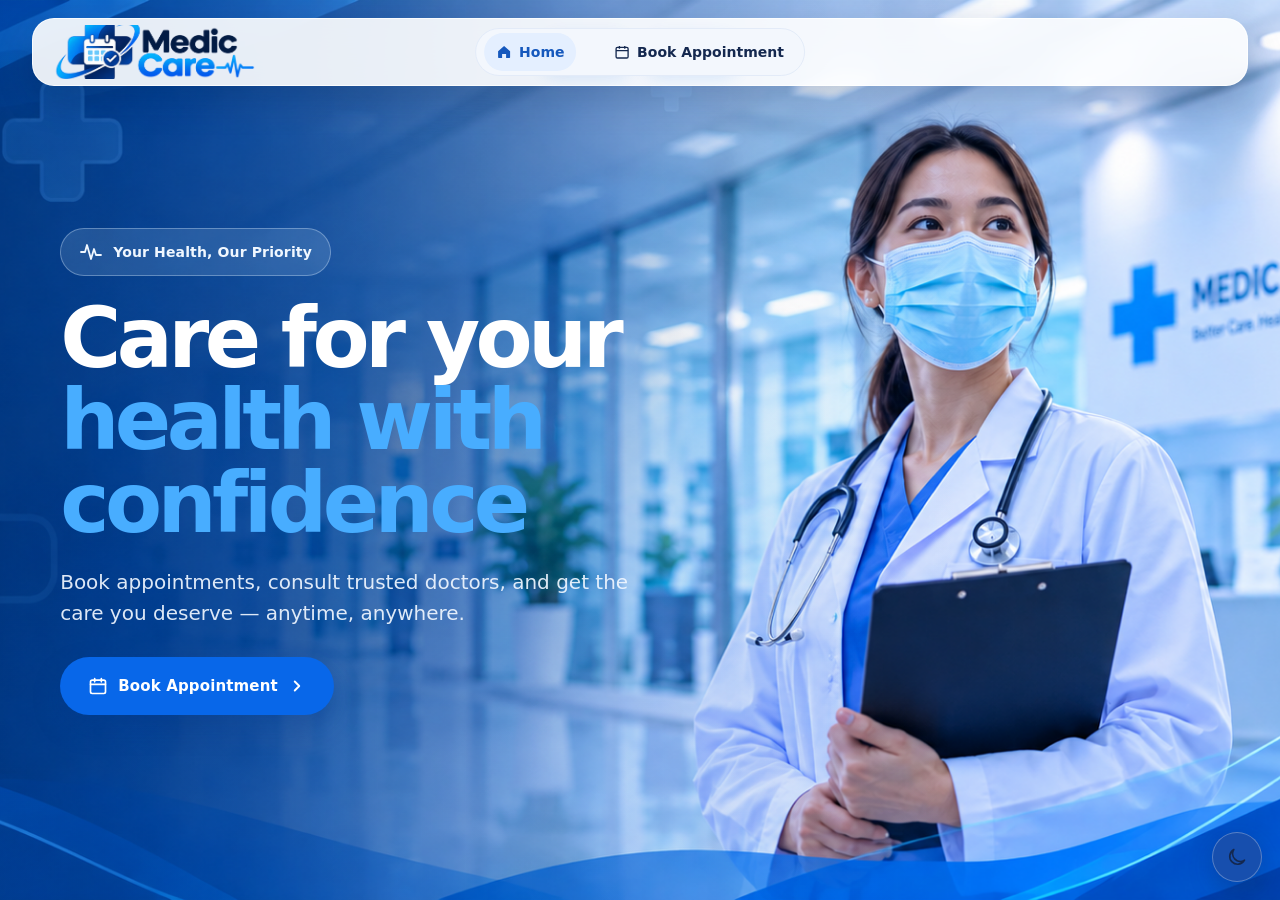
==== commit 32dacc64: "first commit" ====
--- a/frontend/index.html
+++ b/frontend/index.html
@@ -7,14 +7,25 @@
   <title data-i18n="home.doctitle">Home | MEDIC CARE</title>
   <link rel="icon" type="image/png" href="assets/medic-care-favicon.png">
   <script src="script/auth.js"></script>
+  <script>
+    document.documentElement.classList.toggle(
+      "home-authenticated",
+      Boolean(window.Auth && Auth.current())
+    );
+  </script>
+  <script src="script/theme.js"></script>
   <link rel="stylesheet" href="styles/medic-care.css">
+  <link rel="stylesheet" href="styles/home.css">
+  <link rel="stylesheet" href="styles/polish.css">
+  <script src="script/notifications.js" defer></script>
+  <script src="script/profile-avatar.js" defer></script>
 </head>
 
 <body data-page="home">
 
   <!-- Sidebar -->
   <div class="scrim" id="scrim"></div>
-  <aside class="sidebar" id="sidebar" aria-label="Main navigation" aria-hidden="true">
+  <aside class="sidebar" id="sidebar" aria-label="Main navigation" aria-hidden="true" data-home-auth-only>
     <div class="side-profile">
       <div class="side-avatar" id="sideAvatar">FP</div>
       <div class="side-info">
@@ -67,28 +78,78 @@
   <main class="site">
 
     <!-- Hero -->
-    <section class="hero">
+    <section class="hero" id="home">
       <header class="topbar">
         <button class="icon-btn" id="menuBtn" aria-label="Open menu" data-i18n-aria="menu.open" aria-expanded="false"
+          data-home-auth-only
           aria-controls="sidebar">
           <svg width="22" height="22" viewBox="0 0 22 22" aria-hidden="true">
             <path d="M2 5h18M2 11h18M2 17h18" stroke="currentColor" stroke-width="3" stroke-linecap="round" />
           </svg>
         </button>
-        <div class="brand">
+        <div class="brand" data-home-guest-only>
+          <img class="brand-logo" src="assets/medic-care-logo.png" alt="Medic Care">
+        </div>
+        <div class="brand" data-home-auth-only>
           <span class="brand-name">MEDIC CARE</span>
           <img class="brand-logo" src="assets/medic-care-logo.png" alt="Medic Care">
         </div>
+        <nav class="desktop-nav" data-home-auth-only aria-label="Main navigation">
+          <a class="active" href="index.html" aria-current="page" data-i18n="nav.dashboard">Dashboard</a>
+          <a href="pages/profile.html" data-i18n="nav.profile">Profile</a>
+          <a href="pages/appointment.html" data-i18n="nav.appointment">Appointment</a>
+          <a href="pages/medical_history.html" data-i18n="nav.history">Medical History</a>
+          <a href="pages/settings.html" data-i18n="nav.settings">Settings</a>
+          <a class="logout" href="pages/login.html" data-i18n="nav.logout">Logout</a>
+        </nav>
+        <nav class="home-guest-nav" data-home-guest-only aria-label="Main navigation">
+          <a class="active" href="#home">
+            <svg viewBox="0 0 24 24" fill="currentColor" aria-hidden="true">
+              <path d="m3 11 9-8 9 8v9a1 1 0 0 1-1 1h-5v-6H9v6H4a1 1 0 0 1-1-1z" />
+            </svg>
+            <span data-i18n="home.nav">Home</span>
+          </a>
+          <a href="pages/booking.html?book=1">
+            <svg viewBox="0 0 24 24" fill="none" stroke="currentColor" stroke-width="2" aria-hidden="true">
+              <rect x="3" y="5" width="18" height="16" rx="2" />
+              <path d="M16 3v4M8 3v4M3 10h18" />
+            </svg>
+            <span data-i18n="home.navBook">Book Appointment</span>
+          </a>
+        </nav>
+        <div class="home-auth-actions" data-home-guest-only>
+          <a class="home-auth-link home-auth-login" href="pages/login.html" data-i18n="log.btn">Sign In</a>
+          <a class="home-auth-link home-auth-signup" href="pages/signup.html" data-i18n="log.signup">Sign up</a>
+        </div>
       </header>
 
       <div class="hero-copy">
-        <h1 data-i18n="home.title">A Great Place Care for yourself</h1>
-        <p class="lead" data-i18n="home.lead">Our public medical facility is deeply committed to delivering accessible,
-          safe, and professional healthcare solutions straight to your community.</p>
-        <a class="book" href="pages/booking.html?" data-i18n="home.book">BOOK APPOINTMENT</a>
+        <div class="home-eyebrow" data-home-guest-only>
+          <svg viewBox="0 0 24 24" fill="none" stroke="currentColor" stroke-width="1.8" stroke-linecap="round" stroke-linejoin="round" aria-hidden="true">
+            <path d="M2 12h4l2-7 4 14 3-10 2 6h5" />
+          </svg>
+          <span data-i18n="home.eyebrow">Your Health, Our Priority</span>
+        </div>
+        <h1>
+          <span class="home-title-line" data-i18n="home.titleLine1">Care for your</span>
+          <span class="home-title-accent" data-i18n="home.titleLine2">health with confidence</span>
+        </h1>
+        <p class="lead" data-i18n="home.lead">Book appointments, consult trusted doctors, and get the care you deserve — anytime, anywhere.</p>
+        <a class="book" href="pages/booking.html?book=1">
+          <svg class="home-book-icon" viewBox="0 0 24 24" fill="none" stroke="currentColor" stroke-width="2"
+            stroke-linecap="round" stroke-linejoin="round" aria-hidden="true">
+            <rect x="3" y="5" width="18" height="16" rx="2" />
+            <path d="M16 3v4M8 3v4M3 10h18" />
+          </svg>
+          <span data-i18n="home.book">Book Appointment</span>
+          <svg class="home-book-arrow" viewBox="0 0 24 24" fill="none" stroke="currentColor" stroke-width="2.5"
+            stroke-linecap="round" stroke-linejoin="round" aria-hidden="true">
+            <path d="m9 18 6-6-6-6" />
+          </svg>
+        </a>
       </div>
 
-      <div class="hero-stats">
+      <div class="hero-stats" data-home-auth-only>
         <div class="rating"><strong data-i18n="home.rating">4.9/5 Ratings</strong><span class="stars"
             aria-hidden="true">★★★★★</span></div>
         <div class="hours">
@@ -112,7 +173,7 @@
     </section>
 
     <!-- Services -->
-    <section class="services" aria-labelledby="svcTitle">
+    <section class="services" aria-labelledby="svcTitle" data-home-auth-only>
       <h2 id="svcTitle" data-i18n="home.services">OUR SERVICES</h2>
       <ul class="svc-bar">
         <li><a href="pages/booking.html?book=1&amp;spec=OB%20GYN"><span class="svc-ico"><svg viewBox="0 0 24 24" fill="none"
@@ -162,7 +223,7 @@
     </section>
 
     <!-- About + contact -->
-    <section class="info">
+    <section class="info" data-home-auth-only>
       <article class="about">
         <h2 data-i18n="home.about">ABOUT US</h2>
         <p data-i18n="home.about1">Medic Care, your trusted partner in healthcare. We are dedicated to making healthcare
--- a/frontend/styles/medic-care.css
+++ b/frontend/styles/medic-care.css
@@ -1,4 +1,4 @@
-/* Medic Care - consolidated, page-scoped styles */ body:is([data-page="home"],[data-page="appointments"],[data-page="profile"],[data-page="history"],[data-page="settings"]){
+body:is([data-page="home"],[data-page="appointments"],[data-page="profile"],[data-page="history"],[data-page="settings"]){
   --ink: #0c1b3a;
   --ink-2: #3a4764;
   --muted: #6b7794;
@@ -2188,12 +2188,13 @@
           display: flex;
           justify-content: center;
           align-items: center;
-          padding: 32px 20px;
+          padding: 25px 18px;
         }
         body[data-page="signup"] .signup-form{
           width: 100%;
-          max-width: 460px;
-          padding: 30px 28px 26px;
+          max-width: 360px;
+          padding: 0 20px 15px 20px; 
+          box-sizing: border-box;
         }
         body[data-page="signup"] .signup-form h1{
           font-size: 25px;
@@ -2207,7 +2208,7 @@
           margin-bottom: 28px;
         }
         body[data-page="signup"] .form-group{
-          margin-bottom: 16px;
+          margin-bottom: 1px;
         }
         body[data-page="signup"] .form-group label{
           display: block;
@@ -2217,8 +2218,8 @@
         }
         body[data-page="signup"] .form-group input{
           width: 100%;
-          height: 48px;
-          padding: 0 16px;
+          height: 43px;
+          padding: 0 14px;
           border: 1px solid #78869b;
           border-radius: 25px;
           background: transparent;
@@ -2263,8 +2264,7 @@
         }
         @media screen and (max-width: 480px){
           body[data-page="signup"] .signup-form{
-            max-width: 100%;
-            padding: 24px 18px 22px;
+            max-width: 340px;
           }
           body[data-page="signup"] .signup-form h1{
             font-size: 23px;
@@ -3027,7 +3027,6 @@
               margin: 0 auto 12px;
             }
 
-/* Final blue theme overrides */
 body[data-page] {
   --ink: #14284f;
   --ink-2: #3c5078;
@@ -3273,3 +3272,286 @@
     transition-duration: .01ms !important;
   }
 }
+
+body:is([data-page="home"], [data-page="appointments"], [data-page="profile"], [data-page="history"], [data-page="settings"]) .desktop-nav {
+  display: none;
+}
+
+@media (min-width: 980px) {
+  body:is([data-page="home"], [data-page="appointments"], [data-page="profile"], [data-page="history"], [data-page="settings"]) .topbar > #menuBtn {
+    display: none;
+  }
+
+  body:is([data-page="home"], [data-page="appointments"], [data-page="profile"], [data-page="history"], [data-page="settings"]) .desktop-nav {
+    display: flex;
+    align-items: center;
+    justify-content: flex-end;
+    gap: clamp(2px, .7vw, 10px);
+    margin-left: auto;
+  }
+
+  body:is([data-page="home"], [data-page="appointments"], [data-page="profile"], [data-page="history"], [data-page="settings"]) .desktop-nav a {
+    display: inline-flex;
+    align-items: center;
+    justify-content: center;
+    min-height: 40px;
+    padding: 9px clamp(8px, .9vw, 14px);
+    border-radius: 999px;
+    color: #435577;
+    font-size: clamp(12px, .95vw, 14px);
+    font-weight: 650;
+    text-decoration: none;
+    white-space: nowrap;
+    transition: color .18s ease, background .18s ease, transform .18s ease;
+  }
+
+  body:is([data-page="home"], [data-page="appointments"], [data-page="profile"], [data-page="history"], [data-page="settings"]) .desktop-nav a:hover {
+    transform: translateY(-1px);
+    background: #edf4ff;
+    color: #1f5fd6;
+  }
+
+  body:is([data-page="home"], [data-page="appointments"], [data-page="profile"], [data-page="history"], [data-page="settings"]) .desktop-nav a.active {
+    background: #eaf1ff;
+    color: #1f5fd6;
+  }
+
+  body:is([data-page="home"], [data-page="appointments"], [data-page="profile"], [data-page="history"], [data-page="settings"]) .desktop-nav a.logout {
+    color: #a74452;
+  }
+}
+
+@media (max-width: 979px) {
+  body:is([data-page="home"], [data-page="appointments"], [data-page="profile"], [data-page="history"], [data-page="settings"]) .topbar > #menuBtn {
+    display: grid;
+    width: 42px;
+    height: 42px;
+    flex: none;
+    border: 1px solid #dce6f5;
+    border-radius: 14px;
+    background: #f7faff;
+  }
+
+  body:is([data-page="home"], [data-page="appointments"], [data-page="profile"], [data-page="history"], [data-page="settings"]) .topbar > #menuBtn:hover {
+    background: #edf4ff;
+    border-color: #c8d9f3;
+  }
+}
+
+body:is([data-page="home"], [data-page="appointments"], [data-page="profile"], [data-page="history"], [data-page="settings"]) .notification-menu {
+  position: relative;
+  flex: none;
+  margin-left: 8px;
+}
+
+body:is([data-page="home"], [data-page="appointments"], [data-page="profile"], [data-page="history"], [data-page="settings"]) .notification-trigger {
+  position: relative;
+  display: grid;
+  width: 42px;
+  height: 42px;
+  place-items: center;
+  border: 1px solid #dce6f5;
+  border-radius: 14px;
+  background: #f7faff;
+  color: #193969;
+  transition: background .18s ease, border-color .18s ease, transform .18s ease;
+}
+
+body:is([data-page="home"], [data-page="appointments"], [data-page="profile"], [data-page="history"], [data-page="settings"]) .notification-trigger:hover {
+  transform: translateY(-1px);
+  border-color: #c8d9f3;
+  background: #edf4ff;
+}
+
+body:is([data-page="home"], [data-page="appointments"], [data-page="profile"], [data-page="history"], [data-page="settings"]) .notification-trigger svg {
+  width: 21px;
+  height: 21px;
+}
+
+body:is([data-page="home"], [data-page="appointments"], [data-page="profile"], [data-page="history"], [data-page="settings"]) .notification-count {
+  position: absolute;
+  top: -5px;
+  right: -5px;
+  display: grid;
+  min-width: 19px;
+  height: 19px;
+  place-items: center;
+  padding: 0 5px;
+  border: 2px solid #fff;
+  border-radius: 999px;
+  background: #e34e5b;
+  color: #fff;
+  font-size: 10px;
+  font-weight: 800;
+  line-height: 1;
+}
+
+body:is([data-page="home"], [data-page="appointments"], [data-page="profile"], [data-page="history"], [data-page="settings"]) .notification-count[hidden] {
+  display: none;
+}
+
+body:is([data-page="home"], [data-page="appointments"], [data-page="profile"], [data-page="history"], [data-page="settings"]) .notification-tray {
+  position: absolute;
+  top: calc(100% + 12px);
+  right: 0;
+  z-index: 70;
+  width: min(380px, calc(100vw - 32px));
+  max-height: min(520px, calc(100vh - 100px));
+  overflow: hidden;
+  border: 1px solid #dce6f5;
+  border-radius: 20px;
+  background: #fff;
+  box-shadow: 0 20px 56px rgba(13, 37, 83, .2);
+}
+
+body:is([data-page="home"], [data-page="appointments"], [data-page="profile"], [data-page="history"], [data-page="settings"]) .notification-tray[hidden] {
+  display: none;
+}
+
+body:is([data-page="home"], [data-page="appointments"], [data-page="profile"], [data-page="history"], [data-page="settings"]) .notification-tray-header {
+  display: flex;
+  align-items: center;
+  justify-content: space-between;
+  min-height: 54px;
+  padding: 12px 16px;
+  border-bottom: 1px solid #e7edf7;
+  color: #16315f;
+}
+
+body:is([data-page="home"], [data-page="appointments"], [data-page="profile"], [data-page="history"], [data-page="settings"]) .notification-close {
+  width: 32px;
+  height: 32px;
+  border: 0;
+  border-radius: 10px;
+  background: transparent;
+  color: #62728f;
+  font-size: 24px;
+  line-height: 1;
+}
+
+body:is([data-page="home"], [data-page="appointments"], [data-page="profile"], [data-page="history"], [data-page="settings"]) .notification-close:hover {
+  background: #edf4ff;
+  color: #1f5fd6;
+}
+
+body:is([data-page="home"], [data-page="appointments"], [data-page="profile"], [data-page="history"], [data-page="settings"]) .notification-list {
+  max-height: min(460px, calc(100vh - 160px));
+  overflow-y: auto;
+  padding: 6px;
+}
+
+body:is([data-page="home"], [data-page="appointments"], [data-page="profile"], [data-page="history"], [data-page="settings"]) .notification-item {
+  position: relative;
+  display: block;
+  width: 100%;
+  padding: 14px 32px 14px 12px;
+  border: 0;
+  border-radius: 13px;
+  background: transparent;
+  color: #364966;
+  text-align: left;
+  font-size: 13px;
+  line-height: 1.5;
+  cursor: pointer;
+}
+
+body:is([data-page="home"], [data-page="appointments"], [data-page="profile"], [data-page="history"], [data-page="settings"]) .notification-item:hover {
+  background: #f2f6fd;
+}
+
+body:is([data-page="home"], [data-page="appointments"], [data-page="profile"], [data-page="history"], [data-page="settings"]) .notification-item.unread {
+  background: #f2f7ff;
+  color: #173a72;
+  font-weight: 650;
+}
+
+body:is([data-page="home"], [data-page="appointments"], [data-page="profile"], [data-page="history"], [data-page="settings"]) .notification-unread-dot {
+  position: absolute;
+  top: 50%;
+  right: 13px;
+  width: 8px;
+  height: 8px;
+  transform: translateY(-50%);
+  border-radius: 50%;
+  background: #2672dc;
+}
+
+body:is([data-page="home"], [data-page="appointments"], [data-page="profile"], [data-page="history"], [data-page="settings"]) .notification-empty {
+  margin: 0;
+  padding: 24px 16px;
+  color: #7181a0;
+  text-align: center;
+  font-size: 13px;
+}
+
+body:is([data-page="home"], [data-page="appointments"], [data-page="profile"], [data-page="history"], [data-page="settings"]) .notification-toast {
+  position: fixed;
+  right: 24px;
+  bottom: 24px;
+  z-index: 90;
+  width: min(420px, calc(100vw - 32px));
+  padding: 16px 20px;
+  border: 1px solid #d5e3f7;
+  border-radius: 16px;
+  background: #fff;
+  box-shadow: 0 16px 42px rgba(13, 37, 83, .2);
+  color: #173a72;
+  font-size: 14px;
+  font-weight: 650;
+  line-height: 1.5;
+  opacity: 0;
+  pointer-events: none;
+  transform: translateY(12px);
+  transition: opacity .2s ease, transform .2s ease;
+}
+
+body:is([data-page="home"], [data-page="appointments"], [data-page="profile"], [data-page="history"], [data-page="settings"]) .notification-toast.show {
+  opacity: 1;
+  transform: translateY(0);
+}
+
+body[data-page="signup"] .extracted-inline-style-1 {
+  position: relative;
+}
+
+body[data-page="signup"] .extracted-inline-style-2 {
+  padding-right: 40px;
+  width: 100%;
+  box-sizing: border-box;
+}
+
+body[data-page="signup"] .extracted-inline-style-3 {
+  position: absolute;
+  right: 15px;
+  top: 50%;
+  transform: translateY(-50%);
+  background: none;
+  border: none;
+  cursor: pointer;
+  padding: 0;
+  display: flex;
+  align-items: center;
+}
+
+body[data-page="signup"] .extracted-inline-style-4 {
+  position: relative;
+}
+
+body[data-page="signup"] .extracted-inline-style-5 {
+  padding-right: 40px;
+  width: 100%;
+  box-sizing: border-box;
+}
+
+body[data-page="signup"] .extracted-inline-style-6 {
+  position: absolute;
+  right: 15px;
+  top: 50%;
+  transform: translateY(-50%);
+  background: none;
+  border: none;
+  cursor: pointer;
+  padding: 0;
+  display: flex;
+  align-items: center;
+}
--- a/frontend/styles/home.css
+++ b/frontend/styles/home.css
@@ -0,0 +1,345 @@
+html:not(.home-authenticated) [data-home-auth-only],
+html.home-authenticated [data-home-guest-only] {
+  display: none !important;
+}
+
+html:not(.home-authenticated) body[data-page="home"] .site {
+  width: 100%;
+  max-width: none;
+  margin: 0;
+  padding: 0;
+}
+
+html:not(.home-authenticated) body[data-page="home"] .hero {
+  min-height: 100vh;
+  min-height: 100svh;
+  padding: 18px clamp(16px, 2.5vw, 36px) 28px;
+  border: 0;
+  border-radius: 0;
+  background-color: #073a7e;
+  background-image: url("../assets/landing-hero-photo.png");
+  background-position: center;
+  background-size: cover;
+  box-shadow: none;
+}
+
+html:not(.home-authenticated) body[data-page="home"] .hero::before {
+  background: linear-gradient(90deg, rgba(2, 35, 83, .12), rgba(2, 35, 83, .04) 48%, transparent 76%);
+}
+
+html:not(.home-authenticated) body[data-page="home"] .hero .topbar {
+  display: grid;
+  grid-template-columns: minmax(170px, 1fr) auto minmax(170px, 1fr);
+  gap: 20px;
+  width: 100%;
+  height: 68px;
+  padding: 0 18px;
+  border: 1px solid rgba(255, 255, 255, .7);
+  border-radius: 999px;
+  background: rgba(255, 255, 255, .94);
+  box-shadow: 0 10px 32px rgba(3, 26, 61, .14);
+}
+
+html:not(.home-authenticated) body[data-page="home"] .brand {
+  display: flex;
+  align-items: center;
+  justify-self: start;
+}
+
+html:not(.home-authenticated) body[data-page="home"] .brand-logo {
+  display: block;
+  width: clamp(170px, 16vw, 210px);
+  height: 54px;
+  object-fit: cover;
+  object-position: center;
+}
+
+html:not(.home-authenticated) body[data-page="home"] .home-guest-nav {
+  display: flex;
+  align-items: center;
+  justify-content: center;
+  align-self: stretch;
+  gap: clamp(14px, 2vw, 30px);
+  white-space: nowrap;
+}
+
+html:not(.home-authenticated) body[data-page="home"] .home-guest-nav a {
+  position: relative;
+  display: flex;
+  align-items: center;
+  gap: 7px;
+  height: 100%;
+  color: #14284f;
+  font-size: 14px;
+  font-weight: 700;
+  text-decoration: none;
+  transition: color .18s;
+}
+
+html:not(.home-authenticated) body[data-page="home"] .home-guest-nav svg {
+  width: 16px;
+  height: 16px;
+  flex: none;
+}
+
+html:not(.home-authenticated) body[data-page="home"] .home-guest-nav a:hover,
+html:not(.home-authenticated) body[data-page="home"] .home-guest-nav a.active {
+  color: #0867e9;
+}
+
+html:not(.home-authenticated) body[data-page="home"] .home-guest-nav a.active::after {
+  position: absolute;
+  right: 0;
+  bottom: 8px;
+  left: 0;
+  height: 3px;
+  border-radius: 99px;
+  background: #0867e9;
+  content: "";
+}
+
+html:not(.home-authenticated) body[data-page="home"] .home-auth-actions {
+  display: flex;
+  align-items: center;
+  justify-self: end;
+  gap: 10px;
+}
+
+html:not(.home-authenticated) body[data-page="home"] .home-auth-link {
+  display: inline-flex;
+  align-items: center;
+  justify-content: center;
+  min-height: 42px;
+  padding: 9px 20px;
+  border: 1.5px solid #1972f5;
+  border-radius: 999px;
+  color: #0867e9;
+  font-size: 14px;
+  font-weight: 700;
+  text-decoration: none;
+  white-space: nowrap;
+  transition: transform .18s, background .18s, color .18s;
+}
+
+html:not(.home-authenticated) body[data-page="home"] .home-auth-link:hover {
+  transform: translateY(-1px);
+}
+
+html:not(.home-authenticated) body[data-page="home"] .home-auth-login {
+  background: transparent;
+}
+
+html:not(.home-authenticated) body[data-page="home"] .home-auth-login:hover {
+  background: #edf4ff;
+}
+
+html:not(.home-authenticated) body[data-page="home"] .home-auth-signup {
+  border-color: #0867e9;
+  background: #0867e9;
+  color: #fff;
+  box-shadow: 0 8px 20px rgba(8, 103, 233, .22);
+}
+
+html:not(.home-authenticated) body[data-page="home"] .home-auth-signup:hover {
+  background: #0056cc;
+}
+
+html:not(.home-authenticated) body[data-page="home"] .hero-copy {
+  width: min(680px, 58%);
+  max-width: none;
+  margin: auto 0;
+  padding: 50px 0 65px clamp(12px, 2.2vw, 34px);
+  animation: home-hero-enter .7s cubic-bezier(.2, .75, .25, 1) both;
+}
+
+html:not(.home-authenticated) body[data-page="home"] .home-eyebrow {
+  display: inline-flex;
+  align-items: center;
+  gap: 10px;
+  margin-bottom: 22px;
+  padding: 11px 18px;
+  border: 1px solid rgba(219, 238, 255, .34);
+  border-radius: 999px;
+  background: rgba(204, 229, 255, .14);
+  color: #f0f7ff;
+  font-size: 14px;
+  font-weight: 600;
+  letter-spacing: .01em;
+}
+
+html:not(.home-authenticated) body[data-page="home"] .home-eyebrow svg {
+  width: 24px;
+  height: 24px;
+}
+
+html:not(.home-authenticated) body[data-page="home"] .hero h1 {
+  max-width: 10ch;
+  color: #fff;
+  font-size: clamp(3.2rem, 6.5vw, 6rem);
+  font-weight: 800;
+  letter-spacing: -.055em;
+  line-height: .99;
+  text-wrap: balance;
+}
+
+html:not(.home-authenticated) body[data-page="home"] .home-title-line,
+html:not(.home-authenticated) body[data-page="home"] .home-title-accent {
+  display: block;
+}
+
+html:not(.home-authenticated) body[data-page="home"] .home-title-accent {
+  color: #48adff;
+}
+
+html:not(.home-authenticated) body[data-page="home"] .lead {
+  max-width: 48ch;
+  margin-top: 22px;
+  color: rgba(240, 246, 255, .92);
+  font-size: clamp(16px, 1.7vw, 20px);
+  line-height: 1.55;
+}
+
+html:not(.home-authenticated) body[data-page="home"] .book {
+  display: inline-flex;
+  align-items: center;
+  justify-content: center;
+  min-height: 58px;
+  gap: 10px;
+  margin-top: 28px;
+  padding: 15px 28px;
+  border-radius: 999px;
+  background: #0867e9;
+  box-shadow: 0 12px 28px rgba(0, 50, 130, .25);
+  color: #fff;
+  font-size: 15px;
+  font-weight: 700;
+  text-decoration: none;
+  text-transform: none;
+  transition: transform .18s, background .18s, box-shadow .18s;
+}
+
+html:not(.home-authenticated) body[data-page="home"] .home-book-icon {
+  width: 20px;
+  height: 20px;
+}
+
+html:not(.home-authenticated) body[data-page="home"] .home-book-arrow {
+  width: 18px;
+  height: 18px;
+}
+
+html:not(.home-authenticated) body[data-page="home"] .book::first-letter {
+  text-transform: none;
+}
+
+html:not(.home-authenticated) body[data-page="home"] .book:hover {
+  transform: translateY(-2px);
+  background: #0056cc;
+  box-shadow: 0 16px 32px rgba(0, 50, 130, .32);
+}
+
+@keyframes home-hero-enter {
+  from { opacity: 0; transform: translateY(16px); }
+  to { opacity: 1; transform: translateY(0); }
+}
+
+@media (max-width: 900px) {
+  html:not(.home-authenticated) body[data-page="home"] .hero .topbar {
+    grid-template-columns: minmax(135px, 1fr) auto minmax(145px, 1fr);
+    gap: 12px;
+    padding: 0 14px;
+  }
+
+  html:not(.home-authenticated) body[data-page="home"] .home-guest-nav {
+    gap: 14px;
+  }
+
+  html:not(.home-authenticated) body[data-page="home"] .home-guest-nav a {
+    font-size: 12px;
+  }
+
+  html:not(.home-authenticated) body[data-page="home"] .home-auth-actions {
+    gap: 6px;
+  }
+
+  html:not(.home-authenticated) body[data-page="home"] .home-auth-link {
+    min-height: 38px;
+    padding: 8px 14px;
+    font-size: 12px;
+  }
+}
+
+@media (max-width: 640px) {
+  html:not(.home-authenticated) body[data-page="home"] .hero {
+    min-height: 100vh;
+    min-height: 100svh;
+    padding: 12px;
+    background-position: 38% center;
+  }
+
+  html:not(.home-authenticated) body[data-page="home"] .hero::before {
+    background: linear-gradient(90deg, rgba(2, 35, 83, .48), rgba(2, 35, 83, .25) 68%, rgba(2, 35, 83, .12));
+  }
+
+  html:not(.home-authenticated) body[data-page="home"] .hero .topbar {
+    grid-template-columns: 1fr auto;
+    gap: 8px;
+    height: 58px;
+    padding: 0 10px;
+  }
+
+  html:not(.home-authenticated) body[data-page="home"] .brand-logo {
+    width: clamp(130px, 36vw, 165px);
+    height: 46px;
+  }
+
+  html:not(.home-authenticated) body[data-page="home"] .home-guest-nav {
+    display: none;
+  }
+
+  html:not(.home-authenticated) body[data-page="home"] .home-auth-link {
+    min-height: 36px;
+    padding: 7px 11px;
+    font-size: 11px;
+  }
+
+  html:not(.home-authenticated) body[data-page="home"] .hero-copy {
+    width: min(100%, 560px);
+    padding: 32px 10px 40px;
+  }
+
+  html:not(.home-authenticated) body[data-page="home"] .home-eyebrow {
+    gap: 8px;
+    margin-bottom: 18px;
+    padding: 9px 13px;
+    font-size: 12px;
+  }
+
+  html:not(.home-authenticated) body[data-page="home"] .hero h1 {
+    max-width: 10ch;
+    font-size: clamp(3rem, 12vw, 4.6rem);
+  }
+
+  html:not(.home-authenticated) body[data-page="home"] .lead {
+    max-width: 40ch;
+    margin-top: 16px;
+    font-size: 16px;
+  }
+
+  html:not(.home-authenticated) body[data-page="home"] .book {
+    min-height: 52px;
+    margin-top: 22px;
+    padding: 13px 22px;
+    font-size: 14px;
+  }
+}
+
+@media (prefers-reduced-motion: reduce) {
+  html:not(.home-authenticated) body[data-page="home"] .hero-copy,
+  html:not(.home-authenticated) body[data-page="home"] .home-auth-link,
+  html:not(.home-authenticated) body[data-page="home"] .home-guest-nav a,
+  html:not(.home-authenticated) body[data-page="home"] .book {
+    animation: none;
+    transition: none;
+  }
+}
--- a/frontend/styles/polish.css
+++ b/frontend/styles/polish.css
@@ -0,0 +1,1886 @@
+body[data-page] {
+  color: #14284f;
+  background-color: #f5f8fe;
+}
+
+body:is([data-page="home"], [data-page="appointments"], [data-page="profile"], [data-page="history"], [data-page="settings"], [data-page="admin"]) {
+  background:
+    radial-gradient(ellipse at 92% 4%, rgba(59, 130, 246, .28), transparent 31rem),
+    radial-gradient(ellipse at 8% 38%, rgba(96, 165, 250, .24), transparent 34rem),
+    radial-gradient(ellipse at 76% 88%, rgba(147, 197, 253, .3), transparent 32rem),
+    linear-gradient(128deg, #ffffff 0%, #eff6ff 34%, #dbeafe 72%, #eaf3ff 100%);
+  background-attachment: fixed;
+}
+
+body:is([data-page="login"], [data-page="signup"], [data-page="reset"], [data-page="booking"]) {
+  background:
+    radial-gradient(ellipse at 12% 8%, rgba(59, 130, 246, .26), transparent 34rem),
+    radial-gradient(ellipse at 92% 88%, rgba(96, 165, 250, .3), transparent 32rem),
+    radial-gradient(ellipse at 52% 48%, rgba(191, 219, 254, .42), transparent 38rem),
+    linear-gradient(128deg, #ffffff 0%, #eff6ff 36%, #dbeafe 74%, #eaf3ff 100%);
+  background-attachment: fixed;
+}
+
+body[data-page="home"] .site,
+body[data-page="appointments"] .page,
+body[data-page="history"] .page,
+body[data-page="settings"] .page,
+body[data-page="profile"] .app-container {
+  padding-top: clamp(14px, 2vw, 22px);
+}
+
+body[data-page="home"] .site {
+  padding-bottom: clamp(48px, 8vw, 88px);
+}
+
+body[data-page="home"] .services,
+body[data-page="home"] .about,
+body[data-page="home"] .contact {
+  margin-top: clamp(28px, 5vw, 56px);
+}
+
+body:is([data-page="appointments"], [data-page="history"], [data-page="settings"]) .page-head,
+body[data-page="settings"] .title-card {
+  margin-top: clamp(28px, 4vw, 42px);
+}
+
+body[data-page="appointments"] .grid {
+  gap: clamp(14px, 2vw, 22px);
+}
+
+body[data-page="appointments"] .card,
+body[data-page="history"] .table-card,
+body[data-page="profile"] .user-details-card,
+body[data-page="settings"] .panel,
+body[data-page="admin"] .card,
+body[data-page="admin"] .stat-card {
+  border: 1px solid #e0e9f6;
+  background: rgba(255, 255, 255, .96);
+  box-shadow: 0 12px 32px rgba(27, 57, 108, .075);
+}
+
+body[data-page="appointments"] .card,
+body[data-page="history"] .table-card,
+body[data-page="profile"] .user-details-card,
+body[data-page="settings"] .panel,
+body[data-page="admin"] .card,
+body[data-page="admin"] .stat-card {
+  border-radius: 22px;
+}
+
+body[data-page="appointments"] .card {
+  padding: clamp(18px, 2.4vw, 24px);
+}
+
+body[data-page="profile"] .app-container {
+  gap: 24px;
+}
+
+body[data-page="profile"] .user-details-card {
+  padding: clamp(22px, 4vw, 36px);
+}
+
+body[data-page="profile"] .card-top-bar {
+  margin-bottom: 28px;
+}
+
+body[data-page="history"] .table-card {
+  margin-top: 6px;
+}
+
+body[data-page="history"] .tabs {
+  margin-bottom: 20px;
+}
+
+body[data-page="settings"] .panel {
+  padding-right: clamp(20px, 4vw, 36px);
+  padding-left: clamp(20px, 4vw, 36px);
+}
+
+body[data-page="settings"] .block {
+  padding-top: 30px;
+  padding-bottom: 32px;
+}
+
+body[data-page="login"] .page {
+  background:
+    radial-gradient(ellipse at 12% 8%, rgba(59, 130, 246, .26), transparent 32rem),
+    radial-gradient(ellipse at 92% 92%, rgba(96, 165, 250, .3), transparent 30rem),
+    radial-gradient(ellipse at 50% 48%, rgba(191, 219, 254, .42), transparent 36rem),
+    linear-gradient(128deg, #ffffff 0%, #eff6ff 45%, #dbeafe 100%);
+}
+
+body[data-page="login"] .form {
+  max-width: 460px;
+  padding: clamp(28px, 5vw, 42px);
+  border: 1px solid rgba(205, 220, 244, .9);
+  border-radius: 24px;
+  background: rgba(255, 255, 255, .94);
+  box-shadow: 0 24px 64px rgba(27, 58, 110, .14);
+}
+
+body[data-page="login"] .sub {
+  margin-bottom: 26px;
+  line-height: 1.55;
+}
+
+body[data-page="login"] .field {
+  margin-bottom: 18px;
+}
+
+body:is([data-page="signup"], [data-page="reset"]) .signup-container {
+  padding: clamp(20px, 5vw, 48px) 18px;
+}
+
+body:is([data-page="signup"], [data-page="reset"]) .signup-form {
+  width: min(100%, 460px);
+  padding: clamp(24px, 5vw, 40px);
+  border: 1px solid #dce8f8;
+  border-radius: 26px;
+  background: rgba(255, 255, 255, .96);
+  box-shadow: 0 24px 64px rgba(25, 56, 111, .14);
+}
+
+body:is([data-page="signup"], [data-page="reset"]) .signup-form h1 {
+  margin-bottom: 8px;
+  font-size: clamp(24px, 4vw, 30px);
+}
+
+body:is([data-page="signup"], [data-page="reset"]) .subtitle {
+  margin-bottom: 24px;
+  line-height: 1.5;
+}
+
+body:is([data-page="signup"], [data-page="reset"]) .form-group {
+  margin-bottom: 16px;
+}
+
+body[data-page="booking"] {
+  align-items: flex-start;
+  padding: clamp(18px, 4vw, 40px) max(16px, env(safe-area-inset-right)) max(18px, env(safe-area-inset-bottom)) max(16px, env(safe-area-inset-left));
+  background:
+    radial-gradient(ellipse at 12% 5%, rgba(59, 130, 246, .26), transparent 30rem),
+    radial-gradient(ellipse at 88% 95%, rgba(96, 165, 250, .3), transparent 30rem),
+    radial-gradient(ellipse at 55% 48%, rgba(191, 219, 254, .38), transparent 34rem),
+    linear-gradient(128deg, #ffffff 0%, #eff6ff 45%, #dbeafe 100%);
+}
+
+body[data-page="booking"] .booking-card {
+  margin: auto;
+  border-radius: 24px;
+  box-shadow: 0 24px 64px rgba(22, 53, 105, .16);
+}
+
+body[data-page="booking"] .card-header {
+  padding: 20px clamp(20px, 4vw, 32px) 24px;
+}
+
+body[data-page="booking"] .card-body {
+  padding-right: clamp(18px, 4vw, 30px);
+  padding-left: clamp(18px, 4vw, 30px);
+}
+
+body[data-page="admin"] .admin-layout {
+  padding: clamp(14px, 2.4vw, 24px) clamp(14px, 2.6vw, 28px) 72px;
+}
+
+body[data-page="admin"] .topbar {
+  margin-bottom: clamp(22px, 3vw, 32px);
+}
+
+body[data-page="admin"] .welcome-banner {
+  margin-bottom: 24px;
+  padding: clamp(24px, 4vw, 36px);
+}
+
+body[data-page="admin"] .stats-grid {
+  gap: clamp(12px, 2vw, 20px);
+  margin-bottom: 26px;
+}
+
+body[data-page="admin"] .stat-card {
+  padding: clamp(18px, 2.4vw, 24px);
+}
+
+body[data-page="admin"] .card {
+  padding: clamp(18px, 2.4vw, 26px) !important;
+}
+
+body[data-page="admin"] th,
+body[data-page="admin"] td {
+  padding: 14px 16px;
+}
+
+body[data-page] :is(button, input, select, textarea, a) {
+  transition-duration: .18s;
+}
+
+body[data-page] :is(input, select, textarea):focus-visible {
+  outline: 3px solid rgba(40, 102, 215, .22);
+  outline-offset: 1px;
+}
+
+@media (max-width: 640px) {
+  body[data-page="home"] .site,
+  body[data-page="appointments"] .page,
+  body[data-page="history"] .page,
+  body[data-page="settings"] .page,
+  body[data-page="profile"] .app-container {
+    padding-right: 14px;
+    padding-left: 14px;
+  }
+
+  body:is([data-page="appointments"], [data-page="history"], [data-page="settings"]) .page-head,
+  body[data-page="settings"] .title-card {
+    margin: 26px 2px 18px;
+  }
+
+  body[data-page="appointments"] .page-head {
+    align-items: flex-start;
+    flex-direction: column;
+  }
+
+  body[data-page="appointments"] .page-head .btn-primary {
+    width: 100%;
+  }
+
+  body[data-page="profile"] .user-details-card {
+    padding: 22px 18px;
+  }
+
+  body[data-page="history"] .tabs {
+    width: 100%;
+    margin-right: 0;
+    margin-left: 0;
+  }
+
+  body[data-page="settings"] .panel {
+    padding-right: 18px;
+    padding-left: 18px;
+  }
+
+  body[data-page="settings"] .desc,
+  body[data-page="settings"] .ask,
+  body[data-page="settings"] .select-box,
+  body[data-page="settings"] .pw-form,
+  body[data-page="settings"] .btn-delete {
+    margin-left: 0;
+  }
+
+  body[data-page="login"] .page {
+    padding: 16px;
+  }
+
+  body[data-page="login"] .form {
+    padding: 26px 22px;
+  }
+
+  body:is([data-page="signup"], [data-page="reset"]) .signup-form {
+    padding: 24px 20px;
+  }
+
+  body[data-page="booking"] {
+    padding: 12px;
+  }
+
+  body[data-page="booking"] .booking-card {
+    border-radius: 20px;
+  }
+
+  body[data-page="admin"] .admin-layout {
+    padding: 12px 12px 48px;
+  }
+
+  body[data-page="admin"] th,
+  body[data-page="admin"] td {
+    padding: 11px 10px;
+  }
+}
+
+@media (prefers-reduced-motion: reduce) {
+  body[data-page] :is(button, input, select, textarea, a) {
+    transition-duration: .01ms;
+  }
+}
+
+@media (min-width: 980px) {
+  html:not(.home-authenticated) body[data-page="home"] .hero .topbar {
+    position: relative;
+  }
+
+  html:not(.home-authenticated) body[data-page="home"] .home-guest-nav {
+    position: absolute;
+    left: 50%;
+    transform: translateX(-50%);
+  }
+
+  html:not(.home-authenticated) body[data-page="home"] .home-auth-actions {
+    margin-left: auto;
+  }
+
+  body:is([data-page="home"], [data-page="appointments"], [data-page="profile"], [data-page="history"], [data-page="settings"]):not(.not-logged-in) .topbar {
+    position: relative;
+    display: grid;
+    grid-template-columns: minmax(0, 1fr) auto minmax(0, 1fr);
+    gap: clamp(12px, 2vw, 26px);
+    min-height: 68px;
+    height: auto;
+    padding: 8px 16px;
+    border: 1px solid rgba(202, 219, 244, .9);
+    border-radius: 22px;
+    background: rgba(255, 255, 255, .86);
+    box-shadow: 0 14px 36px rgba(27, 57, 108, .12);
+  }
+
+  body:is([data-page="home"], [data-page="appointments"], [data-page="profile"], [data-page="history"], [data-page="settings"]):not(.not-logged-in) .topbar > .brand {
+    grid-column: 1;
+    justify-self: start;
+  }
+
+  body:is([data-page="home"], [data-page="appointments"], [data-page="profile"], [data-page="history"], [data-page="settings"]):not(.not-logged-in) .topbar > .desktop-nav {
+    position: absolute;
+    left: 50%;
+    grid-column: auto;
+    justify-self: auto;
+    transform: translateX(-50%);
+    gap: 4px;
+    margin: 0;
+    padding: 5px;
+    border: 1px solid #e3ebf8;
+    border-radius: 999px;
+    background: #f3f7fd;
+  }
+
+  body:is([data-page="home"], [data-page="appointments"], [data-page="profile"], [data-page="history"], [data-page="settings"]):not(.not-logged-in) .desktop-nav a {
+    min-height: 40px;
+    padding: 9px clamp(9px, .9vw, 14px);
+    border-radius: 999px;
+    font-weight: 700;
+  }
+
+  body:is([data-page="home"], [data-page="appointments"], [data-page="profile"], [data-page="history"], [data-page="settings"]):not(.not-logged-in) .topbar > .notification-menu {
+    position: absolute;
+    right: 68px;
+    grid-column: auto;
+    justify-self: auto;
+    margin: 0;
+  }
+
+  body:is([data-page="home"], [data-page="appointments"], [data-page="profile"], [data-page="history"], [data-page="settings"]):not(.not-logged-in) .topbar > .profile-nav-avatar {
+    position: absolute;
+    right: 16px;
+    grid-column: auto;
+    justify-self: auto;
+  }
+
+  body:is([data-page="home"], [data-page="appointments"], [data-page="profile"], [data-page="history"], [data-page="settings"]):not(.not-logged-in) .desktop-nav a.logout {
+    flex: none;
+    margin: 0 0 0 4px;
+    padding: 9px clamp(10px, .9vw, 14px);
+    border: 0;
+    border-radius: 999px;
+    background: #fff0f1;
+    color: #a63c4a;
+    line-height: 1.2;
+  }
+
+  body:is([data-page="home"], [data-page="appointments"], [data-page="profile"], [data-page="history"], [data-page="settings"]):not(.not-logged-in) .desktop-nav a.logout:hover {
+    background: #ffe2e5;
+    color: #8e2635;
+    transform: translateY(-1px);
+  }
+
+  body[data-page="admin"] .admin-layout > .topbar > .desktop-nav a.logout {
+    flex: none;
+    margin: 0 0 0 4px;
+    padding: 9px 14px;
+    border: 0;
+    border-radius: 999px;
+    background: #fff0f1;
+    color: #a63c4a;
+    line-height: 1.2;
+  }
+
+  body[data-page="admin"] .admin-layout > .topbar > .desktop-nav a.logout:hover {
+    background: #ffe2e5;
+    color: #8e2635;
+    transform: translateY(-1px);
+  }
+
+  body:is([data-page="home"], [data-page="appointments"], [data-page="profile"], [data-page="history"], [data-page="settings"]) .topbar > .desktop-nav {
+    flex-wrap: nowrap;
+  }
+
+  body[data-page="admin"] .admin-layout > .topbar > .desktop-nav {
+    flex-wrap: nowrap;
+  }
+
+  body[data-page="admin"] .admin-layout > .topbar {
+    position: sticky;
+    display: flex;
+    justify-content: space-between;
+    min-height: 68px;
+    height: auto;
+    padding: 8px 16px;
+    border-radius: 22px;
+    background: rgba(255, 255, 255, .9);
+    box-shadow: 0 14px 36px rgba(27, 57, 108, .12);
+  }
+
+  body[data-page="admin"] .admin-layout > .topbar > div:first-child {
+    flex: 1 1 0;
+  }
+
+  body[data-page="admin"] .admin-layout > .topbar > .desktop-nav {
+    position: absolute;
+    left: 50%;
+    transform: translateX(-50%);
+    justify-self: auto;
+    margin: 0;
+    padding: 5px;
+    border: 1px solid #e3ebf8;
+    border-radius: 999px;
+    background: #f3f7fd;
+    gap: 4px;
+  }
+
+  body[data-page="admin"] .admin-layout > .topbar > .desktop-nav a {
+    min-height: 40px;
+    padding: 9px 14px;
+    border-radius: 999px;
+  }
+
+  body:is([data-page="profile"], [data-page="settings"]):not(.not-logged-in) .topbar {
+    position: relative;
+    left: 50%;
+    width: min(calc(100vw - 28px), 1012px);
+    min-height: 68px;
+    height: 68px;
+    grid-template-columns: minmax(140px, 1fr) auto minmax(140px, 1fr);
+    column-gap: 12px;
+    row-gap: 0;
+    justify-content: space-between;
+    transform: translateX(-50%);
+  }
+
+  body:is([data-page="profile"], [data-page="settings"]):not(.not-logged-in) .topbar > .brand {
+    grid-column: 1;
+    grid-row: 1;
+    min-width: 0;
+  }
+
+  body:is([data-page="profile"], [data-page="settings"]):not(.not-logged-in) .topbar > .brand .brand-name {
+    white-space: nowrap;
+  }
+
+  body:is([data-page="profile"], [data-page="settings"]):not(.not-logged-in) .topbar > .notification-menu {
+    right: 68px;
+  }
+
+  body:is([data-page="profile"], [data-page="settings"]):not(.not-logged-in) .topbar > .profile-nav-avatar {
+    right: 16px;
+  }
+
+  body:is([data-page="profile"], [data-page="settings"]):not(.not-logged-in) .topbar > .desktop-nav {
+    left: 50%;
+    max-width: none;
+  }
+
+  body[data-page="admin"] .admin-layout > .topbar > .notification-menu {
+    position: absolute;
+    right: 68px;
+    margin: 0;
+  }
+
+  body[data-page="admin"] .admin-layout > .topbar > .profile-nav-avatar {
+    position: absolute;
+    right: 16px;
+    margin: 0;
+  }
+}
+
+@media (min-width: 980px) and (max-width: 1150px) {
+  body:is([data-page="home"], [data-page="appointments"], [data-page="profile"], [data-page="history"], [data-page="settings"]) .desktop-nav a {
+    padding-right: 7px;
+    padding-left: 7px;
+    font-size: 11px;
+  }
+
+  body:is([data-page="home"], [data-page="appointments"], [data-page="profile"], [data-page="history"], [data-page="settings"]) .desktop-nav a.logout {
+    padding-right: 9px;
+    padding-left: 9px;
+  }
+
+  body[data-page="admin"] .admin-layout > .topbar > .desktop-nav a {
+    padding-right: 9px;
+    padding-left: 9px;
+    font-size: 12px;
+  }
+}
+
+html:not(.home-authenticated) body[data-page="home"] .hero .topbar {
+  min-height: 68px;
+  border: 1px solid rgba(255, 255, 255, .78);
+  border-radius: 22px;
+  background: rgba(255, 255, 255, .9);
+  box-shadow: 0 14px 36px rgba(3, 26, 61, .2);
+  backdrop-filter: blur(18px);
+}
+
+html:not(.home-authenticated) body[data-page="home"] .home-guest-nav {
+  align-self: center;
+  height: 48px;
+  padding: 4px 8px;
+  border: 1px solid #e3ebf8;
+  border-radius: 999px;
+  background: #f3f7fd;
+}
+
+html:not(.home-authenticated) body[data-page="home"] .home-guest-nav a {
+  padding: 0 12px;
+  border-radius: 999px;
+  transition: color .18s ease, background .18s ease, transform .18s ease;
+}
+
+html:not(.home-authenticated) body[data-page="home"] .home-guest-nav a:hover,
+html:not(.home-authenticated) body[data-page="home"] .home-guest-nav a.active {
+  background: #e4efff;
+  color: #1558bd;
+}
+
+html:not(.home-authenticated) body[data-page="home"] .home-guest-nav a.active::after {
+  display: none;
+}
+
+html:not(.home-authenticated) body[data-page="home"] .home-auth-link {
+  min-height: 42px;
+  padding: 9px 18px;
+  border-width: 1px;
+  box-shadow: 0 5px 16px rgba(8, 103, 233, .12);
+}
+
+html[data-theme="dark"] body:is([data-page="home"], [data-page="appointments"], [data-page="profile"], [data-page="history"], [data-page="settings"]):not(.not-logged-in) .topbar,
+html[data-theme="dark"] body[data-page="admin"] .admin-layout > .topbar {
+  border-color: rgba(95, 129, 175, .38);
+  background: rgba(13, 27, 47, .84);
+  box-shadow: 0 16px 42px rgba(0, 0, 0, .28);
+}
+
+html[data-theme="dark"] body:is([data-page="home"], [data-page="appointments"], [data-page="profile"], [data-page="history"], [data-page="settings"]):not(.not-logged-in) .desktop-nav,
+html[data-theme="dark"] body[data-page="admin"] .admin-layout > .topbar > .desktop-nav,
+html[data-theme="dark"]:not(.home-authenticated) body[data-page="home"] .home-guest-nav {
+  border-color: #324963;
+  background: rgba(9, 21, 37, .82);
+}
+
+html[data-theme="dark"] body:is([data-page="home"], [data-page="appointments"], [data-page="profile"], [data-page="history"], [data-page="settings"]):not(.not-logged-in) .desktop-nav a.logout,
+html[data-theme="dark"] body[data-page="admin"] .admin-layout > .topbar > .desktop-nav a.logout {
+  background: #482530;
+  color: #ffabb4;
+}
+
+html[data-theme="dark"] body:is([data-page="home"], [data-page="appointments"], [data-page="profile"], [data-page="history"], [data-page="settings"]):not(.not-logged-in) .desktop-nav a.logout:hover,
+html[data-theme="dark"] body[data-page="admin"] .admin-layout > .topbar > .desktop-nav a.logout:hover {
+  background: #62303e;
+  color: #ffd2d7;
+}
+
+html[data-theme="dark"]:not(.home-authenticated) body[data-page="home"] .hero .topbar {
+  border-color: rgba(255, 255, 255, .24);
+  background: rgba(11, 25, 45, .88);
+}
+
+html[data-theme="dark"]:not(.home-authenticated) body[data-page="home"] .home-guest-nav a {
+  color: #d3e2f6;
+}
+
+html[data-theme="dark"]:not(.home-authenticated) body[data-page="home"] .home-guest-nav a:hover,
+html[data-theme="dark"]:not(.home-authenticated) body[data-page="home"] .home-guest-nav a.active {
+  background: #1d3b63;
+  color: #a9ccff;
+}
+
+@media (max-width: 979px) {
+  html:not(.home-authenticated) body[data-page="home"] .hero .topbar {
+    border-radius: 18px;
+  }
+}
+
+.theme-toggle {
+  position: fixed;
+  right: max(18px, env(safe-area-inset-right));
+  bottom: max(18px, env(safe-area-inset-bottom));
+  z-index: 1000;
+  display: grid;
+  width: 50px;
+  height: 50px;
+  place-items: center;
+  border: 1px solid rgba(255, 255, 255, .28);
+  border-radius: 50%;
+  background: #174fae;
+  box-shadow: 0 8px 24px rgba(11, 42, 91, .3);
+  color: #fff;
+  cursor: pointer;
+  transition: transform .18s ease, background .18s ease, box-shadow .18s ease;
+}
+
+.theme-toggle:hover {
+  transform: translateY(-2px);
+  background: #0e3e91;
+  box-shadow: 0 11px 28px rgba(11, 42, 91, .36);
+}
+
+.theme-toggle:focus-visible {
+  outline: 3px solid #78aaff;
+  outline-offset: 3px;
+}
+
+.theme-toggle svg {
+  width: 22px;
+  height: 22px;
+  fill: none;
+  stroke: currentColor;
+  stroke-linecap: round;
+  stroke-linejoin: round;
+  stroke-width: 1.8;
+}
+
+html[data-theme="dark"] body[data-page] {
+  --ink: #e6eefb;
+  --ink-2: #c4d2e8;
+  --muted: #9aacc8;
+  --line: #2a3b56;
+  --line-strong: #3a4e6d;
+  --bg: #0b1424;
+  --surface: #142238;
+  color: #e6eefb;
+  background:
+    radial-gradient(ellipse at 88% 4%, rgba(68, 127, 245, .4), transparent 31rem),
+    radial-gradient(ellipse at 8% 34%, rgba(37, 99, 190, .34), transparent 35rem),
+    radial-gradient(ellipse at 82% 86%, rgba(34, 190, 197, .2), transparent 30rem),
+    radial-gradient(ellipse at 18% 88%, rgba(151, 92, 222, .2), transparent 33rem),
+    radial-gradient(ellipse at 49% 52%, rgba(30, 64, 112, .22), transparent 44rem),
+    linear-gradient(130deg, #0a1322 0%, #10213a 46%, #172f50 100%);
+  background-attachment: fixed;
+  color-scheme: dark;
+}
+
+html[data-theme="dark"] body[data-page="admin"] {
+  --ink: #e6eefb;
+  --ink-2: #c4d2e8;
+  --muted: #9aacc8;
+  --line: #2a3b56;
+  --line-strong: #3a4e6d;
+  --bg: #0b1424;
+  --surface: #142238;
+}
+
+html[data-theme="dark"] body[data-page="home"] .site,
+html[data-theme="dark"] body[data-page="appointments"] .page,
+html[data-theme="dark"] body[data-page="history"] .page,
+html[data-theme="dark"] body[data-page="settings"] .page,
+html[data-theme="dark"] body[data-page="profile"] .app-container,
+html[data-theme="dark"] body[data-page="login"] .page {
+  background: transparent;
+}
+
+html[data-theme="dark"] body[data-page="login"] .page {
+  background:
+    radial-gradient(ellipse at 12% 8%, rgba(68, 127, 245, .4), transparent 32rem),
+    radial-gradient(ellipse at 90% 88%, rgba(34, 190, 197, .2), transparent 29rem),
+    radial-gradient(ellipse at 10% 92%, rgba(151, 92, 222, .2), transparent 30rem),
+    radial-gradient(ellipse at 50% 48%, rgba(30, 64, 112, .24), transparent 36rem),
+    linear-gradient(130deg, #0a1322 0%, #10213a 50%, #172f50 100%);
+}
+
+html[data-theme="dark"] body[data-page="booking"] {
+  background:
+    radial-gradient(ellipse at 12% 5%, rgba(68, 127, 245, .4), transparent 30rem),
+    radial-gradient(ellipse at 88% 92%, rgba(34, 190, 197, .2), transparent 29rem),
+    radial-gradient(ellipse at 10% 94%, rgba(151, 92, 222, .2), transparent 30rem),
+    radial-gradient(ellipse at 52% 48%, rgba(30, 64, 112, .24), transparent 36rem),
+    linear-gradient(130deg, #0a1322 0%, #10213a 50%, #172f50 100%);
+}
+
+html[data-theme="dark"] body[data-page="admin"] {
+  background:
+    radial-gradient(ellipse at 50% -120px, rgba(68, 127, 245, .38), transparent 42rem),
+    radial-gradient(ellipse at 92% 78%, rgba(34, 190, 197, .18), transparent 36rem),
+    radial-gradient(ellipse at 5% 90%, rgba(151, 92, 222, .18), transparent 34rem),
+    linear-gradient(130deg, #0a1322 0%, #122642 100%);
+}
+
+html[data-theme="dark"] body[data-page] :is(.card, .panel, .form, .signup-form, .booking-card, .table-card, .title-card, .stat-card, .notification-tray, .modal-card, .user-details-card, .welcome-banner, .login-tabs) {
+  border-color: #2a3b56;
+  background-color: #142238;
+  background-image:
+    radial-gradient(ellipse at 100% 0%, rgba(59, 130, 246, .12), transparent 46%),
+    linear-gradient(145deg, rgba(61, 111, 178, .1), transparent 58%);
+  color: #e6eefb;
+  box-shadow: 0 14px 36px rgba(0, 0, 0, .24);
+}
+
+html[data-theme="dark"] body[data-page] :is(h1, h2, h3, h4, h5, p, label, th, td, .muted, .desc, .subtitle, .sub, .brand-name, .field label, .stat-info, .admin-code-prompt) {
+  color: #e6eefb;
+}
+
+html[data-theme="dark"] body[data-page] :is(small, .hint, .help-text, .doc-spec, .detail-label, .field-hint, .form-hint, .notification-empty, .empty, .empty-state, .muted-text) {
+  color: #a9bad3;
+}
+
+html[data-theme="dark"] body[data-page] a:not(.btn):not(.btn-primary):not(.btn-save):not(.home-auth-signup) {
+  color: #91bbff;
+}
+
+html[data-theme="dark"] body[data-page] a:not(.btn):not(.btn-primary):not(.btn-save):not(.home-auth-signup):hover {
+  color: #c1d9ff;
+}
+
+html[data-theme="dark"] body[data-page] :is(input, select, textarea, .input-box) {
+  border-color: #3a4e6d;
+  background-color: #0d192b;
+  color: #e6eefb;
+}
+
+html[data-theme="dark"] body[data-page] :is(.field, .input-wrapper, .input-group, .input-box, .side-search) {
+  border-color: #3a4e6d;
+  background-color: #0d192b;
+  color: #e6eefb;
+}
+
+html[data-theme="dark"] body[data-page] :is(input, select, textarea)::placeholder {
+  color: #91a3bf;
+}
+
+html[data-theme="dark"] body[data-page] :is(button, a) {
+  color-scheme: dark;
+}
+
+html[data-theme="dark"] body[data-page] :is(.topbar, header.topbar) {
+  border-color: #2a3b56;
+  background-color: rgba(17, 32, 53, .92);
+  color: #e6eefb;
+}
+
+html[data-theme="dark"] body[data-page] :is(.desktop-nav a, .home-guest-nav a, .no-match, .settings-nav a) {
+  color: #c6d5eb;
+}
+
+html[data-theme="dark"] body[data-page] :is(.desktop-nav a:hover, .desktop-nav a.active, .home-guest-nav a:hover, .home-guest-nav a.active, .settings-nav a:hover, .settings-nav a.active) {
+  background-color: #1c3455;
+  color: #9dc3ff;
+}
+
+html[data-theme="dark"] body[data-page] :is(table, th, td, hr, .block, .field, .form-group) {
+  border-color: #2a3b56;
+}
+
+html[data-theme="dark"] body[data-page] :is(.notification-item, .notification-empty, .notification-tray-header) {
+  border-color: #2a3b56;
+  background-color: #142238;
+  color: #dce8f8;
+}
+
+html[data-theme="dark"] body[data-page] :is(.notification-item:hover, .notification-item.unread, tbody tr:hover) {
+  background-color: #1b3150;
+  color: #eef5ff;
+}
+
+html[data-theme="dark"] body[data-page] :is(th, .table-head, .table-header) {
+  background-color: #1a2e49;
+  color: #dceaff;
+}
+
+html[data-theme="dark"] body[data-page] :is(.empty, .empty-state, .info, .info-item, .input-wrapper, .service-card, .option-box, .calendar-box, .date-picker, .settings-item) {
+  border-color: #2a3b56;
+  background-color: rgba(20, 34, 56, .88);
+  color: #dce8f8;
+}
+
+html[data-theme="dark"] body[data-page] :is(.service-card.selected, .option-box.selected, .day-cell.selected, .day-cell.active) {
+  border-color: #65a2ff;
+  background-color: #1c3e6a;
+  color: #f1f7ff;
+}
+
+html[data-theme="dark"] body[data-page="appointments"] .badge,
+html[data-theme="dark"] body[data-page="history"] .status,
+html[data-theme="dark"] body[data-page="admin"] .status-badge {
+  border: 1px solid currentColor;
+}
+
+html[data-theme="dark"] body[data-page="appointments"] :is(.badge.confirmed, .badge.pending, .badge.completed, .badge.cancelled),
+html[data-theme="dark"] body[data-page="history"] :is(.status.confirmed, .status.pending, .status.completed, .status.cancelled),
+html[data-theme="dark"] body[data-page="admin"] :is(.status-confirmed, .status-active, .status-pending, .status-completed, .status-cancelled, .status-banned) {
+  background-color: #1b3150;
+  color: #c6dcff;
+}
+
+html[data-theme="dark"] body[data-page] :is(.badge.confirmed, .status.confirmed, .status-confirmed, .status-active) {
+  border-color: #3c8064;
+  background-color: #173a32;
+  color: #9ce5c0;
+}
+
+html[data-theme="dark"] body[data-page] :is(.badge.pending, .status.pending, .status-pending) {
+  border-color: #8b6a2d;
+  background-color: #3a2f1d;
+  color: #f5d28a;
+}
+
+html[data-theme="dark"] body[data-page] :is(.badge.completed, .status.completed, .status-completed) {
+  border-color: #426ca5;
+  background-color: #1a3150;
+  color: #a9ccff;
+}
+
+html[data-theme="dark"] body[data-page] :is(.badge.cancelled, .status.cancelled, .status-cancelled, .status-banned) {
+  border-color: #8a4c59;
+  background-color: #3b2029;
+  color: #ffabb4;
+}
+
+html[data-theme="dark"] body[data-page] :is(.error, .err, .error-msg, .deny-booking-error, .admin-msg.error, .msg.error) {
+  color: #ff9a9f;
+}
+
+html[data-theme="dark"] body[data-page] :is(.success, .success-msg, .toast, .notification-toast) {
+  border-color: #33547a;
+  background-color: #162a45;
+  color: #dceaff;
+}
+
+html[data-theme="dark"] body[data-page] :is(.modal, .modal-overlay) {
+  background-color: rgba(3, 9, 18, .76);
+}
+
+html[data-theme="dark"] body[data-page] :is(.modal-card, .modal-content) {
+  border: 1px solid #344a68;
+  background-color: #142238;
+  color: #e6eefb;
+}
+
+html[data-theme="dark"] body[data-page="login"] .login-tabs {
+  background: #0d192b;
+}
+
+html[data-theme="dark"] body[data-page="login"] .login-tab {
+  color: #bac9df;
+}
+
+html[data-theme="dark"] body[data-page="login"] .login-tab.active {
+  background: #1c3455;
+  color: #dceaff;
+}
+
+html[data-theme="dark"] body[data-page="login"] .form,
+html[data-theme="dark"] body:is([data-page="signup"], [data-page="reset"]) .signup-form {
+  background: rgba(20, 34, 56, .96);
+}
+
+html[data-theme="dark"] body[data-page="home"] .hero h1,
+html[data-theme="dark"] body[data-page="home"] .hero p,
+html[data-theme="dark"] body[data-page="home"] .hero .home-eyebrow {
+  color: #fff;
+}
+
+html[data-theme="dark"] body[data-page="admin"] .welcome-banner,
+html[data-theme="dark"] body[data-page="admin"] .notification-trigger,
+html[data-theme="dark"] body[data-page="admin"] .topbar #menuBtn {
+  border-color: #2a3b56;
+  background-color: #142238;
+  color: #dce8f8;
+}
+
+html[data-theme="dark"] body[data-page="admin"] .sidebar {
+  background: linear-gradient(180deg, #091a36 0%, #0c2b59 58%, #123a70 100%);
+}
+
+html[data-theme="dark"] body[data-page="admin"] .welcome-banner {
+  background:
+    radial-gradient(ellipse at 92% 10%, rgba(75, 143, 239, .3), transparent 20rem),
+    radial-gradient(ellipse at 8% 100%, rgba(34, 190, 197, .16), transparent 18rem),
+    linear-gradient(120deg, #142b4b 0%, #172a43 78%);
+}
+
+html[data-theme="dark"] body[data-page="admin"] :is(.stat-icon.blue, .stat-icon.green, .stat-icon.yellow, .stat-icon.purple) {
+  border: 1px solid rgba(164, 196, 240, .18);
+  background-color: #203a5b;
+  color: #b9d5ff;
+}
+
+html[data-theme="dark"] body[data-page="admin"] .notification-item {
+  color: #dce8f8;
+}
+
+html[data-theme="dark"] body[data-page] :is(.theme-toggle, .btn, .btn-primary, .btn-save, .home-auth-signup) {
+  color: #fff;
+}
+
+html[data-theme="dark"] body[data-page] :is(button:not(.btn):not(.btn-primary):not(.btn-save):not(.btn-danger):not(.btn-warning):not(.btn-success):not(.btn-secondary):not(.home-auth-signup):not(.theme-toggle):not(.notification-trigger), .icon-btn, .notification-close) {
+  border-color: #3a4e6d;
+  background-color: #1a2e49;
+  color: #dce8f8;
+}
+
+html[data-theme="dark"] body[data-page] :is(button:not(.btn):not(.btn-primary):not(.btn-save):not(.btn-danger):not(.btn-warning):not(.btn-success):not(.btn-secondary):not(.home-auth-signup):not(.theme-toggle):not(.notification-trigger):hover, .icon-btn:hover, .notification-close:hover) {
+  background-color: #24436a;
+  color: #fff;
+}
+
+html[data-theme="dark"] body[data-page] :is(input:focus, select:focus, textarea:focus, button:focus-visible, a:focus-visible) {
+  outline-color: #79adff;
+  box-shadow: 0 0 0 3px rgba(91, 156, 255, .26);
+}
+
+html[data-theme="dark"] body[data-page] .theme-toggle {
+  border-color: rgba(255, 209, 102, .42);
+  background: linear-gradient(145deg, #244a79, #172f50);
+}
+
+html[data-theme="dark"] body[data-page] .theme-toggle svg {
+  color: #ffd166;
+}
+
+html[data-theme="dark"] body[data-page] .notification-trigger svg,
+html[data-theme="dark"] body[data-page] .icon-btn:not(.light) svg {
+  color: #65d6d0;
+}
+
+html[data-theme="dark"] body[data-page="admin"] .stat-icon.blue {
+  background: #193b68;
+  color: #79b4ff;
+}
+
+html[data-theme="dark"] body[data-page="admin"] .stat-icon.green {
+  background: #173a32;
+  color: #68dda4;
+}
+
+html[data-theme="dark"] body[data-page="admin"] .stat-icon.yellow {
+  background: #40331b;
+  color: #ffd166;
+}
+
+html[data-theme="dark"] body[data-page="admin"] .stat-icon.purple {
+  background: #34264f;
+  color: #c5a2ff;
+}
+
+html[data-theme="dark"] body[data-page="admin"] .sidebar nav a:not(.active) svg {
+  color: #80b8ff;
+}
+
+html[data-theme="dark"] body[data-page="admin"] .sidebar nav a:nth-child(2):not(.active) svg {
+  color: #75dfc0;
+}
+
+html[data-theme="dark"] body[data-page="admin"] .sidebar nav a:nth-child(3):not(.active) svg {
+  color: #c5a2ff;
+}
+
+html[data-theme="dark"] body[data-page="admin"] .sidebar nav a:nth-child(4):not(.active) svg {
+  color: #ffd166;
+}
+
+html[data-theme="dark"] body[data-page="settings"] #langTitle .sec-icon {
+  stroke: #65c9ff;
+}
+
+html[data-theme="dark"] body[data-page="settings"] #pwTitle .sec-icon {
+  stroke: #ffd166;
+}
+
+html[data-theme="dark"] body[data-page="settings"] #delTitle .sec-icon {
+  stroke: #ff8293;
+}
+
+html[data-theme="dark"] body[data-page="home"] .svc-bar li:nth-child(4n + 1) .svc-ico {
+  background: #193b68;
+}
+
+html[data-theme="dark"] body[data-page="home"] .svc-bar li:nth-child(4n + 1) .svc-ico svg {
+  stroke: #79b4ff;
+}
+
+html[data-theme="dark"] body[data-page="home"] .svc-bar li:nth-child(4n + 2) .svc-ico {
+  background: #173a32;
+}
+
+html[data-theme="dark"] body[data-page="home"] .svc-bar li:nth-child(4n + 2) .svc-ico svg {
+  stroke: #68dda4;
+}
+
+html[data-theme="dark"] body[data-page="home"] .svc-bar li:nth-child(4n + 3) .svc-ico {
+  background: #34264f;
+}
+
+html[data-theme="dark"] body[data-page="home"] .svc-bar li:nth-child(4n + 3) .svc-ico svg {
+  stroke: #c5a2ff;
+}
+
+html[data-theme="dark"] body[data-page="home"] .svc-bar li:nth-child(4n) .svc-ico {
+  background: #40331b;
+}
+
+html[data-theme="dark"] body[data-page="home"] .svc-bar li:nth-child(4n) .svc-ico svg {
+  stroke: #ffd166;
+}
+
+html[data-theme="dark"] body[data-page="booking"] .services-grid .service-card:nth-child(4n + 1) .service-badge {
+  background: #193b68;
+  color: #9cc9ff;
+}
+
+html[data-theme="dark"] body[data-page="booking"] .services-grid .service-card:nth-child(4n + 2) .service-badge {
+  background: #173a32;
+  color: #8ce7b9;
+}
+
+html[data-theme="dark"] body[data-page="booking"] .services-grid .service-card:nth-child(4n + 3) .service-badge {
+  background: #34264f;
+  color: #d0b6ff;
+}
+
+html[data-theme="dark"] body[data-page="booking"] .services-grid .service-card:nth-child(4n) .service-badge {
+  background: #40331b;
+  color: #ffdc8a;
+}
+
+html[data-theme="dark"] body[data-page] :is(
+  h1, h2, h3, h4, h5, h6,
+  p, label, legend, th, td, caption,
+  .card-title, .section-title, .page-title, .title,
+  .subtitle, .sub, .desc, .muted, .muted-text, .hint, .help-text,
+  .field-hint, .form-hint, .detail-label, .detail-value,
+  .doc-name, .doc-spec, .service-title, .review-title, .review-row,
+  .row-item, .r-date, .r-type, .r-doctor, .r-status,
+  .group-label, .stat-info h2, .stat-info h4,
+  .notification-tray-header strong, .notification-item,
+  .empty, .empty-state, .notification-empty, .no-match,
+  .time-label, .calendar-header, .calendar-days-header
+) {
+  color: #e1ebf9 !important;
+}
+
+html[data-theme="dark"] body[data-page] :is(input, select, textarea, option, .form-control, .input-box input, .input-wrapper input, .input-wrapper select) {
+  border-color: #435a79;
+  background-color: #0c192b;
+  color: #f0f5fc;
+  caret-color: #8dbaff;
+}
+
+html[data-theme="dark"] body[data-page] :is(input, select, textarea, .form-control, .input-box input, .input-wrapper input, .input-wrapper select)::placeholder {
+  color: #a7b8d0;
+  opacity: 1;
+}
+
+html[data-theme="dark"] body[data-page] :is(input:disabled, select:disabled, textarea:disabled, button:disabled) {
+  border-color: #34445c;
+  background-color: #202e42;
+  color: #a2b0c5;
+  opacity: 1;
+}
+
+html[data-theme="dark"] body[data-page] :is(.field, .form-group, .input-group, .input-wrapper, .input-box, .row, .review-row, .detail-row) {
+  border-color: #30445f;
+}
+
+html[data-theme="dark"] body[data-page] :is(.info > div, .review-row, .row-item, .detail-row, .field-row, .data-row) {
+  background-color: rgba(15, 30, 50, .72);
+  color: #e1ebf9;
+}
+
+html[data-theme="dark"] body[data-page] :is(.card, .panel, .table-card, .user-details-card, .modal-card, .modal-content, .booking-card) :is(ul, ol, li, span, div) {
+  border-color: #30445f;
+}
+
+html[data-theme="dark"] body[data-page] :is(.modal-card, .modal-content) :is(h1, h2, h3, p, label, span, strong) {
+  color: #e1ebf9;
+}
+
+html[data-theme="dark"] body[data-page] :is(.modal-card, .modal-content) :is(.muted, .desc, .hint, small, .detail-label) {
+  color: #afc0d8 !important;
+}
+
+html[data-theme="dark"] body[data-page] :is(.error, .err, .error-msg, .deny-booking-error, .admin-msg.error, .msg.error, [role="alert"].error) {
+  color: #ff9a9f !important;
+}
+
+html[data-theme="dark"] body[data-page] :is(.success, .success-desc, .success-msg, .form-msg.success) {
+  color: #8fe1b4 !important;
+}
+
+html[data-theme="dark"] body[data-page="home"] .hero :is(h1, h2, h3, p, a, .home-eyebrow, .lead) {
+  color: #fff;
+}
+
+html[data-theme="dark"] body[data-page] :is(.badge.confirmed, .status.confirmed, .status-confirmed, .status-active) {
+  color: #9ce5c0 !important;
+}
+
+html[data-theme="dark"] body[data-page] :is(.badge.pending, .status.pending, .status-pending) {
+  color: #f5d28a !important;
+}
+
+html[data-theme="dark"] body[data-page] :is(.badge.completed, .status.completed, .status-completed) {
+  color: #a9ccff !important;
+}
+
+html[data-theme="dark"] body[data-page] :is(.badge.cancelled, .status.cancelled, .status-cancelled, .status-banned) {
+  color: #ffabb4 !important;
+}
+
+html[data-theme="dark"] body[data-page] :is(.btn, .btn-primary, .btn-save, .btn-danger, .btn-warning, .btn-success, .btn-secondary, .home-auth-signup, .book, .theme-toggle) {
+  color: #fff !important;
+}
+
+html[data-theme="dark"] body[data-page] :is(.desktop-nav a, .home-guest-nav a, .sidebar a, .settings-nav a, .logout, a.link-btn, .forgot, .admin-resend) {
+  color: #aacbff;
+}
+
+html[data-theme="dark"] body[data-page] :is(.desktop-nav a:hover, .home-guest-nav a:hover, .sidebar a:hover, .settings-nav a:hover, a.link-btn:hover, .forgot:hover, .admin-resend:hover) {
+  color: #d3e4ff;
+}
+
+html[data-theme="dark"] body[data-page="home"] .hero .home-title-accent {
+  color: #8fc8ff;
+}
+
+html[data-theme="dark"] body[data-page="home"] .hero {
+  background-color: #102748;
+  box-shadow: 0 28px 75px rgba(0, 0, 0, .38);
+}
+
+html[data-theme="dark"] body[data-page="home"] .hero::before {
+  background:
+    radial-gradient(ellipse at 82% 18%, rgba(32, 132, 213, .22), transparent 34rem),
+    linear-gradient(95deg, rgba(5, 19, 39, .96) 0%, rgba(8, 29, 57, .88) 42%, rgba(11, 42, 78, .54) 72%, rgba(8, 28, 54, .38) 100%);
+}
+
+html[data-theme="dark"] body[data-page="home"] .hero-stats {
+  border-color: rgba(136, 172, 216, .34);
+  background:
+    radial-gradient(ellipse at 100% 0%, rgba(48, 113, 187, .2), transparent 55%),
+    rgba(13, 29, 50, .94);
+  box-shadow: 0 16px 42px rgba(0, 0, 0, .32);
+  color: #edf4ff;
+}
+
+html[data-theme="dark"] body[data-page="home"] .hero-stats :is(.rating, .rating strong, .hours, .hours b, .experts) {
+  color: #edf4ff !important;
+}
+
+html[data-theme="dark"] body[data-page="home"] .hero-stats .stars {
+  color: #ffd166 !important;
+}
+
+html[data-theme="dark"] body[data-page="home"] .hero-stats .hours svg {
+  stroke: #72c4ff;
+}
+
+html[data-theme="dark"] body[data-page="home"] .hero-stats .experts svg :is(circle, path) {
+  fill: #72c4ff;
+}
+
+html[data-theme="dark"] body[data-page="home"] .hero-stats .experts svg path:last-child {
+  fill: #142a46;
+}
+
+html[data-theme="dark"] body[data-page="home"] .hero-stats .vline {
+  background: #456487;
+}
+
+html[data-theme="dark"] body[data-page="home"] .svc-bar a {
+  border-color: #2e4564;
+  background:
+    radial-gradient(ellipse at 100% 0%, rgba(58, 112, 181, .2), transparent 60%),
+    #13243a;
+  box-shadow: 0 14px 36px rgba(0, 0, 0, .24);
+}
+
+html[data-theme="dark"] body[data-page="home"] .svc-bar a:hover {
+  border-color: #5b86bd;
+  background:
+    radial-gradient(ellipse at 100% 0%, rgba(76, 144, 226, .28), transparent 60%),
+    #192d47;
+  box-shadow: 0 18px 42px rgba(0, 0, 0, .34);
+}
+
+html[data-theme="dark"] body[data-page="home"] .svc-name {
+  color: #e8f1ff !important;
+}
+
+html[data-theme="dark"] body[data-page="home"] .about {
+  color: #dce8f8;
+}
+
+html[data-theme="dark"] body[data-page="home"] .about p {
+  color: #c3d2e7;
+}
+
+html[data-theme="dark"] body[data-page] {
+  color: #e6eefb !important;
+}
+
+html[data-theme="dark"] body:is([data-page="home"], [data-page="appointments"], [data-page="profile"], [data-page="history"], [data-page="settings"], [data-page="login"], [data-page="signup"], [data-page="reset"], [data-page="booking"], [data-page="admin"]) {
+  background-color: #0a1322 !important;
+}
+
+html[data-theme="dark"] body:is([data-page="home"], [data-page="appointments"], [data-page="profile"], [data-page="history"], [data-page="settings"], [data-page="login"], [data-page="signup"], [data-page="reset"], [data-page="booking"], [data-page="admin"]) :is(.page, .site, main:not(.booking-card), .app-container) {
+  background-color: transparent !important;
+}
+
+html[data-theme="dark"] body[data-page="home"] .hero-stats {
+  border-color: #385373 !important;
+  background:
+    radial-gradient(ellipse at 100% 0%, rgba(52, 126, 207, .25), transparent 58%),
+    #101f34 !important;
+  color: #f0f5fc !important;
+}
+
+html[data-theme="dark"] body[data-page="home"] .hero-stats :is(.rating, .rating strong, .hours, .hours span, .hours b, .experts, .experts span) {
+  color: #f0f5fc !important;
+}
+
+html[data-theme="dark"] body[data-page="home"] .svc-bar,
+html[data-theme="dark"] body[data-page="home"] .svc-bar li {
+  background: transparent !important;
+}
+
+html[data-theme="dark"] body[data-page="home"] .svc-bar li > a {
+  border-color: #344c6c !important;
+  background:
+    radial-gradient(ellipse at 100% 0%, rgba(59, 130, 246, .2), transparent 60%),
+    #122238 !important;
+  color: #edf4ff !important;
+}
+
+html[data-theme="dark"] body[data-page="home"] .svc-bar li > a .svc-name {
+  color: #edf4ff !important;
+}
+
+html[data-theme="dark"] body[data-page="home"] :is(.about, .contact, .info) {
+  color: #e6eefb !important;
+}
+
+html[data-theme="dark"] body[data-page="home"] .about p {
+  color: #c8d6e9 !important;
+}
+
+html[data-theme="dark"] body[data-page="appointments"] .info > div {
+  background: #101f34 !important;
+  color: #e8f1ff !important;
+}
+
+html[data-theme="dark"] body[data-page="appointments"] .empty {
+  border-color: #405777 !important;
+  background: #132238 !important;
+  color: #c8d6e9 !important;
+}
+
+html[data-theme="dark"] body[data-page="history"] :is(.tabs, .tab) {
+  border-color: #354b68 !important;
+  background-color: #132238 !important;
+  color: #d3e2f6 !important;
+}
+
+html[data-theme="dark"] body[data-page="history"] .tab.active {
+  background: #1d3b63 !important;
+  color: #b7d4ff !important;
+}
+
+html[data-theme="dark"] body[data-page="history"] :is(.row-item, .table-card, .empty-state) {
+  border-color: #344b69 !important;
+  background-color: #122238 !important;
+  color: #e1ebf9 !important;
+}
+
+html[data-theme="dark"] body[data-page="profile"] :is(.user-details-card, .input-wrapper, .input-group, .success-container) {
+  border-color: #354b68 !important;
+  background-color: #122238 !important;
+  color: #e6eefb !important;
+}
+
+html[data-theme="dark"] body[data-page="settings"] :is(.title-card, .panel, .block, .select-box, .pw-form) {
+  border-color: #354b68 !important;
+  background-color: #122238 !important;
+  color: #e6eefb !important;
+}
+
+html[data-theme="dark"] body[data-page="booking"] :is(.booking-card, .card-header, .card-body, .calendar-box, .service-card, .option-box, .time-btn, .review-row, .success-container) {
+  border-color: #354b68 !important;
+  background-color: #122238 !important;
+  color: #e6eefb !important;
+}
+
+html[data-theme="dark"] body[data-page="booking"] :is(.service-title, .section-label, .form-group label, .opt-text, .calendar-header, .day-cell, .time-btn, .review-title, .review-row, .success-title, .success-desc) {
+  color: #e1ebf9 !important;
+}
+
+html[data-theme="dark"] body[data-page="booking"] .time-btn.selected,
+html[data-theme="dark"] body[data-page="booking"] .day-cell.selected {
+  border-color: #70aaff !important;
+  background: #214574 !important;
+  color: #fff !important;
+}
+
+html[data-theme="dark"] body[data-page="booking"] :is(.time-btn.taken, .time-btn:disabled) {
+  border-color: #3a4b62 !important;
+  background: #202e42 !important;
+  color: #a4b3c9 !important;
+}
+
+html[data-theme="dark"] body[data-page="admin"] :is(.card, .stat-card, .welcome-banner, .modal-content, .notification-tray) {
+  border-color: #354b68 !important;
+  background-color: #122238 !important;
+  color: #e6eefb !important;
+}
+
+html[data-theme="dark"] body[data-page="admin"] :is(.card h2, .card h3, .card h4, .welcome-banner h2, .stat-info h2, .stat-info h4, .detail-value, .modal-content h2, .modal-content label) {
+  color: #e6eefb !important;
+}
+
+html[data-theme="dark"] body[data-page="admin"] table th {
+  background: #1a304d !important;
+  color: #e1ebf9 !important;
+}
+
+html[data-theme="dark"] body[data-page="admin"] table td,
+html[data-theme="dark"] body[data-page="admin"] .notification-item {
+  color: #d4e0f0 !important;
+}
+
+html[data-theme="dark"] body[data-page="admin"] table tbody tr:hover,
+html[data-theme="dark"] body[data-page="admin"] .notification-item:hover,
+html[data-theme="dark"] body[data-page="admin"] .notification-item.unread {
+  background: #1b3453 !important;
+  color: #f0f5fc !important;
+}
+
+html[data-theme="dark"] body[data-page] .notification-trigger {
+  border: 1px solid #456183 !important;
+  background: linear-gradient(145deg, #1a3454, #122238) !important;
+  color: #7ee0d6 !important;
+  box-shadow: 0 5px 16px rgba(0, 0, 0, .22);
+}
+
+html[data-theme="dark"] body[data-page] .notification-trigger:hover,
+html[data-theme="dark"] body[data-page] .notification-trigger[aria-expanded="true"] {
+  border-color: #69b8c5 !important;
+  background: linear-gradient(145deg, #22486c, #183551) !important;
+  color: #a1fff1 !important;
+}
+
+html[data-theme="dark"] body[data-page] .notification-trigger svg,
+html[data-theme="dark"] body[data-page] .notification-trigger svg path,
+html[data-theme="dark"] body[data-page] .notification-trigger svg circle {
+  color: #7ee0d6 !important;
+  fill: none !important;
+  stroke: #7ee0d6 !important;
+  opacity: 1 !important;
+}
+
+html[data-theme="dark"] body[data-page] .notification-count {
+  border-color: #122238 !important;
+  background: #f05e71 !important;
+  color: #fff !important;
+}
+
+html[data-theme="dark"] body[data-page] :is(.notification-tray, .notification-tray-header, .notification-list) {
+  border-color: #354b68 !important;
+  background: #101f34 !important;
+  color: #e6eefb !important;
+}
+
+html[data-theme="dark"] body[data-page] .notification-tray-header {
+  border-bottom: 1px solid #354b68 !important;
+}
+
+html[data-theme="dark"] body[data-page] .notification-tray-header strong,
+html[data-theme="dark"] body[data-page] .notification-item {
+  color: #e6eefb !important;
+}
+
+html[data-theme="dark"] body[data-page] .notification-empty {
+  color: #b6c6dc !important;
+}
+
+html[data-theme="dark"] body[data-page] .notification-toast {
+  border-color: #456183 !important;
+  background: #142944 !important;
+  color: #f0f5fc !important;
+}
+
+html[data-theme="dark"] body[data-page="login"] :is(.card, .toast, .login-tabs, .form) {
+  border-color: #354b68 !important;
+  background-color: #122238 !important;
+  color: #e6eefb !important;
+}
+
+html[data-theme="dark"] body[data-page="login"] .login-tab.active {
+  background: #1d3b63 !important;
+  color: #e6f0ff !important;
+}
+
+html[data-theme="dark"] body[data-page] :is(.input-group, .form-group, .field, .pw-form, .input-group label) {
+  background: transparent !important;
+}
+
+html[data-theme="dark"] body[data-page] :is(input:not([type="hidden"]), select, textarea, .form-control, .input-wrapper, .input-box, .select-box) {
+  border-color: #3b526e !important;
+  background: #142238 !important;
+  color: #e8f0fb !important;
+  box-shadow: inset 0 1px 2px rgba(0, 0, 0, .18);
+  color-scheme: dark;
+}
+
+html[data-theme="dark"] body[data-page] :is(.input-wrapper, .input-box, .select-box) {
+  border-radius: 13px;
+}
+
+html[data-theme="dark"] body[data-page] :is(.input-wrapper input, .input-box input, .select-box select) {
+  border-color: transparent !important;
+  background: transparent !important;
+  box-shadow: none !important;
+  color: #f0f5fc !important;
+}
+
+html[data-theme="dark"] body[data-page] :is(input:not([type="hidden"]), select, textarea, .form-control)::placeholder {
+  color: #a9bad0 !important;
+  opacity: 1;
+}
+
+html[data-theme="dark"] body[data-page] :is(input:not([type="hidden"]), select, textarea, .form-control):hover {
+  border-color: #526b8b !important;
+}
+
+html[data-theme="dark"] body[data-page] :is(input:not([type="hidden"]), select, textarea, .form-control):focus,
+html[data-theme="dark"] body[data-page] :is(.input-wrapper, .input-box, .select-box):focus-within {
+  border-color: #69a8ff !important;
+  background: #172a43 !important;
+  outline: none;
+  box-shadow: 0 0 0 3px rgba(76, 144, 226, .22);
+}
+
+html[data-theme="dark"] body[data-page] :is(.input-wrapper, .input-box):focus-within :is(input, select) {
+  border-color: transparent !important;
+  background: transparent !important;
+  box-shadow: none !important;
+}
+
+html[data-theme="dark"] body[data-page] :is(input:not([type="hidden"]), select, textarea, .form-control):disabled,
+html[data-theme="dark"] body[data-page] :is(input:not([type="hidden"]), select, textarea, .form-control)[readonly] {
+  border-color: #34465e !important;
+  background: #1a2a3e !important;
+  color: #aebbd0 !important;
+  opacity: 1;
+  box-shadow: none;
+}
+
+html[data-theme="dark"] body[data-page] select option {
+  background: #142238;
+  color: #e8f0fb;
+}
+
+html[data-theme="dark"] body[data-page] input[type="date"]::-webkit-calendar-picker-indicator {
+  filter: invert(.82) sepia(.18) saturate(1.2);
+  opacity: .9;
+}
+
+html[data-theme="dark"] body[data-page] input:-webkit-autofill,
+html[data-theme="dark"] body[data-page] input:-webkit-autofill:hover,
+html[data-theme="dark"] body[data-page] input:-webkit-autofill:focus {
+  -webkit-text-fill-color: #f0f5fc !important;
+  box-shadow: 0 0 0 1000px #142238 inset !important;
+  transition: background-color 99999s ease-out;
+}
+
+html[data-theme="dark"] body[data-page="profile"] .input-group {
+  background: transparent !important;
+}
+
+html[data-theme="dark"] body[data-page="profile"] .input-wrapper {
+  border: 1px solid #3b526e !important;
+  background: #142238 !important;
+}
+
+html[data-theme="dark"] body[data-page="profile"] .input-wrapper:focus-within {
+  border-color: #69a8ff !important;
+  background: #172a43 !important;
+}
+
+html[data-theme="dark"] body[data-page="settings"] .input-box {
+  border: 1px solid #3b526e !important;
+  background: #142238 !important;
+}
+
+html[data-theme="dark"] body[data-page="settings"] .select-box {
+  border-color: #3b526e !important;
+  background: #142238 !important;
+}
+
+html[data-theme="dark"] body[data-page="booking"] .form-control,
+html[data-theme="dark"] body[data-page="booking"] input[type="date"].form-control {
+  border-color: #3b526e !important;
+  background: #142238 !important;
+  color: #e8f0fb !important;
+}
+
+html[data-theme="dark"] body[data-page="booking"] .form-control:focus {
+  border-color: #69a8ff !important;
+  background: #172a43 !important;
+}
+
+html[data-theme="dark"] body[data-page="admin"] :is(input, select, textarea) {
+  border-color: #3b526e !important;
+  background: #142238 !important;
+  color: #e8f0fb !important;
+}
+
+html[data-theme="dark"] body[data-page="admin"] :is(input, select, textarea):focus {
+  border-color: #69a8ff !important;
+  background: #172a43 !important;
+}
+
+html[data-theme="dark"] body[data-page] :is(.input-wrapper.invalid, .input-box.invalid, input.error, .form-control.error) {
+  border-color: #b85b6b !important;
+  background: #321f2b !important;
+}
+
+html[data-theme="dark"] body[data-page] .topbar #menuBtn {
+  border-color: #36516f !important;
+  background-color: #122238 !important;
+  color: #7ee0d6 !important;
+}
+
+html[data-theme="dark"] body[data-page] .topbar #menuBtn:hover {
+  border-color: #52749b !important;
+  background-color: #1a3454 !important;
+  color: #a1fff1 !important;
+}
+
+body[data-page] .profile-nav-avatar {
+  display: grid;
+  width: 40px;
+  height: 40px;
+  flex: none;
+  place-items: center;
+  overflow: hidden;
+  border: 2px solid #d5e4fa;
+  border-radius: 50%;
+  background: linear-gradient(135deg, #3172d8, #23aaa4);
+  color: #fff;
+  font-size: 13px;
+  font-weight: 800;
+  line-height: 1;
+  text-decoration: none;
+  box-shadow: 0 3px 10px rgba(20, 50, 100, .18);
+}
+
+body[data-page] .profile-nav-avatar img {
+  width: 100%;
+  height: 100%;
+  object-fit: cover;
+}
+
+body[data-page] .profile-nav-avatar:focus-visible {
+  outline: 3px solid #73aaff;
+  outline-offset: 3px;
+}
+
+body[data-page="admin"] .admin-layout > .topbar > .profile-nav-avatar {
+  margin-left: 8px;
+}
+
+body[data-page="booking"] .card-header {
+  position: relative;
+}
+
+body[data-page="booking"] .card-header > .profile-nav-avatar {
+  position: absolute;
+  top: 14px;
+  right: 14px;
+}
+
+.appt-patient-avatar {
+  display: grid;
+  width: 72px;
+  height: 72px;
+  margin: 0 auto 16px;
+  place-items: center;
+  overflow: hidden;
+  border: 3px solid #d7e5fa;
+  border-radius: 50%;
+  background: linear-gradient(135deg, #3172d8, #23aaa4);
+  color: #fff;
+  font-size: 22px;
+  font-weight: 800;
+}
+
+.appt-patient-avatar img {
+  width: 100%;
+  height: 100%;
+  object-fit: cover;
+}
+
+html[data-theme="dark"] body[data-page] .profile-nav-avatar,
+html[data-theme="dark"] body[data-page] .appt-patient-avatar {
+  border-color: #3a5a7e;
+  color: #fff;
+}
+
+body[data-page="profile"] .profile-photo-control {
+  display: grid;
+  justify-items: center;
+  gap: 7px;
+}
+
+body[data-page="profile"] .photo-change-btn {
+  border: 1px solid #c8d9f3;
+  border-radius: 999px;
+  padding: 6px 12px;
+  background: #f0f6ff;
+  color: #2457a5;
+  font-size: 12px;
+  font-weight: 700;
+}
+
+body[data-page="profile"] .photo-message {
+  min-height: 16px;
+  margin: 0;
+  color: #536782;
+  font-size: 11px;
+  text-align: center;
+}
+
+html[data-theme="dark"] body[data-page="profile"] .photo-change-btn {
+  border-color: #456183 !important;
+  background: #1a3454 !important;
+  color: #b7d4ff !important;
+}
+
+html[data-theme="dark"] body[data-page="profile"] .photo-message {
+  color: #b5c6dc !important;
+}
+
+@media (max-width: 480px) {
+  body[data-page="profile"] .card-top-bar {
+    align-items: flex-start;
+  }
+}
+
+body[data-page="home"] .services,
+body[data-page="home"] .info {
+  width: min(calc(100% - 40px), 1180px);
+  margin-right: auto;
+  margin-left: auto;
+}
+
+body[data-page="home"] .services {
+  padding: clamp(44px, 6vw, 72px) 0 0;
+}
+
+body[data-page="home"] .services h2,
+body[data-page="home"] .about h2,
+body[data-page="home"] .contact h2 {
+  text-align: center;
+  text-transform: uppercase;
+  letter-spacing: .08em;
+}
+
+body[data-page="home"] .services h2 {
+  position: relative;
+  margin-bottom: 30px;
+  color: #173666;
+  font-size: clamp(24px, 3vw, 32px);
+}
+
+body[data-page="home"] .services h2::after {
+  display: block;
+  width: 54px;
+  height: 4px;
+  margin: 12px auto 0;
+  border-radius: 999px;
+  background: linear-gradient(90deg, #2874df, #28b7b0);
+  content: "";
+}
+
+body[data-page="home"] .svc-bar {
+  grid-template-columns: repeat(4, minmax(0, 1fr));
+  gap: 18px;
+}
+
+body[data-page="home"] .svc-bar li {
+  min-width: 0;
+}
+
+body[data-page="home"] .svc-bar a {
+  min-height: 178px;
+  align-items: center;
+  justify-content: center;
+  gap: 16px;
+  padding: 24px 18px;
+  border: 1px solid #e1e9f5;
+  border-radius: 20px;
+  background: linear-gradient(155deg, #fff 10%, #f6f9ff 100%);
+  box-shadow: 0 8px 24px rgba(27, 57, 108, .08);
+  text-align: center;
+}
+
+body[data-page="home"] .svc-bar a:hover {
+  border-color: #b6cef1;
+  box-shadow: 0 14px 32px rgba(27, 77, 146, .14);
+}
+
+body[data-page="home"] .svc-ico {
+  width: 58px;
+  height: 58px;
+  border: 1px solid rgba(68, 115, 190, .12);
+  border-radius: 18px;
+  background: #eaf2ff;
+}
+
+body[data-page="home"] .svc-ico svg {
+  width: 29px;
+  height: 29px;
+  stroke: #2866c3;
+}
+
+body[data-page="home"] .svc-name {
+  margin-top: 0;
+  color: #21395f;
+  font-size: 14px;
+  font-weight: 750;
+  letter-spacing: .025em;
+  line-height: 1.45;
+  text-transform: uppercase;
+}
+
+body[data-page="home"] .info {
+  grid-template-columns: minmax(0, 1.25fr) minmax(300px, .75fr);
+  gap: 22px;
+  align-items: stretch;
+  padding: clamp(42px, 6vw, 70px) 0;
+}
+
+body[data-page="home"] .about,
+body[data-page="home"] .contact {
+  min-width: 0;
+  padding: clamp(24px, 3vw, 36px);
+  border: 1px solid #e1e9f5;
+  border-radius: 22px;
+  background: rgba(255, 255, 255, .92);
+  box-shadow: 0 10px 30px rgba(27, 57, 108, .08);
+}
+
+body[data-page="home"] .about h2,
+body[data-page="home"] .contact h2 {
+  margin-bottom: 20px;
+  font-size: 21px;
+}
+
+body[data-page="home"] .about p {
+  max-width: 68ch;
+  margin-right: auto;
+  margin-left: auto;
+  color: #536782;
+  font-size: 15px;
+  line-height: 1.75;
+}
+
+body[data-page="home"] .contact {
+  border-color: #17488f;
+  background:
+    radial-gradient(ellipse at 100% 0%, rgba(73, 147, 238, .28), transparent 58%),
+    linear-gradient(145deg, #12366d, #174a89);
+  box-shadow: 0 16px 36px rgba(15, 54, 112, .2);
+}
+
+body[data-page="home"] .contact h2 {
+  color: #fff;
+}
+
+body[data-page="home"] .contact li {
+  align-items: flex-start;
+}
+
+html[data-theme="dark"] body[data-page="home"] .services h2 {
+  color: #e6eefb;
+}
+
+html[data-theme="dark"] body[data-page="home"] .svc-bar a {
+  border-color: #344c6c;
+  background:
+    radial-gradient(ellipse at 100% 0%, rgba(59, 130, 246, .2), transparent 60%),
+    #122238;
+}
+
+html[data-theme="dark"] body[data-page="home"] .svc-ico {
+  border-color: rgba(131, 171, 226, .22);
+}
+
+html[data-theme="dark"] body[data-page="home"] .svc-name {
+  color: #edf4ff !important;
+}
+
+html[data-theme="dark"] body[data-page="home"] .about {
+  border-color: #344b69;
+  background: #122238;
+}
+
+html[data-theme="dark"] body[data-page="home"] .about h2 {
+  color: #e6eefb;
+}
+
+html[data-theme="dark"] body[data-page="home"] .about p {
+  color: #c8d6e9 !important;
+}
+
+html[data-theme="dark"] body[data-page="home"] .contact {
+  border-color: #315581;
+  background:
+    radial-gradient(ellipse at 100% 0%, rgba(73, 147, 238, .25), transparent 58%),
+    linear-gradient(145deg, #0d2340, #123a68);
+}
+
+@media (max-width: 900px) {
+  body[data-page="home"] .svc-bar {
+    grid-template-columns: repeat(2, minmax(0, 1fr));
+    gap: 14px;
+  }
+
+  body[data-page="home"] .info {
+    grid-template-columns: 1fr;
+  }
+}
+
+@media (max-width: 560px) {
+  body[data-page="home"] .services,
+  body[data-page="home"] .info {
+    width: min(calc(100% - 28px), 1180px);
+  }
+
+  body[data-page="home"] .svc-bar {
+    grid-template-columns: 1fr;
+    gap: 12px;
+  }
+
+  body[data-page="home"] .svc-bar a {
+    min-height: 112px;
+    flex-direction: row;
+    justify-content: flex-start;
+    gap: 16px;
+    padding: 18px;
+    text-align: left;
+  }
+
+  body[data-page="home"] .svc-name {
+    text-align: left;
+  }
+
+  body[data-page="home"] .about,
+  body[data-page="home"] .contact {
+    padding: 23px 20px;
+  }
+}
